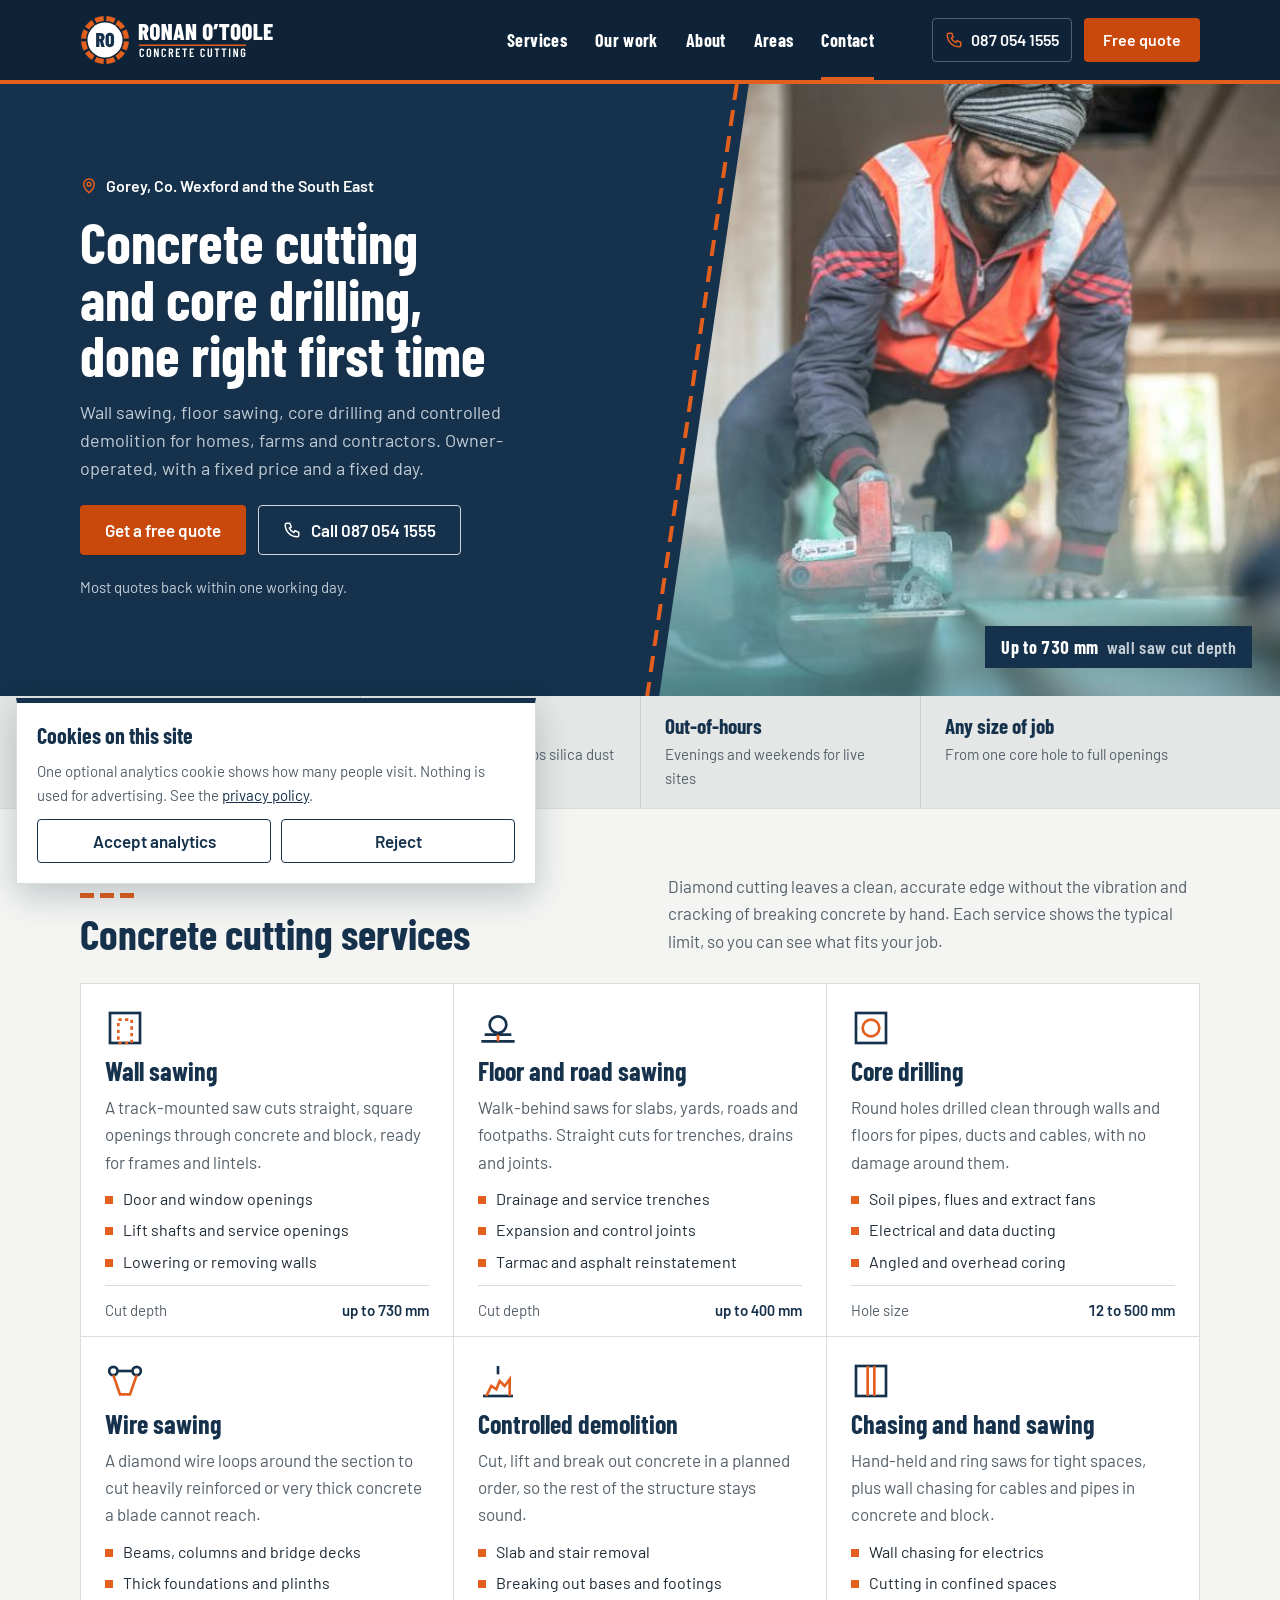
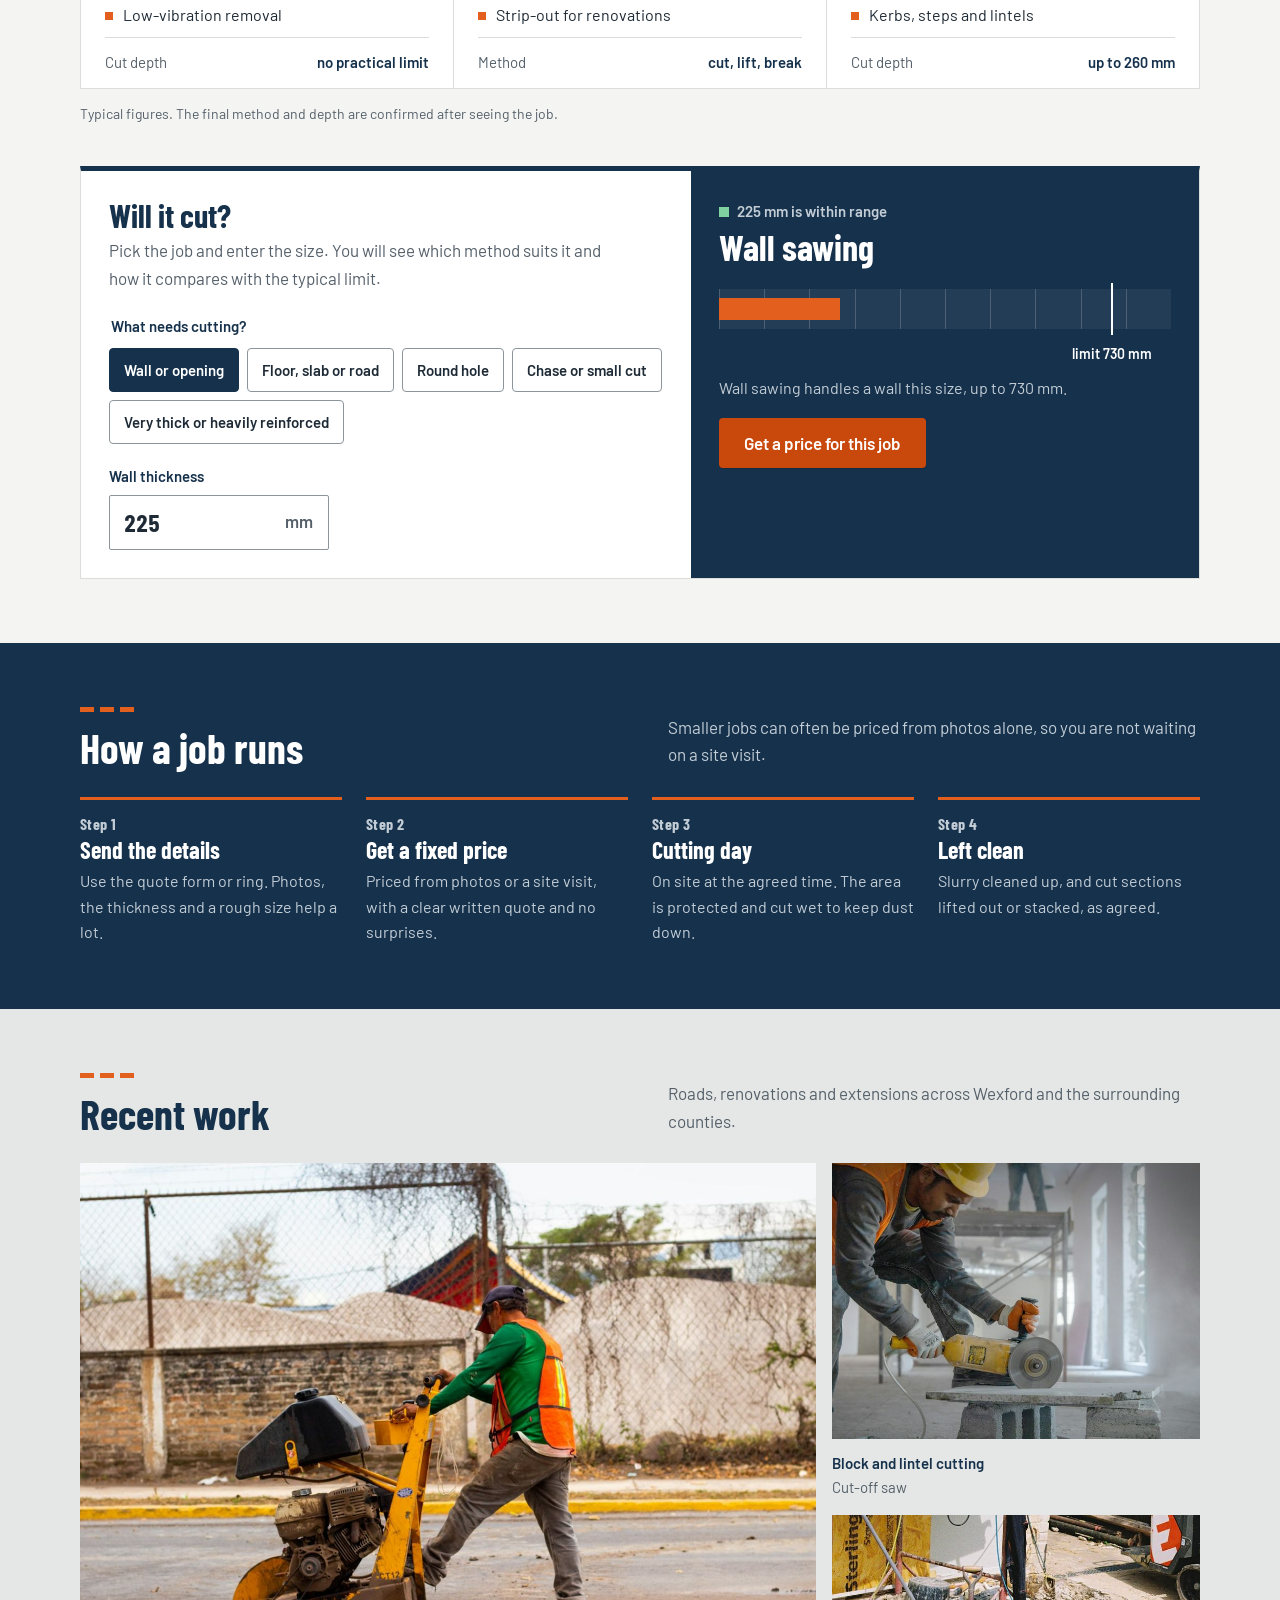
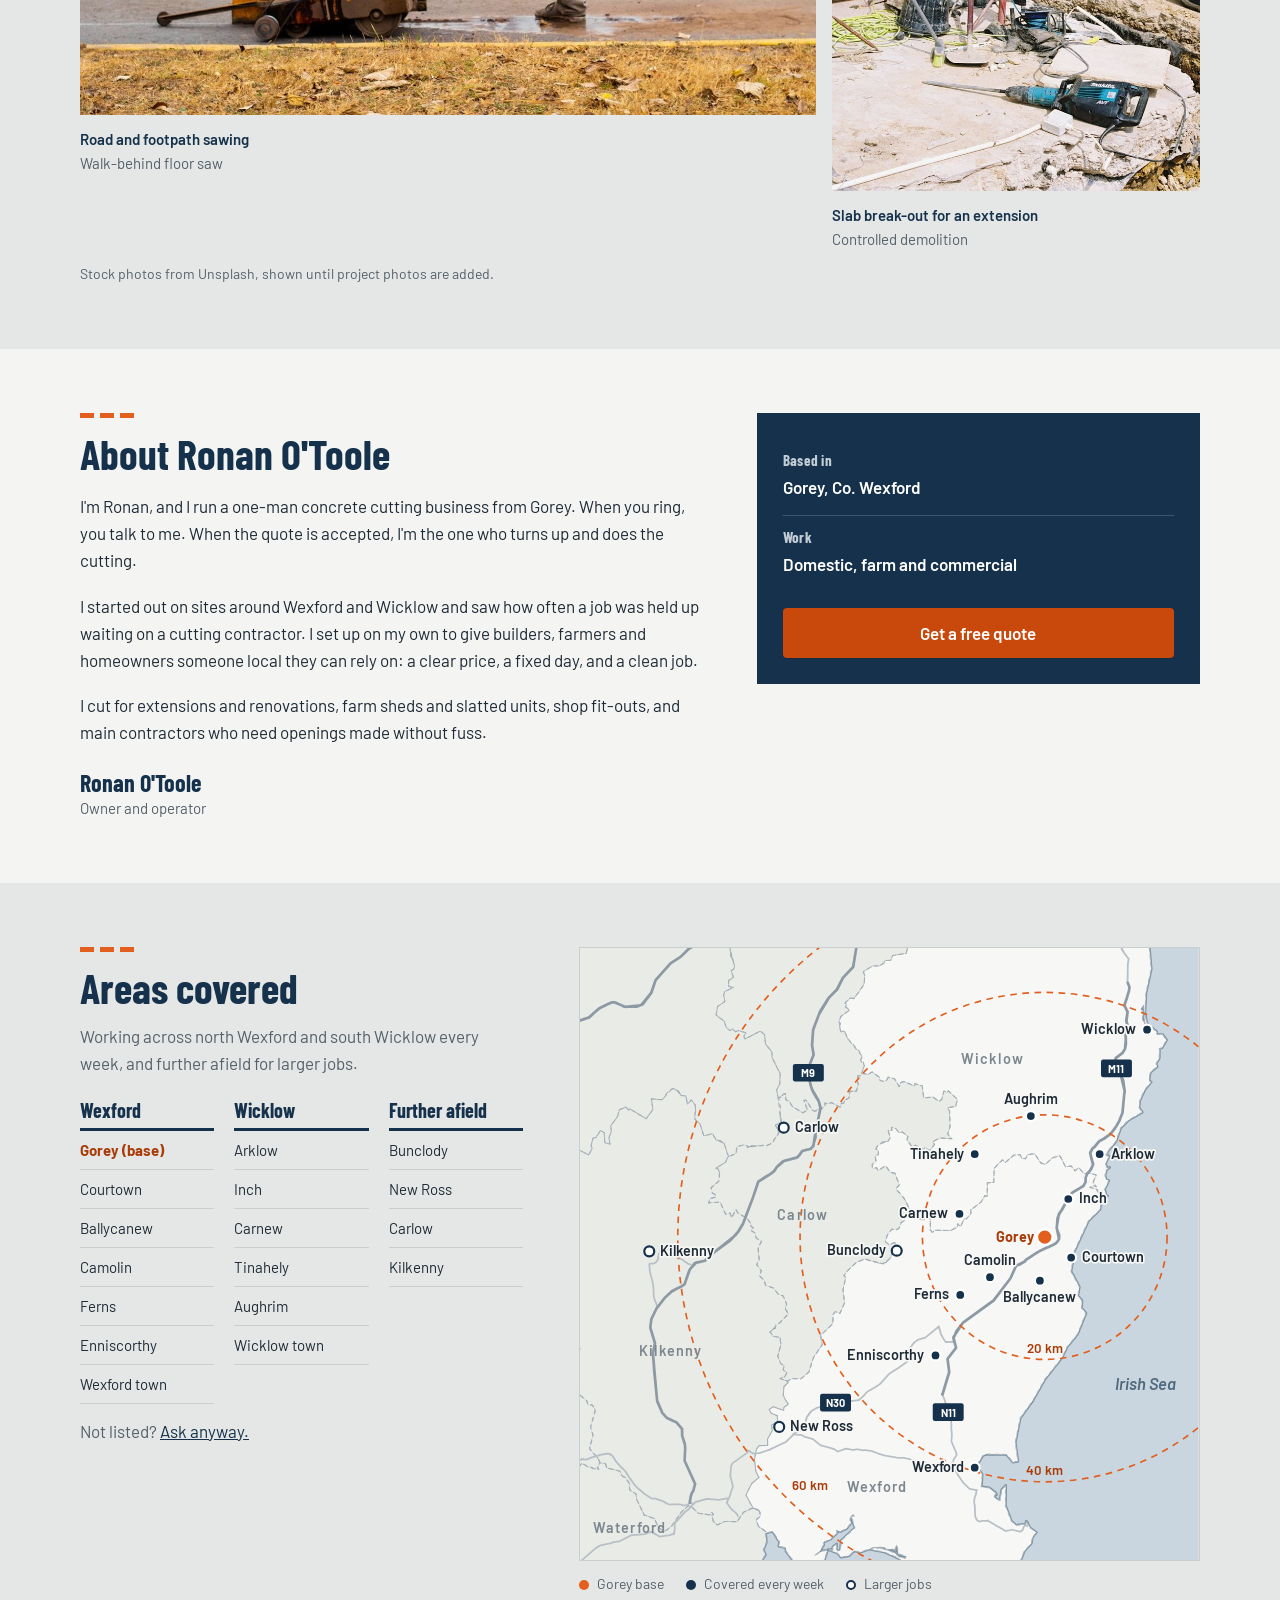
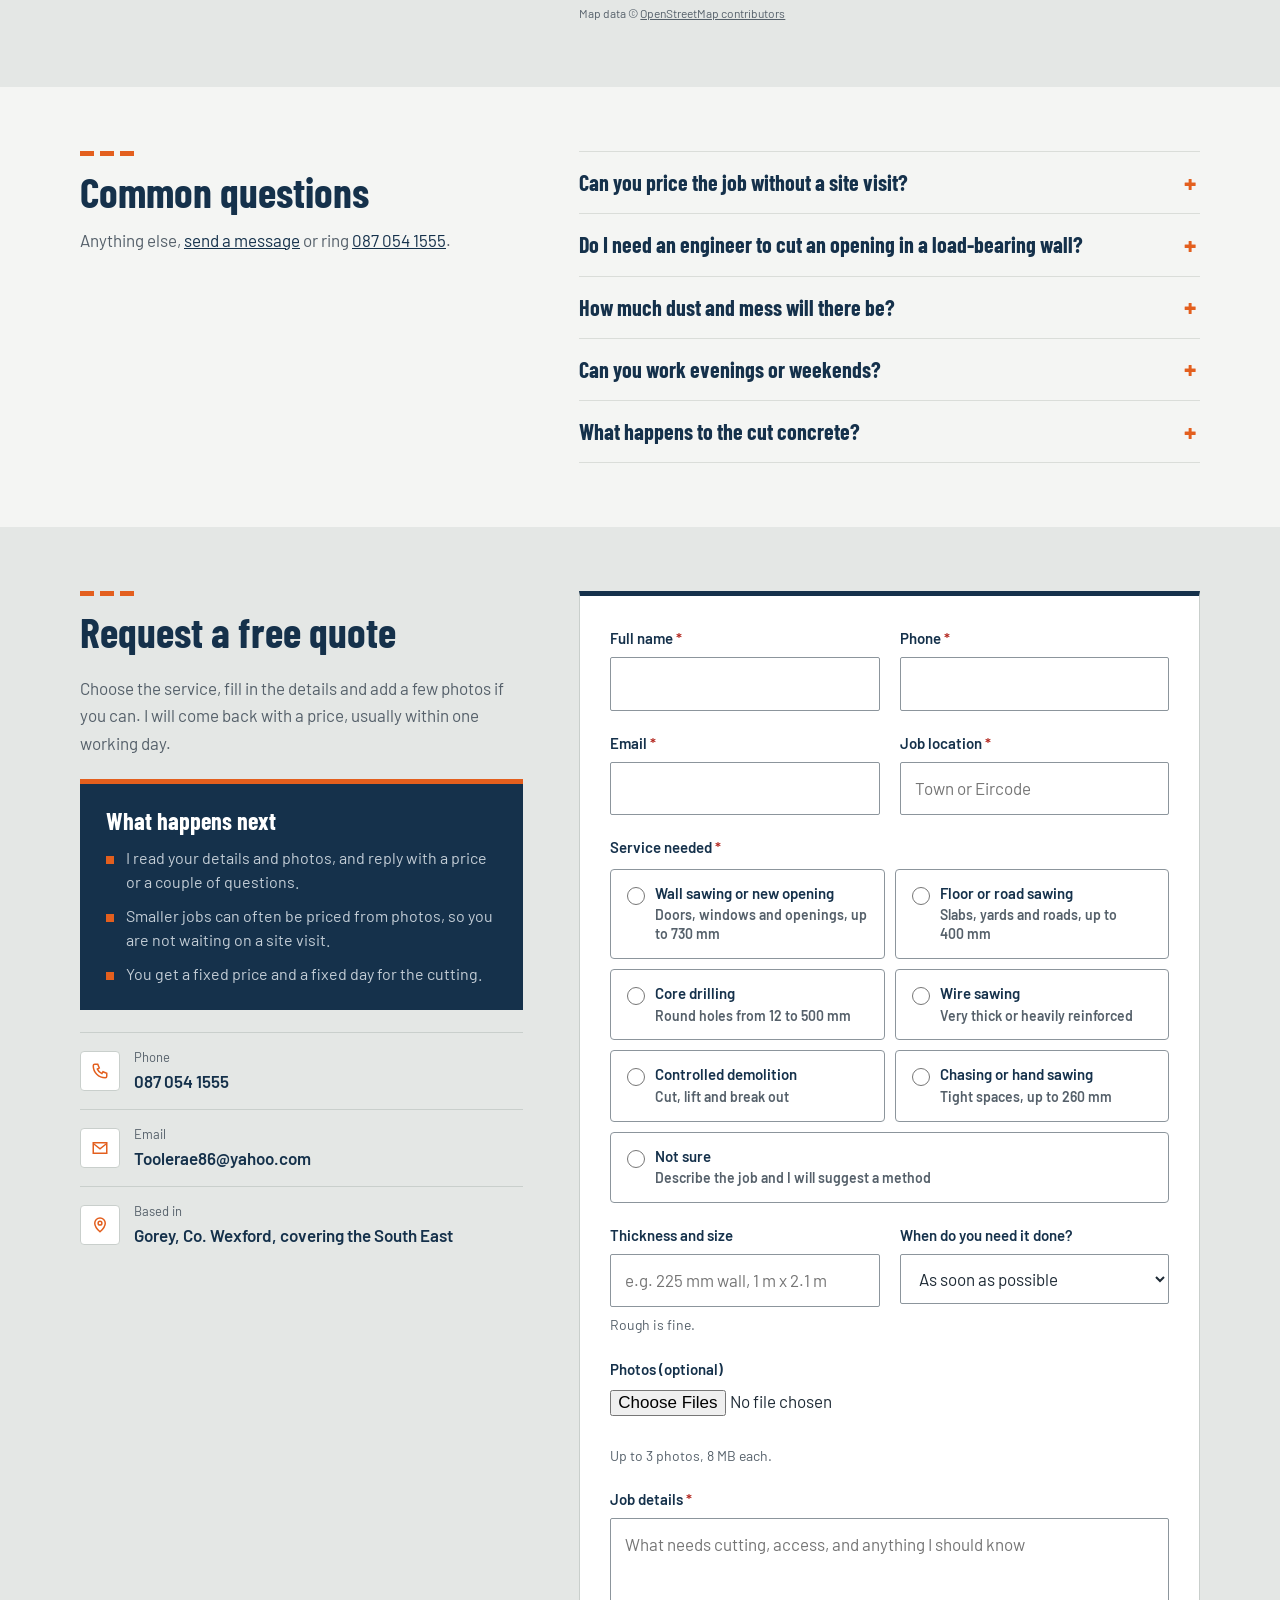
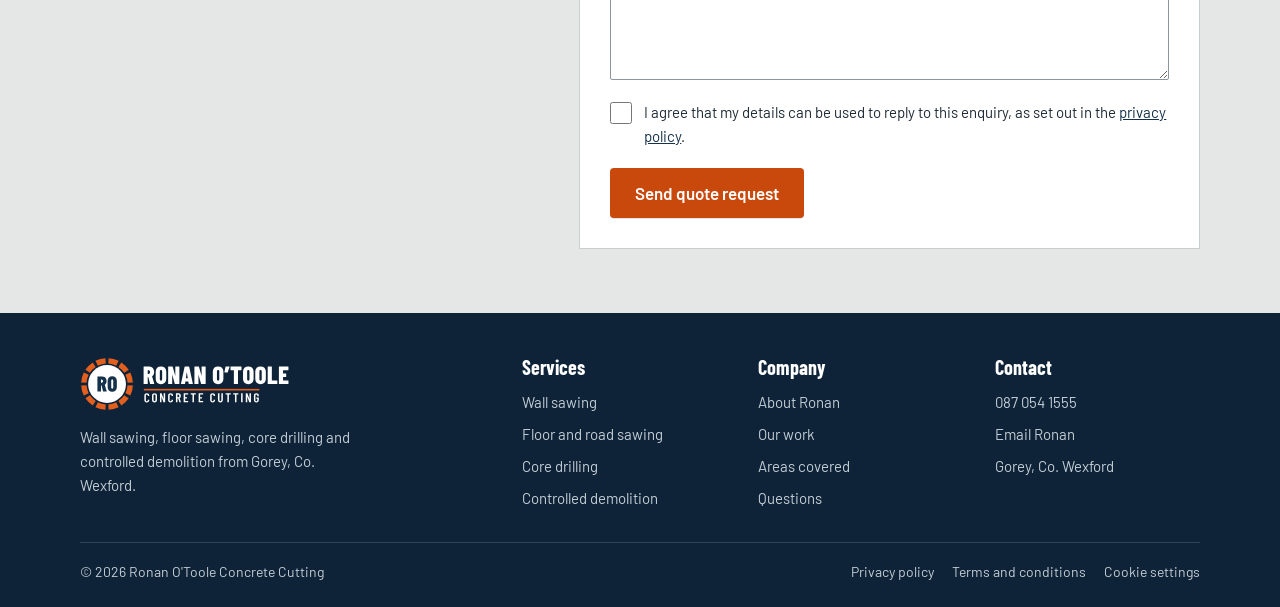
==== index.html @ 6d4aa0f2 "Add Ronan's real phone number and email Replaces the placeholder contact details across the home pag" ====
<!doctype html>
<html lang="en-IE">
<head>
<meta charset="utf-8">
<meta name="viewport" content="width=device-width, initial-scale=1, viewport-fit=cover">
<title>Concrete Cutting &amp; Core Drilling in Gorey, Co. Wexford | Ronan O'Toole</title>
<meta name="description" content="Concrete cutting in Gorey, Co. Wexford. Wall sawing, floor and road sawing, core drilling, wire sawing and controlled demolition for homes, farms and contractors across the South East. Free quotes.">
<link rel="canonical" href="https://otoolecutting.ie/">
<meta name="theme-color" content="#15314B">
<meta property="og:type" content="website">
<meta property="og:locale" content="en_IE">
<meta property="og:site_name" content="Ronan O'Toole Concrete Cutting">
<meta property="og:title" content="Ronan O'Toole Concrete Cutting, Gorey, Co. Wexford">
<meta property="og:description" content="Wall sawing, floor sawing and core drilling across Wexford, Wicklow and the South East. Request a free quote.">
<meta property="og:url" content="https://otoolecutting.ie/">
<meta property="og:image" content="https://otoolecutting.ie/assets/og-image.jpg">
<meta property="og:image:width" content="1200">
<meta property="og:image:height" content="630">
<meta property="og:image:alt" content="Ronan O'Toole Concrete Cutting logo beside a floor saw cutting a road">
<meta name="twitter:card" content="summary_large_image">
<link rel="icon" href="assets/favicon.svg" type="image/svg+xml">
<link rel="icon" href="assets/favicon-32.png" sizes="32x32" type="image/png">
<link rel="apple-touch-icon" href="assets/apple-touch-icon.png">
<link rel="manifest" href="site.webmanifest">
<link rel="preconnect" href="https://fonts.googleapis.com">
<link rel="preconnect" href="https://fonts.gstatic.com" crossorigin>
<link rel="stylesheet" href="https://fonts.googleapis.com/css2?family=Barlow+Condensed:wght@600;700&family=Barlow:wght@400;500;600&display=swap">
<link rel="preload" as="image" href="img/slabcut.jpg" imagesrcset="img/slabcut-sm.jpg 720w, img/slabcut.jpg 1400w" imagesizes="(max-width: 960px) 100vw, 640px">
<link rel="stylesheet" href="assets/home.css?v=5339f31f">
<script type="application/ld+json">
{
  "@context": "https://schema.org",
  "@type": "HomeAndConstructionBusiness",
  "name": "Ronan O'Toole Concrete Cutting",
  "url": "https://otoolecutting.ie/",
  "logo": "https://otoolecutting.ie/assets/logo.svg",
  "image": "https://otoolecutting.ie/assets/og-image.jpg",
  "telephone": "+353870541555",
  "email": "Toolerae86@yahoo.com",
  "address": { "@type": "PostalAddress", "addressLocality": "Gorey", "addressRegion": "Co. Wexford", "addressCountry": "IE" },
  "areaServed": ["County Wexford", "County Wicklow", "County Carlow", "County Kilkenny"],
  "founder": { "@type": "Person", "name": "Ronan O'Toole" },
  "makesOffer": [
    { "@type": "Offer", "itemOffered": { "@type": "Service", "name": "Wall sawing" } },
    { "@type": "Offer", "itemOffered": { "@type": "Service", "name": "Floor and road sawing" } },
    { "@type": "Offer", "itemOffered": { "@type": "Service", "name": "Core drilling" } },
    { "@type": "Offer", "itemOffered": { "@type": "Service", "name": "Wire sawing" } },
    { "@type": "Offer", "itemOffered": { "@type": "Service", "name": "Controlled demolition" } },
    { "@type": "Offer", "itemOffered": { "@type": "Service", "name": "Wall chasing and hand sawing" } }
  ]
}
</script>
</head>
<body>
<a class="skip" href="#main">Skip to content</a>


<header style="position: sticky; top: 0; z-index: 20; background: #FFFFFF; border-bottom: 4px solid #15314B">
  <div class="wrap" style="display: flex; align-items: stretch; gap: 24px; height: 80px">
    <a href="#top" aria-label="Ronan O'Toole Concrete Cutting, back to top" style="display: flex; align-items: center; flex: none">
      <img class="brand-img" src="assets/logo-reverse.svg" width="328" height="100" alt="Ronan O'Toole Concrete Cutting" style="height: 50px; width: auto">
    </a>
    <nav class="nav-links" aria-label="Main" style="display: flex; align-items: stretch; margin-left: auto">
      <a class="nav-link" href="#services">Services</a>
      <a class="nav-link" href="#work">Our work</a>
      <a class="nav-link" href="#about">About</a>
      <a class="nav-link" href="#areas">Areas</a>
      <a class="nav-link" href="#quote">Contact</a>
    </nav>
    <div class="header-actions" style="display: flex; align-items: center; gap: 12px; margin-left: 20px">
      <a href="tel:+353870541555" aria-label="Call 087 054 1555" style="display: flex; align-items: center; gap: 8px; min-height: 46px; min-width: 46px; justify-content: center; color: #15314B; text-decoration: none; font: 700 19px/1 'Barlow Condensed', sans-serif; border: 1px solid #DADDD9; padding: 0 12px">
        <svg aria-hidden="true" width="18" height="18" viewBox="0 0 24 24" fill="none" stroke="#E35F1E" stroke-width="2"><path d="M5 3h4l2 5-2.5 1.5a11 11 0 0 0 6 6L16 13l5 2v4a2 2 0 0 1-2 2A16 16 0 0 1 3 5a2 2 0 0 1 2-2z"></path></svg>
        <span class="nav-phone-text">087 054 1555</span>
      </a>
      <a class="btn btn-primary top-cta" href="#quote" style="min-height: 46px; padding: 0 18px; font-size: 18px">Free quote</a>
      <button class="menu-btn" id="menu-toggle" type="button" aria-expanded="false" aria-controls="site-nav" style="flex-direction: column; align-items: center; justify-content: center; gap: 2px; width: 54px; height: 46px; background: #15314B; color: #FFFFFF; border: 0; border-radius: 2px; cursor: pointer; font: 700 13px/1 'Barlow Condensed', sans-serif">
          <svg class="i-open" aria-hidden="true" width="20" height="20" viewBox="0 0 24 24" fill="none" stroke="#FFFFFF" stroke-width="2"><path d="M3 6h18M3 12h18M3 18h18"></path></svg>
          <svg class="i-close" aria-hidden="true" width="20" height="20" viewBox="0 0 24 24" fill="none" stroke="#FFFFFF" stroke-width="2"><path d="M5 5l14 14M19 5 5 19"></path></svg>
          <span>Menu</span>
        </button>
    </div>
  </div>
  <div class="mobile-panel" id="site-nav" data-open="false" style="position: absolute; left: 0; right: 0; top: 100%; background: #FFFFFF; border-bottom: 1px solid #DADDD9; box-shadow: 0 16px 28px rgba(14,35,55,.18); padding: 4px 20px 22px">
      <nav aria-label="Mobile" style="display: flex; flex-direction: column">
        <a href="#services" style="padding: 16px 0; border-bottom: 1px solid #DADDD9; color: #15314B; text-decoration: none; font: 700 22px/1 'Barlow Condensed', sans-serif">Services</a>
        <a href="#work" style="padding: 16px 0; border-bottom: 1px solid #DADDD9; color: #15314B; text-decoration: none; font: 700 22px/1 'Barlow Condensed', sans-serif">Our work</a>
        <a href="#about" style="padding: 16px 0; border-bottom: 1px solid #DADDD9; color: #15314B; text-decoration: none; font: 700 22px/1 'Barlow Condensed', sans-serif">About</a>
        <a href="#areas" style="padding: 16px 0; border-bottom: 1px solid #DADDD9; color: #15314B; text-decoration: none; font: 700 22px/1 'Barlow Condensed', sans-serif">Areas</a>
        <a href="#quote" style="padding: 16px 0; border-bottom: 1px solid #DADDD9; color: #15314B; text-decoration: none; font: 700 22px/1 'Barlow Condensed', sans-serif">Contact</a>
      </nav>
      <div style="display: grid; gap: 10px; padding-top: 18px">
        <a class="btn btn-primary" href="#quote">Get a free quote</a>
        <a class="btn btn-line" href="tel:+353870541555"><svg aria-hidden="true" width="18" height="18" viewBox="0 0 24 24" fill="none" stroke="currentColor" stroke-width="2"><path d="M5 3h4l2 5-2.5 1.5a11 11 0 0 0 6 6L16 13l5 2v4a2 2 0 0 1-2 2A16 16 0 0 1 3 5a2 2 0 0 1 2-2z"></path></svg>Call 087 054 1555</a>
      </div>
    </div>
  
</header>

<main id="main">

<section class="on-navy" id="top" aria-labelledby="hero-h" style="background: #F1F2F0; border-bottom: 1px solid #DADDD9">
  <div class="wrap hero-pad">
    <div class="hero-grid">
      <div class="hero-copy" style="display: flex; flex-direction: column; gap: 16px; align-items: flex-start">
        <p style="margin: 0; display: inline-flex; align-items: center; gap: 8px; font-weight: 600; color: #55606A; font-size: 16px">
          <svg aria-hidden="true" width="18" height="18" viewBox="0 0 24 24" fill="none" stroke="#E35F1E" stroke-width="2"><path d="M12 21s-7-6.2-7-11.5A7 7 0 0 1 19 9.5C19 14.8 12 21 12 21z"></path><circle cx="12" cy="9.5" r="2.5"></circle></svg>
          Gorey, Co. Wexford and the South East
        </p>
        <h1 id="hero-h" class="h-disp hero-h1">Concrete cutting and core drilling, done right first time</h1>
        <p class="hero-lead">Wall sawing, floor sawing, core drilling and controlled demolition for homes, farms and contractors. Owner-operated, with a fixed price and a fixed day.</p>
        <div class="hero-actions" style="display: flex; flex-wrap: wrap; gap: 12px; margin-top: 6px">
          <a class="btn btn-primary" href="#quote">Get a free quote</a>
          <a class="btn btn-line" href="tel:+353870541555"><svg aria-hidden="true" width="18" height="18" viewBox="0 0 24 24" fill="none" stroke="currentColor" stroke-width="2"><path d="M5 3h4l2 5-2.5 1.5a11 11 0 0 0 6 6L16 13l5 2v4a2 2 0 0 1-2 2A16 16 0 0 1 3 5a2 2 0 0 1 2-2z"></path></svg>Call 087 054 1555</a>
        </div>
        <p style="margin: 4px 0 0; font-size: 15px; color: #55606A">Most quotes back within one working day.</p>
      </div>
      <figure class="hero-photo">
        <div class="hero-img"><img src="img/slabcut.jpg" srcset="img/slabcut-sm.jpg 720w, img/slabcut.jpg 1400w" sizes="(max-width: 960px) 100vw, 640px" width="1400" height="1050" fetchpriority="high" alt="Operator cutting a concrete floor slab indoors with a hand-held saw"></div>
        <figcaption class="dim"><span class="dim-line" aria-hidden="true"></span><span class="dim-text"><b>Up to 730 mm</b>wall saw cut depth</span></figcaption>
      </figure>
    </div>
  </div>
</section>

<section class="tone2" aria-label="Why choose Ronan" style="border-bottom: 1px solid #DADDD9">
  <div class="wrap">
    <div class="facts-grid" style="display: grid; grid-template-columns: repeat(4, minmax(0, 1fr))">
      <div style="padding: 18px 24px 18px 0; display: flex; flex-direction: column; gap: 4px">
        <b style="font: 700 21px/1.15 'Barlow Condensed', sans-serif; color: #15314B">Owner-operated</b>
        <span style="font-size: 15px; color: #55606A">You deal with Ronan from quote to finish</span>
      </div>
      <div style="padding: 18px 24px; border-left: 1px solid #DADDD9; display: flex; flex-direction: column; gap: 4px">
        <b style="font: 700 21px/1.15 'Barlow Condensed', sans-serif; color: #15314B">Wet cutting</b>
        <span style="font-size: 15px; color: #55606A">Water suppression keeps silica dust down</span>
      </div>
      <div style="padding: 18px 24px; border-left: 1px solid #DADDD9; display: flex; flex-direction: column; gap: 4px">
        <b style="font: 700 21px/1.15 'Barlow Condensed', sans-serif; color: #15314B">Out-of-hours</b>
        <span style="font-size: 15px; color: #55606A">Evenings and weekends for live sites</span>
      </div>
      <div style="padding: 18px 0 18px 24px; border-left: 1px solid #DADDD9; display: flex; flex-direction: column; gap: 4px">
        <b style="font: 700 21px/1.15 'Barlow Condensed', sans-serif; color: #15314B">Any size of job</b>
        <span style="font-size: 15px; color: #55606A">From one core hole to full openings</span>
      </div>
    </div>
  </div>
</section>

<section id="services" class="tone1 sec" aria-labelledby="services-h" style="padding: 64px 0">
  <div class="wrap">
    <div class="head-row" style="display: grid; grid-template-columns: minmax(0, 1fr) minmax(0, 1fr); gap: 56px; align-items: end; margin-bottom: 28px">
      <div><span class="eyebrow-rule"></span><h2 id="services-h" class="h-disp h2" style="font-size: 42px">Concrete cutting services</h2></div>
      <p style="margin: 0; color: #55606A; max-width: 54ch">Diamond cutting leaves a clean, accurate edge without the vibration and cracking of breaking concrete by hand. Each service shows the typical limit, so you can see what fits your job.</p>
    </div>
    <div class="svc-grid" style="display: grid; grid-template-columns: repeat(3, minmax(0, 1fr)); border-top: 1px solid #DADDD9; border-left: 1px solid #DADDD9">
      <article class="svc" id="wall-sawing">
        <svg aria-hidden="true" width="40" height="40" viewBox="0 0 24 24" fill="none" stroke="#15314B" stroke-width="1.6"><rect x="3" y="3" width="18" height="18"></rect><rect x="8" y="7" width="8" height="14" stroke="#E35F1E" stroke-dasharray="2 2"></rect></svg>
        <h3 class="h-disp" style="font-size: 26px; font-weight: 700">Wall sawing</h3>
        <p style="margin: 0; color: #55606A">A track-mounted saw cuts straight, square openings through concrete and block, ready for frames and lintels.</p>
        <ul class="tick"><li>Door and window openings</li><li>Lift shafts and service openings</li><li>Lowering or removing walls</li></ul>
        <div class="svc-spec"><span style="color: #55606A">Cut depth</span><b>up to 730 mm</b></div>
      </article>
      <article class="svc" id="floor-sawing">
        <svg aria-hidden="true" width="40" height="40" viewBox="0 0 24 24" fill="none" stroke="#15314B" stroke-width="1.6"><path d="M2 20h20M4 16h16"></path><path d="M12 16v4" stroke="#E35F1E"></path><circle cx="12" cy="10" r="5"></circle></svg>
        <h3 class="h-disp" style="font-size: 26px; font-weight: 700">Floor and road sawing</h3>
        <p style="margin: 0; color: #55606A">Walk-behind saws for slabs, yards, roads and footpaths. Straight cuts for trenches, drains and joints.</p>
        <ul class="tick"><li>Drainage and service trenches</li><li>Expansion and control joints</li><li>Tarmac and asphalt reinstatement</li></ul>
        <div class="svc-spec"><span style="color: #55606A">Cut depth</span><b>up to 400 mm</b></div>
      </article>
      <article class="svc" id="core-drilling">
        <svg aria-hidden="true" width="40" height="40" viewBox="0 0 24 24" fill="none" stroke="#15314B" stroke-width="1.6"><rect x="3" y="3" width="18" height="18"></rect><circle cx="12" cy="12" r="5" stroke="#E35F1E"></circle></svg>
        <h3 class="h-disp" style="font-size: 26px; font-weight: 700">Core drilling</h3>
        <p style="margin: 0; color: #55606A">Round holes drilled clean through walls and floors for pipes, ducts and cables, with no damage around them.</p>
        <ul class="tick"><li>Soil pipes, flues and extract fans</li><li>Electrical and data ducting</li><li>Angled and overhead coring</li></ul>
        <div class="svc-spec"><span style="color: #55606A">Hole size</span><b>12 to 500 mm</b></div>
      </article>
      <article class="svc" id="wire-sawing">
        <svg aria-hidden="true" width="40" height="40" viewBox="0 0 24 24" fill="none" stroke="#15314B" stroke-width="1.6"><circle cx="5" cy="6" r="2.5"></circle><circle cx="19" cy="6" r="2.5"></circle><path d="M5 8.5 9 20h6l4-11.5" stroke="#E35F1E"></path><path d="M7.5 6h9"></path></svg>
        <h3 class="h-disp" style="font-size: 26px; font-weight: 700">Wire sawing</h3>
        <p style="margin: 0; color: #55606A">A diamond wire loops around the section to cut heavily reinforced or very thick concrete a blade cannot reach.</p>
        <ul class="tick"><li>Beams, columns and bridge decks</li><li>Thick foundations and plinths</li><li>Low-vibration removal</li></ul>
        <div class="svc-spec"><span style="color: #55606A">Cut depth</span><b>no practical limit</b></div>
      </article>
      <article class="svc" id="demolition">
        <svg aria-hidden="true" width="40" height="40" viewBox="0 0 24 24" fill="none" stroke="#15314B" stroke-width="1.6"><path d="M3 21h18"></path><path d="M5 21l3-6 3 2 2-5 3 3 3-4v10" stroke="#E35F1E"></path><path d="M12 3v5"></path></svg>
        <h3 class="h-disp" style="font-size: 26px; font-weight: 700">Controlled demolition</h3>
        <p style="margin: 0; color: #55606A">Cut, lift and break out concrete in a planned order, so the rest of the structure stays sound.</p>
        <ul class="tick"><li>Slab and stair removal</li><li>Breaking out bases and footings</li><li>Strip-out for renovations</li></ul>
        <div class="svc-spec"><span style="color: #55606A">Method</span><b>cut, lift, break</b></div>
      </article>
      <article class="svc" id="chasing">
        <svg aria-hidden="true" width="40" height="40" viewBox="0 0 24 24" fill="none" stroke="#15314B" stroke-width="1.6"><rect x="3" y="3" width="18" height="18"></rect><path d="M10 3v18M14 3v18" stroke="#E35F1E"></path></svg>
        <h3 class="h-disp" style="font-size: 26px; font-weight: 700">Chasing and hand sawing</h3>
        <p style="margin: 0; color: #55606A">Hand-held and ring saws for tight spaces, plus wall chasing for cables and pipes in concrete and block.</p>
        <ul class="tick"><li>Wall chasing for electrics</li><li>Cutting in confined spaces</li><li>Kerbs, steps and lintels</li></ul>
        <div class="svc-spec"><span style="color: #55606A">Cut depth</span><b>up to 260 mm</b></div>
      </article>
    </div>
    <p style="margin: 14px 0 0; font-size: 14px; color: #55606A">Typical figures. The final method and depth are confirmed after seeing the job.</p>

    <div class="checker" id="checker" hidden>
      <div class="checker-intro">
        <h3 class="h-disp">Will it cut?</h3>
        <p>Pick the job and enter the size. You will see which method suits it and how it compares with the typical limit.</p>
      </div>
      <div class="checker-inputs">
        <fieldset>
          <legend class="legend">What needs cutting?</legend>
          <div class="checker-chips">
            <label class="chip"><input type="radio" name="cut-job" value="wall" checked><span>Wall or opening</span></label>
            <label class="chip"><input type="radio" name="cut-job" value="floor"><span>Floor, slab or road</span></label>
            <label class="chip"><input type="radio" name="cut-job" value="core"><span>Round hole</span></label>
            <label class="chip"><input type="radio" name="cut-job" value="chase"><span>Chase or small cut</span></label>
            <label class="chip"><input type="radio" name="cut-job" value="wire"><span>Very thick or heavily reinforced</span></label>
          </div>
        </fieldset>
        <div class="field checker-size">
          <label for="cut-size" id="cut-size-label">Wall thickness</label>
          <div class="unit-input"><input class="input" id="cut-size" type="number" inputmode="numeric" min="1" max="9999" step="1" value="225"><span aria-hidden="true">mm</span></div>
        </div>
      </div>
      <div class="checker-result" id="cut-result">
        <p class="cr-method" id="cut-method" aria-live="polite"></p>
        <div class="gauge" aria-hidden="true">
          <div class="g-track"><div class="g-fill" id="g-fill"></div><div class="g-cap" id="g-cap"><span id="g-cap-label"></span></div></div>
        </div>
        <p class="cr-note" id="cut-note" aria-live="polite"></p>
        <a class="btn btn-primary" href="#quote" id="cut-quote">Get a price for this job</a>
      </div>
    </div>
  </div>
</section>

<section id="process" class="on-navy sec" aria-labelledby="process-h" style="padding: 64px 0">
  <div class="wrap">
    <div class="head-row" style="display: grid; grid-template-columns: minmax(0, 1fr) minmax(0, 1fr); gap: 56px; align-items: end; margin-bottom: 28px">
      <div><span class="eyebrow-rule"></span><h2 id="process-h" class="h-disp h2" style="font-size: 42px">How a job runs</h2></div>
      <p style="margin: 0; color: #55606A; max-width: 54ch">Smaller jobs can often be priced from photos alone, so you are not waiting on a site visit.</p>
    </div>
    <ol class="steps-grid" style="list-style: none; margin: 0; padding: 0; display: grid; grid-template-columns: repeat(4, minmax(0, 1fr)); gap: 24px">
      <li style="border-top: 3px solid #15314B; padding-top: 16px; display: grid; gap: 6px; align-content: start">
        <span style="font: 700 16px/1 'Barlow Condensed', sans-serif; letter-spacing: .02em; color: #A93B08">Step 1</span>
        <h3 class="h-disp" style="font-size: 24px">Send the details</h3>
        <p style="margin: 0; color: #55606A; font-size: 16px">Use the quote form or ring. Photos, the thickness and a rough size help a lot.</p>
      </li>
      <li style="border-top: 3px solid #15314B; padding-top: 16px; display: grid; gap: 6px; align-content: start">
        <span style="font: 700 16px/1 'Barlow Condensed', sans-serif; letter-spacing: .02em; color: #A93B08">Step 2</span>
        <h3 class="h-disp" style="font-size: 24px">Get a fixed price</h3>
        <p style="margin: 0; color: #55606A; font-size: 16px">Priced from photos or a site visit, with a clear written quote and no surprises.</p>
      </li>
      <li style="border-top: 3px solid #15314B; padding-top: 16px; display: grid; gap: 6px; align-content: start">
        <span style="font: 700 16px/1 'Barlow Condensed', sans-serif; letter-spacing: .02em; color: #A93B08">Step 3</span>
        <h3 class="h-disp" style="font-size: 24px">Cutting day</h3>
        <p style="margin: 0; color: #55606A; font-size: 16px">On site at the agreed time. The area is protected and cut wet to keep dust down.</p>
      </li>
      <li style="border-top: 3px solid #15314B; padding-top: 16px; display: grid; gap: 6px; align-content: start">
        <span style="font: 700 16px/1 'Barlow Condensed', sans-serif; letter-spacing: .02em; color: #A93B08">Step 4</span>
        <h3 class="h-disp" style="font-size: 24px">Left clean</h3>
        <p style="margin: 0; color: #55606A; font-size: 16px">Slurry cleaned up, and cut sections lifted out or stacked, as agreed.</p>
      </li>
    </ol>
  </div>
</section>

<section id="work" class="tone2 sec" aria-labelledby="work-h" style="padding: 64px 0; background: #F1F2F0">
  <div class="wrap">
    <div class="head-row" style="display: grid; grid-template-columns: minmax(0, 1fr) minmax(0, 1fr); gap: 56px; align-items: end; margin-bottom: 28px">
      <div><span class="eyebrow-rule"></span><h2 id="work-h" class="h-disp h2" style="font-size: 42px">Recent work</h2></div>
      <p style="margin: 0; color: #55606A; max-width: 54ch">Roads, renovations and extensions across Wexford and the surrounding counties.</p>
    </div>
    <div class="work-grid" style="display: grid; grid-template-columns: minmax(0, 2fr) minmax(0, 1fr); grid-template-rows: auto auto; gap: 16px">
      <figure class="big" style="margin: 0; grid-row: span 2; display: grid; gap: 12px; align-content: start">
        <div class="photo" style="aspect-ratio: 4 / 3"><button class="zoom" type="button" data-full="img/roadsaw.jpg" aria-label="Enlarge photo: Road and footpath sawing"><img src="img/roadsaw.jpg" srcset="img/roadsaw-sm.jpg 720w, img/roadsaw.jpg 1400w" sizes="(max-width: 960px) 100vw, 740px" loading="lazy" width="1400" height="1050" alt="Operator cutting a road surface with a walk-behind floor saw"></button></div>
        <figcaption style="font-size: 15px; color: #55606A"><b style="display: block; color: #15314B; font-weight: 600">Road and footpath sawing</b>Walk-behind floor saw</figcaption>
      </figure>
      <figure style="margin: 0; display: grid; gap: 12px; align-content: start">
        <div class="photo" style="aspect-ratio: 4 / 3"><button class="zoom" type="button" data-full="img/cutoffsaw.jpg" aria-label="Enlarge photo: Block and lintel cutting"><img src="img/cutoffsaw-sm.jpg" loading="lazy" width="720" height="540" alt="Cut-off saw cutting through a concrete block"></button></div>
        <figcaption style="font-size: 15px; color: #55606A"><b style="display: block; color: #15314B; font-weight: 600">Block and lintel cutting</b>Cut-off saw</figcaption>
      </figure>
      <figure style="margin: 0; display: grid; gap: 12px; align-content: start">
        <div class="photo" style="aspect-ratio: 4 / 3"><button class="zoom" type="button" data-full="img/breakout.jpg" aria-label="Enlarge photo: Slab break-out for an extension"><img src="img/breakout-sm.jpg" loading="lazy" width="720" height="540" alt="Breaker and broken-out concrete slab beside a new foundation trench"></button></div>
        <figcaption style="font-size: 15px; color: #55606A"><b style="display: block; color: #15314B; font-weight: 600">Slab break-out for an extension</b>Controlled demolition</figcaption>
      </figure>
    </div>
    <p style="margin: 12px 0 0; font-size: 14px; color: #55606A">Stock photos from Unsplash, shown until project photos are added.</p>
  </div>
</section>

<section id="about" class="tone1 sec" aria-labelledby="about-h" style="padding: 64px 0">
  <div class="wrap split" style="display: grid; grid-template-columns: minmax(0, 7fr) minmax(0, 5fr); gap: 56px; align-items: start">
    <div style="display: grid; gap: 18px; max-width: 62ch">
      <div><span class="eyebrow-rule"></span><h2 id="about-h" class="h-disp h2" style="font-size: 42px">About Ronan O'Toole</h2></div>
      <p style="margin: 0">I'm Ronan, and I run a one-man concrete cutting business from Gorey. When you ring, you talk to me. When the quote is accepted, I'm the one who turns up and does the cutting.</p>
      <p style="margin: 0">I started out on sites around Wexford and Wicklow and saw how often a job was held up waiting on a cutting contractor. I set up on my own to give builders, farmers and homeowners someone local they can rely on: a clear price, a fixed day, and a clean job.</p>
      <p style="margin: 0">I cut for extensions and renovations, farm sheds and slatted units, shop fit-outs, and main contractors who need openings made without fuss.</p>
      <p style="margin: 6px 0 0; font: 700 24px/1.1 'Barlow Condensed', sans-serif; color: #15314B">Ronan O'Toole<span style="display: block; font: 400 15px/1.5 Barlow, sans-serif; color: #55606A">Owner and operator</span></p>
    </div>
    <aside aria-label="At a glance" style="background: #15314B; color: #FFFFFF; padding: 26px; display: grid; gap: 16px">
      <dl style="margin: 0; display: grid">
        <div style="padding: 14px 0; border-bottom: 1px solid rgba(255,255,255,.18)"><dt style="font: 700 15px/1 'Barlow Condensed', sans-serif; letter-spacing: .02em; color: #C3CDD6; margin-bottom: 6px">Based in</dt><dd style="margin: 0; font-weight: 600">Gorey, Co. Wexford</dd></div>
        <div style="padding: 14px 0"><dt style="font: 700 15px/1 'Barlow Condensed', sans-serif; letter-spacing: .02em; color: #C3CDD6; margin-bottom: 6px">Work</dt><dd style="margin: 0; font-weight: 600">Domestic, farm and commercial</dd></div>
      </dl>
      <a class="btn btn-primary" href="#quote" style="width: 100%">Get a free quote</a>
    </aside>
  </div>
</section>

<section id="areas" class="tone2 sec" aria-labelledby="areas-h" style="padding: 64px 0">
  <div class="wrap split areas-grid" style="display: grid; grid-template-columns: minmax(0, 5fr) minmax(0, 7fr); gap: 56px; align-items: start">
    <div style="display: grid; gap: 14px">
      <div><span class="eyebrow-rule"></span><h2 id="areas-h" class="h-disp h2" style="font-size: 42px">Areas covered</h2></div>
      <p style="margin: 0; color: #55606A">Working across north Wexford and south Wicklow every week, and further afield for larger jobs.</p>
      <div class="towns">
        <div><h3 class="h-disp">Wexford</h3><ul><li data-town="gorey" class="base">Gorey (base)</li><li data-town="courtown">Courtown</li><li data-town="ballycanew">Ballycanew</li><li data-town="camolin">Camolin</li><li data-town="ferns">Ferns</li><li data-town="enniscorthy">Enniscorthy</li><li data-town="wexford">Wexford town</li></ul></div>
        <div><h3 class="h-disp">Wicklow</h3><ul><li data-town="arklow">Arklow</li><li data-town="inch">Inch</li><li data-town="carnew">Carnew</li><li data-town="tinahely">Tinahely</li><li data-town="aughrim">Aughrim</li><li data-town="wicklow">Wicklow town</li></ul></div>
        <div><h3 class="h-disp">Further afield</h3><ul><li data-town="bunclody">Bunclody</li><li data-town="newross">New Ross</li><li data-town="carlow">Carlow</li><li data-town="kilkenny">Kilkenny</li></ul></div>
      </div>
      <p style="margin: 0; color: #55606A">Not listed? <a href="#quote">Ask anyway.</a></p>
    </div>
    <figure class="map-wrap">
      <svg class="map" viewBox="0 0 560 554" role="img" aria-labelledby="map-t"><title id="map-t">Map of Wexford, Wicklow and neighbouring counties, with rings at 20, 40 and 60 km from Gorey</title><defs><clipPath id="map-clip"><rect width="560" height="554"/></clipPath></defs><g clip-path="url(#map-clip)"><rect class="map-sea" width="560" height="554"/><defs><path id="c-wicklow" d="M509.2,65.2 L509.7,57.1 L507.6,55.0 L510.2,51.9 L511.2,67.5 L514.9,73.1 L517.2,73.0 L513.0,68.1 L511.4,58.4 L512.3,40.7 L517.1,18.9 L514.2,-12.8 L507.9,-29.3 L503.7,-33.7 L501.7,-39.0 L503.3,-46.5 L501.8,-54.1 L495.6,-59.9 L493.3,-67.3 L492.6,-66.3 L491.7,-67.1 L493.1,-67.4 L489.6,-68.4 L487.5,-66.5 L485.7,-68.0 L485.6,-66.5 L483.0,-66.2 L483.4,-64.1 L481.1,-60.8 L479.4,-61.0 L475.2,-63.6 L469.6,-63.3 L465.4,-67.3 L462.1,-74.4 L457.3,-71.7 L452.8,-71.5 L451.5,-68.0 L446.9,-68.6 L445.3,-64.8 L440.7,-62.9 L433.4,-64.6 L427.2,-68.3 L421.1,-75.7 L416.4,-76.6 L414.1,-75.3 L415.3,-69.9 L413.6,-58.2 L406.2,-48.2 L400.5,-49.8 L390.3,-56.9 L392.6,-70.1 L389.8,-71.4 L383.5,-69.9 L379.8,-66.6 L379.8,-70.0 L378.7,-72.1 L376.1,-72.4 L373.4,-80.8 L360.4,-80.8 L358.0,-77.1 L352.7,-82.8 L346.2,-74.7 L344.6,-75.4 L340.2,-70.4 L339.7,-67.8 L343.6,-64.7 L343.4,-63.1 L336.1,-53.2 L329.1,-55.8 L322.6,-52.7 L320.4,-49.3 L322.7,-45.3 L328.5,-41.4 L323.7,-36.8 L325.0,-33.0 L320.0,-34.6 L314.1,-28.4 L315.0,-21.7 L319.0,-19.8 L315.4,-17.2 L316.6,-14.2 L313.7,-14.9 L311.5,-11.6 L309.6,-12.1 L308.0,-10.5 L308.9,-8.2 L306.4,-7.7 L307.9,-4.9 L302.0,-3.1 L302.0,-1.2 L297.1,-2.8 L295.2,4.9 L282.9,6.8 L281.3,11.1 L275.9,11.4 L275.0,13.8 L270.8,16.2 L264.6,16.3 L256.4,21.5 L257.8,25.0 L257.1,32.8 L248.0,45.8 L244.7,45.3 L240.5,48.8 L239.8,50.1 L241.5,50.7 L240.3,53.2 L244.1,56.2 L236.3,61.8 L234.4,66.4 L236.2,75.8 L239.3,75.0 L242.5,82.3 L255.1,97.7 L253.8,101.5 L257.4,106.5 L254.9,113.4 L260.9,114.4 L264.4,112.1 L271.6,117.5 L271.4,119.8 L274.3,120.7 L277.4,119.9 L279.1,116.9 L284.7,118.4 L289.0,125.5 L290.1,122.0 L293.2,120.9 L302.4,124.8 L303.3,122.8 L309.8,124.9 L311.1,135.7 L319.3,134.9 L325.1,138.7 L327.4,137.1 L329.4,129.5 L332.7,130.6 L333.4,129.3 L341.6,136.9 L340.2,143.3 L332.6,144.7 L334.6,147.8 L335.0,161.7 L332.8,168.4 L336.6,172.7 L325.4,172.0 L319.2,175.5 L320.9,177.7 L316.6,183.4 L312.1,180.6 L310.9,182.6 L303.7,178.6 L300.5,180.0 L295.9,173.5 L296.9,170.8 L292.0,166.6 L288.9,167.3 L285.9,163.5 L282.0,162.4 L282.3,165.2 L278.9,165.3 L280.8,171.5 L279.1,174.7 L270.6,177.6 L267.9,181.4 L269.9,182.9 L270.2,187.0 L267.0,188.2 L268.0,192.5 L264.5,196.0 L264.7,199.3 L268.5,198.9 L269.8,201.5 L276.5,197.1 L280.9,202.9 L285.1,204.0 L289.1,214.5 L285.9,217.9 L294.6,228.4 L299.0,237.7 L298.5,240.7 L300.6,237.7 L306.5,239.9 L307.1,245.2 L309.7,245.9 L315.7,243.3 L317.2,245.7 L317.0,255.2 L319.0,257.4 L321.6,255.5 L335.5,255.8 L341.4,252.7 L342.0,249.7 L344.4,252.2 L347.7,245.3 L349.9,245.1 L354.0,240.2 L353.5,237.2 L362.9,230.2 L366.5,224.2 L368.6,224.7 L368.7,212.6 L374.5,212.2 L374.9,199.4 L382.4,191.7 L385.2,194.1 L392.5,187.6 L398.4,187.1 L399.8,190.4 L403.3,190.7 L405.3,186.9 L411.6,186.3 L417.0,194.5 L421.2,195.9 L427.7,189.9 L434.7,188.1 L439.5,198.1 L444.5,197.3 L448.1,201.7 L451.4,198.8 L456.3,204.4 L461.4,203.7 L467.4,205.5 L464.5,212.1 L467.3,216.1 L464.1,215.1 L461.6,216.7 L468.5,218.5 L469.1,221.3 L471.9,222.9 L476.1,223.1 L474.9,218.5 L478.7,210.6 L476.2,209.5 L475.2,205.7 L476.4,201.2 L479.4,198.6 L477.2,199.2 L475.6,195.0 L479.1,188.7 L468.5,184.0 L473.8,184.8 L478.6,188.6 L477.1,188.2 L477.3,184.4 L485.2,175.0 L489.4,162.9 L496.1,156.1 L508.9,148.7 L506.0,144.3 L506.9,137.5 L511.2,128.4 L517.0,121.3 L515.0,119.8 L516.3,112.4 L522.4,107.5 L521.5,104.6 L524.3,99.9 L524.5,91.1 L526.8,90.3 L531.0,83.4 L527.4,78.4 L522.3,78.3 L522.0,75.9 L517.3,71.8 L517.7,73.5 L514.8,73.4 L511.9,69.1 L510.7,69.5 L511.5,68.6 L509.2,65.2 Z"/><path id="c-carlow" d="M179.4,164.9 L179.7,168.3 L172.0,177.7 L151.5,180.5 L152.4,179.6 L148.6,178.2 L142.0,179.7 L141.2,186.0 L133.9,189.0 L131.7,193.9 L122.9,199.4 L124.8,199.8 L126.4,203.2 L125.7,211.0 L118.6,217.4 L119.9,222.1 L122.5,223.1 L123.2,225.4 L117.7,226.9 L116.5,230.7 L126.9,230.0 L131.2,239.8 L132.2,241.2 L135.8,239.9 L137.2,244.4 L141.2,236.8 L143.1,240.0 L150.9,244.4 L155.3,250.4 L154.4,251.7 L156.8,253.3 L154.7,255.6 L158.4,258.0 L159.4,262.5 L164.3,265.4 L161.2,271.7 L162.2,281.9 L160.0,286.7 L164.2,292.2 L162.4,296.6 L166.8,300.8 L168.1,305.5 L175.1,307.7 L179.4,313.4 L184.0,315.1 L187.0,322.3 L185.9,326.9 L188.7,330.8 L180.9,339.4 L177.3,340.8 L176.9,344.2 L171.9,347.5 L175.1,351.4 L181.1,352.5 L181.8,359.0 L179.0,369.5 L181.7,376.2 L184.8,378.2 L183.9,381.8 L187.2,384.5 L185.4,388.0 L181.2,389.7 L187.7,391.9 L192.6,389.7 L199.9,390.1 L207.1,383.9 L211.4,370.7 L219.2,359.1 L217.8,350.6 L228.9,340.0 L229.1,331.6 L231.1,329.1 L235.2,330.9 L239.5,321.2 L238.0,309.7 L240.6,297.9 L238.8,296.7 L242.2,292.1 L249.7,284.9 L257.6,281.5 L274.7,286.0 L281.1,280.3 L282.4,274.9 L287.3,273.2 L285.0,266.6 L279.8,268.6 L276.4,265.8 L278.0,260.4 L282.2,254.5 L285.9,255.2 L288.8,253.6 L290.9,248.3 L293.7,247.0 L293.6,243.7 L298.7,241.0 L299.1,238.2 L293.3,226.3 L285.9,217.9 L289.1,214.5 L285.1,204.0 L280.9,202.9 L276.5,197.1 L269.8,201.5 L268.5,198.9 L264.7,199.3 L264.5,196.0 L268.0,192.5 L267.0,188.2 L270.2,187.0 L269.9,182.9 L267.9,182.4 L268.7,179.9 L274.2,175.4 L279.1,174.7 L280.8,171.5 L278.9,165.3 L282.3,165.2 L282.0,162.4 L285.9,163.5 L288.9,167.3 L292.0,166.6 L296.9,170.8 L295.9,173.5 L300.5,180.0 L303.7,178.6 L310.9,182.6 L312.1,180.6 L316.6,183.4 L320.9,177.7 L319.2,175.5 L325.4,172.0 L336.6,172.7 L332.8,168.4 L335.0,161.7 L334.6,147.8 L332.6,144.7 L340.2,143.3 L341.6,137.0 L333.4,129.3 L332.7,130.6 L329.4,129.5 L327.4,137.1 L325.1,138.7 L319.3,134.9 L311.1,135.7 L309.8,124.9 L303.3,122.8 L302.4,124.8 L293.2,120.9 L290.1,122.0 L289.0,125.5 L284.7,118.4 L279.1,116.9 L277.4,119.9 L274.3,120.7 L271.4,119.8 L271.6,117.5 L264.4,112.1 L260.9,114.4 L254.9,113.4 L254.1,115.7 L251.7,115.4 L250.6,118.6 L251.9,123.8 L249.9,130.0 L244.4,129.6 L243.5,135.8 L239.7,137.7 L238.6,140.5 L236.5,140.5 L235.8,144.1 L227.3,139.9 L224.6,141.3 L221.7,140.3 L222.0,142.2 L218.8,145.7 L214.2,146.1 L213.5,147.7 L210.4,147.0 L204.9,137.9 L202.7,137.8 L205.9,146.7 L201.7,149.2 L192.2,143.5 L189.4,138.7 L186.4,137.4 L186.0,131.8 L182.7,132.5 L181.6,135.4 L179.3,136.2 L182.2,156.0 L181.9,157.9 L176.9,160.3 L179.4,164.9 Z"/><path id="c-kilkenny" d="M126.3,203.1 L124.8,199.8 L122.9,199.4 L131.7,193.9 L134.4,188.6 L130.5,176.9 L123.2,173.7 L119.9,168.1 L112.1,170.0 L108.7,159.4 L103.9,154.9 L104.5,142.1 L100.6,137.4 L97.2,141.1 L95.9,134.1 L91.4,133.4 L86.1,126.9 L80.5,128.8 L74.4,137.4 L64.5,136.5 L66.0,146.1 L59.9,154.6 L45.2,145.6 L44.1,146.7 L41.7,144.0 L35.7,146.4 L33.8,152.9 L27.9,160.8 L28.2,166.4 L26.2,171.8 L27.1,177.5 L22.4,176.2 L22.0,167.3 L18.5,165.2 L14.5,171.5 L11.7,172.3 L10.0,179.3 L11.0,181.5 L7.8,187.3 L-2.2,182.2 L-6.9,186.8 L-9.9,187.6 L-10.8,192.6 L-20.9,193.6 L-28.0,184.0 L-36.2,184.3 L-35.9,180.6 L-40.8,177.7 L-42.9,178.4 L-42.9,182.8 L-47.5,179.6 L-49.0,180.8 L-52.0,179.4 L-51.0,175.8 L-59.2,167.0 L-61.3,171.3 L-67.2,175.2 L-70.5,180.3 L-72.0,178.3 L-73.4,178.9 L-71.7,190.9 L-80.5,192.3 L-86.9,191.3 L-94.8,196.2 L-92.3,208.8 L-93.3,212.1 L-87.5,217.4 L-85.0,226.5 L-76.9,225.6 L-70.5,233.3 L-65.1,233.8 L-62.4,238.2 L-58.5,238.6 L-52.7,242.7 L-52.4,244.6 L-47.7,246.0 L-47.4,249.5 L-43.3,253.0 L-42.4,256.6 L-44.3,258.4 L-40.1,263.1 L-37.2,270.0 L-37.8,274.1 L-33.9,281.7 L-20.5,298.0 L-22.8,306.1 L-20.8,313.6 L-11.7,319.0 L-14.4,323.8 L-13.1,323.9 L-13.1,326.1 L-14.6,333.8 L-12.4,333.8 L-11.8,336.0 L-14.4,347.4 L-14.4,356.3 L-11.9,357.7 L-12.4,362.8 L-11.2,363.7 L-8.7,363.0 L-4.7,358.2 L-0.0,362.8 L-3.6,367.5 L-4.5,372.4 L-14.8,380.3 L-15.0,384.2 L-17.9,386.5 L-15.3,390.5 L-7.8,390.5 L-7.9,394.4 L-1.1,399.0 L0.5,405.2 L6.1,409.8 L7.4,413.8 L10.8,413.4 L13.8,417.7 L9.5,433.9 L11.8,440.9 L8.6,453.2 L16.4,461.7 L17.9,466.1 L23.0,466.6 L24.9,470.8 L36.2,473.6 L37.6,477.1 L44.1,483.1 L45.1,490.7 L50.7,494.3 L51.2,498.9 L58.1,513.3 L67.4,516.4 L70.7,524.1 L75.0,527.6 L77.7,527.5 L82.8,523.4 L92.3,509.9 L97.8,505.2 L100.2,505.2 L107.2,511.7 L117.4,513.1 L119.4,510.8 L120.8,513.0 L119.3,513.5 L120.6,518.7 L124.1,522.4 L131.0,519.1 L142.3,519.3 L148.2,510.5 L156.6,506.9 L150.2,495.1 L155.5,484.7 L161.9,479.4 L159.2,473.7 L157.9,462.8 L159.7,453.7 L162.1,450.5 L169.9,450.3 L169.7,444.6 L174.0,437.0 L173.4,431.7 L178.9,429.2 L178.5,423.3 L173.1,421.1 L171.2,417.7 L175.0,415.2 L184.1,418.6 L184.7,415.6 L188.5,413.1 L183.9,404.8 L184.7,396.6 L188.7,392.9 L181.2,389.7 L185.4,388.0 L187.2,384.5 L183.9,381.8 L184.8,378.2 L181.7,376.2 L179.0,369.5 L181.8,359.0 L181.1,352.5 L175.1,351.4 L171.9,347.5 L188.6,331.5 L185.7,326.4 L187.0,322.2 L184.0,315.1 L179.4,313.4 L175.1,307.7 L168.1,305.5 L166.8,300.8 L162.4,296.6 L164.2,292.2 L160.0,286.7 L162.2,281.9 L161.2,271.7 L164.3,265.4 L159.4,262.5 L158.4,258.0 L154.7,255.6 L156.8,253.3 L154.4,251.7 L155.3,250.4 L151.2,244.9 L143.1,240.0 L141.0,236.8 L137.2,244.4 L135.8,239.9 L132.2,241.2 L131.2,239.8 L126.9,230.0 L116.5,230.7 L117.7,226.9 L123.2,225.4 L122.5,223.1 L119.9,222.1 L118.7,216.7 L125.7,211.1 L126.3,203.1 Z"/><path id="c-wexford" d="M370.3,488.7 L363.3,487.8 L364.1,476.5 L359.6,470.1 L360.9,465.5 L364.6,459.6 L367.5,458.1 L386.2,458.5 L391.9,465.5 L396.4,464.7 L394.0,447.5 L398.5,425.4 L409.9,409.7 L420.7,390.5 L436.3,370.9 L440.7,361.4 L450.4,349.5 L458.0,330.4 L454.1,326.2 L454.3,318.9 L450.7,314.9 L452.0,306.7 L444.4,292.6 L446.6,281.5 L445.7,278.3 L460.3,246.9 L470.7,236.8 L471.4,231.1 L477.6,224.4 L469.4,221.5 L466.4,217.3 L461.6,216.7 L464.1,215.1 L467.3,216.1 L464.5,212.1 L467.4,205.5 L461.4,203.7 L456.3,204.4 L451.4,198.8 L448.1,201.7 L444.5,197.3 L439.5,198.1 L434.3,188.1 L427.7,189.9 L421.2,195.9 L417.0,194.5 L411.6,186.3 L405.3,186.9 L403.3,190.7 L399.8,190.4 L398.4,187.1 L392.5,187.6 L385.2,194.1 L382.4,191.7 L374.9,199.4 L374.5,212.2 L368.7,212.6 L368.6,224.7 L366.5,224.2 L362.9,230.2 L353.5,237.2 L354.0,240.2 L349.9,245.1 L347.7,245.3 L344.4,252.2 L342.0,249.7 L341.4,252.7 L335.5,255.8 L321.6,255.5 L319.0,257.4 L317.0,255.2 L317.2,245.7 L315.7,243.3 L311.0,245.8 L307.1,245.2 L306.5,239.9 L300.6,237.7 L298.7,241.0 L293.6,243.7 L293.7,247.0 L290.9,248.3 L288.8,253.6 L285.9,255.2 L282.3,254.5 L278.1,259.9 L276.4,265.8 L279.8,268.6 L285.0,266.6 L287.3,273.2 L282.4,274.9 L281.8,279.1 L277.7,284.6 L272.0,285.8 L257.6,281.5 L249.7,284.9 L242.2,292.1 L238.8,296.7 L240.6,297.9 L238.0,309.7 L239.5,321.2 L235.2,330.9 L231.1,329.1 L229.1,331.6 L228.9,340.0 L217.8,350.6 L219.2,359.1 L211.4,370.7 L207.1,383.9 L199.9,390.1 L192.6,389.7 L187.7,391.9 L188.5,393.8 L184.6,396.9 L183.9,405.5 L188.5,413.1 L184.7,415.6 L184.4,418.5 L175.0,415.2 L171.2,417.7 L173.1,421.1 L178.5,423.3 L178.9,429.2 L173.4,431.7 L174.0,437.0 L169.7,444.6 L169.9,450.3 L162.1,450.5 L159.7,453.7 L157.9,462.8 L159.2,473.7 L161.9,479.4 L155.5,484.7 L150.2,495.1 L156.6,506.9 L160.5,507.7 L163.0,510.7 L163.2,514.4 L159.5,517.7 L161.6,523.5 L169.7,529.1 L174.6,528.2 L180.5,537.6 L180.0,541.6 L186.4,542.9 L186.4,545.8 L192.5,554.1 L193.0,556.8 L189.2,559.4 L194.7,570.0 L194.3,579.9 L189.3,584.2 L189.1,587.1 L181.0,596.9 L182.9,597.3 L182.9,601.7 L191.1,596.8 L190.1,594.5 L193.6,589.0 L193.1,587.0 L198.3,584.2 L200.8,577.9 L211.6,574.0 L215.4,569.6 L218.6,569.6 L219.8,571.3 L222.4,569.3 L220.4,569.1 L219.5,565.4 L224.1,559.2 L222.1,558.8 L215.4,562.4 L219.6,558.6 L220.8,559.7 L220.3,556.3 L223.9,545.7 L220.4,545.4 L212.0,550.0 L216.8,546.6 L220.6,540.2 L220.2,538.0 L226.9,535.1 L232.8,529.3 L232.1,527.2 L235.8,528.2 L241.6,525.3 L245.5,520.2 L244.3,517.8 L245.3,513.9 L247.1,513.0 L248.3,514.2 L245.5,514.3 L248.8,524.9 L236.5,536.3 L235.7,545.1 L233.2,545.6 L232.0,544.1 L232.4,539.3 L228.7,542.4 L229.0,544.6 L224.7,544.5 L232.7,547.6 L236.5,551.5 L243.8,550.0 L248.2,545.7 L253.7,547.0 L266.6,542.4 L275.7,542.5 L277.3,544.5 L282.5,544.0 L286.9,545.7 L285.0,544.6 L286.9,540.0 L288.2,548.6 L295.2,550.5 L294.6,552.4 L288.9,551.2 L284.8,547.5 L274.1,543.7 L266.4,542.9 L263.1,544.5 L275.4,546.8 L287.3,551.9 L304.1,564.3 L307.9,569.0 L307.5,572.8 L311.2,572.4 L310.3,571.1 L311.0,572.0 L314.7,568.8 L316.0,568.9 L315.4,571.5 L316.1,568.9 L328.4,563.3 L352.2,559.6 L373.4,561.8 L394.6,570.9 L396.6,564.3 L401.7,560.4 L399.1,553.8 L402.2,545.8 L408.6,538.9 L409.5,533.3 L413.1,529.1 L407.4,524.9 L404.0,518.9 L405.2,520.4 L403.6,520.1 L403.6,521.7 L394.5,522.5 L390.4,518.6 L385.1,504.7 L385.4,486.5 L381.7,490.6 L380.2,500.0 L376.8,498.9 L375.0,496.6 L376.0,494.3 L377.0,495.0 L376.1,493.0 L370.3,488.7 Z M301.2,606.1 L304.3,604.9 L304.6,601.6 L297.1,604.7 L297.7,610.3 L301.2,606.1 Z M310.9,596.1 L313.2,589.7 L309.5,593.6 L310.9,596.1 Z"/><path id="c-waterford" d="M162.2,509.3 L163.4,514.1 L159.7,517.0 L160.1,520.5 L162.2,524.3 L169.7,529.1 L168.0,530.0 L168.7,538.0 L165.9,544.7 L167.8,549.2 L164.4,554.6 L163.3,562.5 L166.9,563.6 L168.3,567.9 L174.1,566.4 L175.5,567.5 L167.4,571.5 L165.5,577.9 L161.5,582.0 L158.9,581.9 L160.8,587.3 L158.1,590.1 L151.5,592.4 L150.9,591.1 L149.3,594.6 L144.0,595.7 L141.4,593.0 L135.8,591.4 L135.2,593.2 L126.0,594.4 L120.5,599.0 L116.3,598.8 L116.5,594.7 L127.9,579.7 L133.3,578.6 L127.8,578.5 L130.5,571.8 L125.6,577.8 L122.5,573.5 L110.9,572.9 L111.9,577.7 L110.8,573.1 L108.1,573.0 L105.9,570.4 L107.9,573.2 L106.9,576.7 L109.2,577.6 L108.0,579.8 L113.4,581.5 L112.3,578.4 L114.2,582.1 L118.5,581.2 L123.3,583.0 L123.6,584.7 L120.4,588.0 L109.6,581.8 L100.0,580.0 L93.1,593.2 L91.4,592.2 L87.9,595.8 L85.7,593.9 L82.0,594.9 L79.8,593.7 L76.0,595.4 L76.2,596.8 L71.2,596.7 L70.0,594.8 L65.6,595.8 L64.3,594.0 L47.8,590.3 L43.8,591.7 L42.0,595.7 L41.4,593.6 L37.0,591.5 L36.3,593.9 L18.8,592.2 L17.2,595.1 L9.9,598.6 L6.5,596.2 L0.7,597.8 L-2.0,597.0 L-8.4,598.9 L-14.3,603.6 L-15.8,602.3 L-18.1,607.4 L-22.2,608.3 L-27.6,613.8 L-36.9,612.0 L-44.6,616.5 L-49.7,629.5 L-56.0,626.6 L-57.6,620.3 L-62.5,616.8 L-61.2,616.5 L-61.9,612.8 L-60.5,611.4 L-63.0,613.8 L-65.6,610.9 L-64.5,613.8 L-61.7,615.2 L-65.0,617.5 L-62.7,616.9 L-66.0,620.8 L-75.0,624.3 L-74.9,627.9 L-79.3,625.3 L-80.4,628.1 L-78.3,629.8 L-79.9,630.1 L-79.9,633.7 L-77.6,636.5 L-80.5,636.4 L-81.7,638.3 L-85.6,637.5 L-82.3,640.5 L-79.0,640.2 L-79.5,638.0 L-76.1,639.2 L-75.2,637.5 L-74.2,638.8 L-69.2,638.3 L-71.3,624.8 L-68.5,639.2 L-62.9,645.7 L-54.6,646.2 L-46.6,643.2 L-43.8,643.8 L-44.4,647.7 L-54.6,652.1 L-58.0,656.2 L-57.8,661.0 L-61.5,665.8 L-58.7,671.7 L-61.7,682.5 L-68.8,685.0 L-72.9,689.3 L-79.3,688.8 L-81.5,691.6 L-85.4,690.5 L-90.8,692.7 L-101.6,692.5 L-105.2,694.2 L-108.5,697.6 L-108.6,701.6 L-111.8,702.8 L-113.0,706.8 L-107.1,709.5 L-107.5,713.1 L-109.8,712.5 L-112.3,714.7 L-118.4,715.5 L-125.1,713.8 L-126.4,710.9 L-128.8,710.8 L-128.5,708.7 L-132.1,706.6 L-139.0,708.3 L-139.8,713.2 L-148.8,715.1 L-154.3,712.2 L-153.8,706.1 L-157.6,705.5 L-158.6,697.7 L-161.8,690.5 L-170.3,694.4 L-173.3,691.3 L-183.0,693.2 L-186.6,691.9 L-190.5,677.1 L-189.6,672.4 L-193.3,668.8 L-201.0,665.4 L-200.7,663.4 L-202.0,663.0 L-200.6,655.0 L-206.6,657.3 L-209.4,655.3 L-211.6,656.0 L-217.3,647.3 L-224.9,642.9 L-223.2,639.3 L-224.6,636.4 L-221.7,631.6 L-222.7,626.7 L-225.0,625.3 L-227.0,613.7 L-230.6,613.6 L-233.7,606.5 L-242.9,605.2 L-243.2,600.1 L-246.2,600.1 L-247.4,598.1 L-247.2,593.1 L-245.8,592.9 L-243.1,599.9 L-239.8,599.6 L-239.2,595.6 L-239.8,593.0 L-241.8,592.4 L-241.2,590.9 L-243.9,588.6 L-248.2,591.8 L-251.9,591.9 L-252.8,589.3 L-257.5,590.5 L-257.9,588.0 L-277.3,590.5 L-273.5,585.6 L-275.3,581.9 L-274.2,575.9 L-267.8,576.3 L-264.5,569.8 L-261.3,557.1 L-263.3,553.4 L-257.9,549.7 L-246.4,550.6 L-245.3,549.2 L-239.0,548.7 L-224.4,549.0 L-217.6,552.9 L-212.7,547.9 L-215.4,538.7 L-213.1,533.7 L-213.2,527.6 L-209.1,530.9 L-206.7,530.7 L-206.2,528.0 L-198.5,528.1 L-195.1,525.6 L-185.1,537.0 L-176.2,538.8 L-170.0,535.8 L-168.9,538.4 L-163.2,539.4 L-160.8,537.2 L-149.5,541.0 L-146.1,547.6 L-140.1,541.0 L-129.9,542.6 L-126.6,544.8 L-121.7,544.1 L-124.2,533.2 L-121.9,527.5 L-122.4,522.6 L-128.0,510.4 L-132.6,510.6 L-133.6,508.4 L-135.2,508.7 L-135.6,504.3 L-140.6,493.5 L-138.2,480.6 L-139.3,475.1 L-136.8,472.1 L-138.0,467.2 L-134.3,466.1 L-123.6,467.3 L-118.8,465.4 L-118.5,463.4 L-113.0,461.9 L-110.8,461.9 L-110.5,464.6 L-108.1,463.7 L-107.8,465.0 L-105.2,462.8 L-94.7,460.0 L-94.6,457.9 L-90.2,456.1 L-78.8,456.7 L-75.2,454.2 L-66.0,453.2 L-56.3,456.7 L-50.9,454.6 L-38.3,455.8 L-23.3,461.0 L-6.4,463.1 L-6.4,468.2 L-4.3,469.1 L-0.0,468.7 L1.5,466.7 L14.2,471.7 L17.2,471.9 L15.4,470.2 L17.9,466.1 L22.6,466.4 L24.2,470.5 L36.2,473.6 L38.4,478.0 L41.2,479.4 L45.1,485.7 L45.1,490.7 L50.7,494.3 L51.2,498.9 L58.1,513.3 L67.4,516.4 L70.7,524.1 L75.0,527.6 L77.7,527.5 L82.8,523.4 L92.3,509.9 L97.8,505.2 L100.2,505.2 L107.2,511.7 L117.4,513.1 L119.4,510.8 L120.8,513.0 L119.3,513.5 L120.6,518.7 L124.1,522.4 L131.0,519.1 L142.3,519.3 L147.8,510.9 L155.4,507.1 L162.2,509.3 Z"/><path id="c-kildare" d="M146.6,-68.9 L151.4,-70.0 L152.3,-72.7 L148.3,-76.5 L143.1,-79.4 L141.6,-76.9 L138.4,-76.5 L135.1,-79.3 L129.9,-80.2 L129.9,-83.0 L137.2,-83.5 L138.3,-84.7 L136.4,-87.9 L149.7,-94.3 L144.0,-109.8 L155.4,-111.8 L160.1,-114.7 L154.1,-117.6 L151.9,-120.9 L165.1,-127.9 L164.5,-131.3 L160.4,-136.4 L147.7,-142.1 L147.9,-149.8 L141.1,-158.1 L133.6,-156.6 L123.5,-166.1 L127.5,-174.3 L128.6,-181.9 L139.9,-189.7 L144.3,-190.7 L147.5,-197.4 L151.6,-200.1 L153.5,-206.9 L161.8,-211.0 L165.3,-214.7 L170.6,-216.3 L175.6,-210.2 L187.7,-215.1 L188.6,-207.5 L193.0,-202.6 L197.5,-200.7 L200.3,-194.0 L207.6,-192.5 L211.4,-188.4 L219.3,-185.1 L224.0,-185.5 L227.1,-183.8 L233.2,-193.0 L233.1,-195.8 L242.9,-202.4 L249.1,-202.7 L261.5,-197.3 L265.3,-197.3 L276.7,-190.1 L280.2,-189.5 L282.2,-183.9 L285.8,-181.7 L302.7,-183.8 L318.2,-177.2 L317.7,-180.3 L325.5,-187.9 L331.2,-181.3 L334.9,-181.0 L337.0,-177.8 L338.0,-179.1 L345.4,-175.0 L349.1,-177.1 L349.0,-178.7 L354.1,-177.1 L358.3,-177.8 L354.7,-172.0 L352.8,-161.9 L347.9,-162.1 L347.0,-160.7 L343.9,-151.6 L347.5,-146.2 L343.1,-136.1 L341.4,-138.3 L336.0,-138.4 L331.9,-133.9 L333.0,-131.5 L327.6,-127.4 L333.6,-123.1 L332.0,-115.2 L327.1,-112.1 L326.2,-107.9 L328.8,-108.1 L336.7,-101.2 L341.0,-101.4 L339.5,-99.0 L336.9,-99.7 L334.3,-96.6 L333.4,-98.3 L330.1,-94.8 L331.2,-91.3 L337.2,-91.6 L353.9,-84.8 L346.2,-74.7 L344.6,-75.4 L340.2,-70.4 L339.7,-67.8 L343.6,-64.7 L343.4,-63.1 L336.1,-53.2 L329.1,-55.8 L322.6,-52.7 L320.4,-49.3 L322.7,-45.3 L328.5,-41.4 L323.7,-36.8 L325.0,-33.0 L320.0,-34.6 L314.1,-28.4 L315.0,-21.7 L319.0,-19.8 L315.4,-17.2 L316.6,-14.2 L313.7,-14.9 L311.5,-11.6 L309.6,-12.1 L308.0,-10.5 L308.9,-8.2 L306.4,-7.7 L307.9,-4.9 L302.0,-3.1 L302.0,-1.2 L297.1,-2.8 L295.2,4.9 L282.9,6.8 L281.3,11.1 L275.9,11.4 L275.0,13.8 L270.8,16.2 L264.6,16.3 L256.4,21.5 L257.8,25.0 L257.2,32.1 L254.9,36.7 L248.0,45.8 L244.7,45.3 L239.9,49.8 L241.5,50.7 L240.3,53.2 L244.1,56.2 L236.3,61.8 L234.4,66.4 L235.8,68.4 L234.9,71.9 L236.2,75.8 L239.3,75.0 L242.5,82.3 L252.9,93.4 L255.3,99.3 L253.8,101.5 L256.3,103.0 L257.4,106.8 L254.1,115.7 L251.7,115.4 L250.6,118.6 L251.9,123.6 L250.2,129.5 L244.4,129.6 L243.5,135.8 L239.7,137.7 L238.6,140.5 L236.5,140.5 L235.8,144.1 L227.3,139.9 L224.6,141.3 L221.7,140.3 L222.0,142.2 L218.8,145.7 L214.2,146.1 L213.5,147.7 L210.4,147.0 L204.9,137.9 L202.7,137.8 L205.9,146.7 L201.7,149.2 L192.2,143.5 L189.4,138.7 L186.4,137.4 L186.0,131.8 L179.4,135.5 L177.9,128.6 L180.8,123.2 L181.2,113.8 L173.9,99.3 L173.7,94.1 L167.9,86.8 L167.1,78.6 L163.2,75.2 L149.3,82.4 L148.3,79.7 L150.2,76.8 L143.7,74.7 L140.7,75.8 L138.3,73.4 L135.8,74.8 L132.4,71.9 L130.4,66.1 L123.2,60.9 L124.5,52.9 L131.2,48.5 L130.0,42.4 L131.1,39.3 L138.8,35.8 L134.5,34.8 L134.5,29.4 L138.9,26.7 L136.8,20.4 L139.1,19.3 L140.0,16.2 L134.6,-3.4 L131.7,-5.1 L129.2,-4.4 L125.5,-17.3 L118.3,-22.1 L120.8,-25.0 L121.9,-30.6 L119.3,-35.8 L125.0,-35.5 L129.3,-30.1 L133.1,-38.2 L132.9,-40.9 L132.0,-42.8 L125.4,-45.0 L119.7,-44.6 L117.2,-41.9 L110.2,-49.6 L97.9,-50.0 L93.8,-52.3 L98.1,-56.2 L102.0,-56.5 L119.7,-53.6 L130.2,-56.1 L143.3,-55.4 L143.7,-64.3 L141.5,-66.6 L146.6,-68.9 Z"/><path id="c-laois" d="M180.9,149.3 L181.9,157.9 L176.9,160.3 L180.1,167.2 L174.5,175.8 L169.7,178.9 L155.3,179.0 L151.5,180.5 L152.4,179.6 L148.6,178.2 L142.3,179.6 L141.2,186.0 L134.2,188.9 L130.5,176.9 L128.2,174.8 L123.2,173.7 L119.9,168.1 L112.1,170.0 L108.7,159.4 L103.9,154.9 L105.0,143.6 L101.3,137.8 L97.2,141.1 L95.9,134.1 L91.4,133.4 L89.7,129.6 L83.5,126.9 L74.4,137.4 L64.5,136.5 L66.0,146.1 L59.9,154.6 L45.2,145.6 L44.1,146.7 L41.7,144.0 L35.7,146.4 L33.8,152.9 L27.9,160.8 L28.2,166.4 L26.2,171.8 L27.1,177.5 L22.4,176.2 L22.0,167.3 L18.5,165.2 L14.5,171.5 L11.7,172.3 L10.0,179.3 L11.0,181.5 L7.8,187.3 L-2.2,182.2 L-6.9,186.8 L-9.9,187.6 L-10.8,192.6 L-20.9,193.6 L-28.0,184.0 L-36.1,184.3 L-35.9,180.6 L-40.8,177.7 L-42.9,178.4 L-42.9,182.8 L-47.5,179.6 L-49.0,180.8 L-52.0,179.4 L-51.0,175.8 L-59.2,167.0 L-61.3,171.3 L-67.2,175.2 L-70.5,180.3 L-72.0,178.3 L-73.4,178.9 L-71.7,190.9 L-80.5,192.3 L-86.9,191.3 L-94.8,196.2 L-97.1,181.3 L-100.6,179.7 L-102.4,166.6 L-110.7,161.7 L-117.4,148.7 L-111.0,144.6 L-114.0,130.5 L-107.8,128.4 L-106.7,121.8 L-101.6,116.1 L-91.8,110.1 L-89.7,102.3 L-105.4,102.2 L-108.8,97.1 L-114.0,95.4 L-116.0,84.6 L-111.0,80.8 L-105.7,70.1 L-109.0,68.6 L-107.1,65.6 L-107.9,55.9 L-103.2,44.9 L-87.5,36.6 L-88.9,30.3 L-71.4,16.5 L-67.3,10.0 L-68.6,8.3 L-62.5,-0.1 L-63.9,-3.8 L-72.2,-7.0 L-71.2,-11.5 L-76.6,-18.5 L-79.2,-19.1 L-84.0,-26.5 L-84.5,-31.8 L-78.2,-38.1 L-79.4,-41.9 L-69.8,-44.8 L-64.8,-44.2 L-59.2,-46.7 L-56.1,-45.8 L-47.6,-47.2 L-42.0,-52.0 L-27.6,-55.5 L-25.1,-59.6 L-12.3,-53.2 L-4.6,-53.5 L-2.6,-57.3 L-3.5,-65.7 L-0.0,-67.9 L1.7,-66.5 L4.7,-69.4 L10.7,-66.2 L14.9,-71.2 L16.8,-67.9 L22.2,-66.7 L25.0,-59.7 L32.3,-53.5 L38.3,-43.0 L32.5,-42.7 L36.5,-29.8 L44.5,-21.2 L50.1,-23.1 L54.7,-22.1 L56.0,-24.9 L58.8,-23.1 L59.9,-26.6 L64.2,-26.8 L65.6,-24.1 L68.1,-24.1 L72.4,-30.8 L75.8,-30.4 L82.7,-34.4 L84.9,-41.6 L89.5,-46.0 L91.4,-40.9 L90.7,-37.9 L92.7,-35.4 L100.1,-34.8 L113.7,-36.0 L119.7,-44.6 L125.4,-45.0 L132.0,-42.8 L133.1,-38.2 L129.3,-30.1 L125.0,-35.5 L119.3,-35.8 L121.9,-30.6 L120.8,-25.0 L118.3,-22.1 L125.5,-17.3 L129.2,-4.4 L131.7,-5.1 L135.7,-1.4 L136.2,6.4 L140.0,16.2 L139.1,19.3 L136.8,20.4 L138.9,26.7 L134.6,29.1 L134.4,34.5 L138.8,35.8 L131.1,39.3 L130.0,42.4 L131.2,48.5 L124.5,52.9 L123.2,60.7 L130.4,66.1 L132.4,71.9 L135.8,74.8 L138.3,73.4 L140.7,75.8 L143.7,74.7 L150.2,76.8 L148.3,79.7 L149.3,82.4 L163.2,75.2 L167.1,78.6 L167.9,86.8 L173.7,94.1 L173.9,99.3 L181.2,113.8 L180.8,123.2 L177.9,128.6 L181.4,143.8 L180.9,149.3 Z"/><path id="c-tipperary" d="M-260.3,-37.4 L-265.3,-35.0 L-271.8,-27.8 L-271.6,-25.7 L-276.7,-21.5 L-280.9,-12.9 L-279.6,-8.7 L-290.3,6.5 L-291.1,10.1 L-296.3,13.3 L-298.3,19.9 L-309.7,22.8 L-316.5,27.1 L-316.9,38.9 L-320.5,50.1 L-329.1,56.9 L-334.8,70.7 L-332.2,75.8 L-322.0,79.8 L-324.8,85.6 L-331.6,93.0 L-333.5,101.4 L-342.9,113.8 L-353.6,113.0 L-368.7,115.4 L-372.9,138.2 L-375.0,142.9 L-386.5,155.8 L-384.1,177.2 L-379.7,180.6 L-379.7,185.9 L-381.9,193.0 L-386.4,196.4 L-386.4,198.2 L-389.0,198.8 L-395.8,211.0 L-391.9,222.3 L-393.1,223.1 L-392.1,235.1 L-390.8,235.4 L-391.7,240.4 L-390.2,244.0 L-389.0,243.2 L-390.6,247.8 L-390.1,249.3 L-387.3,247.1 L-384.9,255.7 L-381.0,254.9 L-376.2,259.9 L-371.7,253.8 L-366.8,250.8 L-360.9,254.5 L-360.2,257.7 L-354.6,256.3 L-350.7,259.0 L-343.3,254.9 L-342.8,252.9 L-336.7,252.9 L-327.2,248.6 L-311.0,257.1 L-311.5,264.6 L-305.0,265.4 L-301.9,269.6 L-300.2,265.7 L-297.2,264.3 L-290.9,265.2 L-287.7,263.9 L-286.7,265.7 L-290.3,273.8 L-289.3,280.4 L-296.8,287.7 L-295.4,294.7 L-298.1,296.3 L-298.5,301.5 L-295.0,303.3 L-294.6,306.6 L-296.5,310.9 L-305.2,319.1 L-300.3,325.1 L-301.2,328.5 L-304.5,331.2 L-300.9,335.4 L-303.2,345.3 L-300.9,353.4 L-303.0,360.1 L-304.7,359.5 L-305.1,361.3 L-311.5,363.3 L-313.1,357.2 L-317.0,356.8 L-318.0,358.9 L-323.2,356.2 L-326.4,362.2 L-330.0,364.1 L-332.7,362.9 L-335.1,365.7 L-338.4,366.1 L-333.6,374.8 L-335.7,376.0 L-337.5,381.0 L-339.8,381.5 L-343.5,376.9 L-340.0,371.8 L-343.1,369.1 L-341.8,361.5 L-351.0,362.8 L-350.9,366.1 L-354.0,367.4 L-353.3,370.7 L-362.6,375.2 L-364.3,379.7 L-361.9,386.4 L-368.2,390.0 L-360.7,410.8 L-357.7,405.3 L-353.6,403.0 L-347.4,410.3 L-339.8,406.1 L-338.6,409.2 L-336.1,406.6 L-333.5,409.2 L-334.7,411.1 L-332.1,418.7 L-327.4,418.0 L-322.5,422.2 L-322.0,430.3 L-317.3,429.5 L-313.5,426.0 L-302.7,424.6 L-301.0,428.3 L-302.9,429.1 L-301.4,430.4 L-301.7,439.8 L-297.9,444.3 L-296.8,452.9 L-292.5,449.7 L-288.6,453.3 L-279.3,450.8 L-277.9,455.2 L-278.7,464.7 L-284.9,474.0 L-282.5,479.3 L-278.1,481.1 L-278.1,489.4 L-274.9,492.2 L-279.6,497.7 L-285.0,500.2 L-282.5,506.9 L-278.2,506.3 L-279.8,513.2 L-277.3,513.7 L-278.3,517.3 L-276.6,528.3 L-267.2,532.6 L-254.7,535.0 L-256.5,544.5 L-255.6,550.2 L-225.1,548.9 L-217.7,552.9 L-212.7,547.9 L-215.4,538.7 L-213.1,533.7 L-213.2,527.6 L-209.1,530.9 L-206.7,530.7 L-206.2,528.0 L-198.5,528.1 L-195.1,525.6 L-185.1,537.0 L-176.2,538.8 L-170.0,535.8 L-168.9,538.4 L-163.2,539.4 L-160.8,537.2 L-149.5,541.0 L-146.1,547.6 L-140.1,541.0 L-122.9,544.5 L-121.7,544.1 L-124.2,533.2 L-121.9,527.5 L-122.4,522.6 L-128.0,510.4 L-132.6,510.6 L-133.6,508.4 L-135.2,508.7 L-135.6,504.3 L-140.6,493.5 L-138.2,480.6 L-139.3,475.1 L-136.8,472.1 L-137.8,467.0 L-123.6,467.3 L-118.8,465.4 L-118.5,463.4 L-113.0,461.9 L-110.8,461.9 L-110.5,464.6 L-108.1,463.7 L-107.8,465.0 L-105.2,462.8 L-94.7,460.0 L-94.6,457.9 L-90.7,456.2 L-78.8,456.7 L-75.2,454.2 L-66.0,453.2 L-56.3,456.7 L-50.9,454.6 L-41.7,455.3 L-23.3,461.0 L-9.9,462.0 L-6.4,463.1 L-6.4,468.2 L-4.3,469.1 L-0.0,468.7 L1.5,466.7 L9.8,471.1 L17.2,471.9 L15.4,470.2 L16.9,469.6 L17.8,464.4 L8.6,453.1 L11.8,440.9 L9.5,433.9 L14.0,418.6 L10.9,413.5 L7.4,413.8 L6.1,409.8 L0.5,405.2 L-1.1,399.0 L-7.9,394.4 L-7.8,390.5 L-15.3,390.5 L-17.9,386.5 L-15.0,384.2 L-14.8,380.3 L-4.5,372.4 L-3.6,367.5 L-0.0,362.8 L-4.7,358.2 L-8.7,363.0 L-12.4,362.8 L-11.3,359.3 L-12.7,356.3 L-14.4,356.3 L-14.4,347.4 L-11.8,336.0 L-12.2,334.0 L-14.7,333.2 L-13.2,330.3 L-13.1,323.9 L-14.4,323.8 L-11.7,319.0 L-19.6,314.6 L-22.5,310.1 L-20.8,297.4 L-33.9,281.7 L-37.8,274.1 L-37.2,270.0 L-40.1,263.1 L-44.3,258.4 L-42.4,256.6 L-43.3,253.0 L-47.4,249.5 L-47.7,246.0 L-52.4,244.6 L-52.7,242.7 L-58.5,238.6 L-62.4,238.2 L-65.1,233.8 L-70.5,233.3 L-76.9,225.6 L-85.0,226.5 L-87.5,217.4 L-93.3,212.1 L-92.3,208.8 L-97.1,181.3 L-100.6,179.7 L-102.4,166.6 L-110.7,161.7 L-116.5,152.7 L-117.4,148.7 L-111.0,144.6 L-114.0,130.5 L-107.8,128.4 L-106.7,121.8 L-101.6,116.1 L-91.8,110.1 L-90.0,101.4 L-105.4,102.2 L-108.8,97.1 L-114.0,95.4 L-115.9,87.7 L-122.2,84.6 L-126.7,85.7 L-126.8,82.3 L-130.8,79.6 L-138.5,79.9 L-139.3,75.0 L-142.7,72.8 L-147.5,77.0 L-151.3,77.2 L-150.9,81.1 L-152.2,82.8 L-156.9,83.3 L-155.9,84.4 L-158.7,89.0 L-166.0,88.4 L-167.0,95.0 L-160.5,98.6 L-158.1,102.3 L-168.5,108.6 L-164.5,113.2 L-176.3,118.9 L-173.3,123.1 L-176.9,125.1 L-177.1,127.2 L-182.4,127.0 L-185.7,125.0 L-184.5,134.2 L-191.3,137.8 L-193.8,130.3 L-200.2,126.7 L-202.0,127.4 L-196.0,135.5 L-196.0,143.9 L-203.0,149.0 L-201.7,151.6 L-203.7,154.4 L-208.6,154.3 L-215.9,144.4 L-214.4,144.7 L-214.2,139.5 L-211.8,136.0 L-225.6,131.1 L-226.1,129.0 L-231.3,129.8 L-232.1,124.5 L-234.3,123.1 L-230.7,115.9 L-237.1,105.9 L-233.8,98.6 L-221.4,105.6 L-213.9,104.0 L-210.6,99.4 L-211.1,94.7 L-207.3,93.3 L-212.1,82.7 L-211.8,78.5 L-219.5,70.8 L-218.2,66.3 L-213.9,62.3 L-203.8,64.1 L-201.4,66.2 L-197.8,64.4 L-202.6,54.6 L-202.4,42.4 L-199.9,41.4 L-202.9,35.9 L-199.5,32.9 L-192.8,34.0 L-193.8,29.6 L-189.3,21.2 L-189.8,13.3 L-186.9,9.2 L-189.7,1.8 L-186.9,-2.6 L-192.8,-6.1 L-194.3,-10.9 L-199.8,-15.6 L-206.9,-17.9 L-208.1,-21.0 L-213.6,-24.0 L-217.8,-23.8 L-224.0,-29.6 L-237.1,-33.2 L-245.5,-41.6 L-248.2,-38.7 L-260.3,-37.4 Z"/></defs><g class="map-coast"><use href="#c-wicklow"/><use href="#c-carlow"/><use href="#c-kilkenny"/><use href="#c-wexford"/><use href="#c-waterford"/><use href="#c-kildare"/><use href="#c-laois"/><use href="#c-tipperary"/></g><use class="map-land map-core" href="#c-wicklow"/><use class="map-land" href="#c-carlow"/><use class="map-land" href="#c-kilkenny"/><use class="map-land map-core" href="#c-wexford"/><use class="map-land" href="#c-waterford"/><use class="map-land" href="#c-kildare"/><use class="map-land" href="#c-laois"/><use class="map-land" href="#c-tipperary"/><use class="map-border" href="#c-wicklow"/><use class="map-border" href="#c-carlow"/><use class="map-border" href="#c-kilkenny"/><use class="map-border" href="#c-wexford"/><use class="map-border" href="#c-waterford"/><use class="map-border" href="#c-kildare"/><use class="map-border" href="#c-laois"/><use class="map-border" href="#c-tipperary"/><path class="map-road" d="M337.9,469.3 L337.9,469.6 M337.9,469.6 L337.7,469.3 M337.7,469.0 L337.7,468.6 M337.7,468.6 L337.9,469.0 M339.2,461.4 L339.2,461.4 M339.8,460.8 L339.2,461.4 M338.0,470.0 L339.0,471.8 M405.2,523.1 L404.9,523.1 M400.4,527.2 L398.4,528.3 M337.3,469.2 L337.6,469.1 M282.6,460.7 L275.2,459.2 M249.7,453.9 L248.9,454.0 M228.0,452.9 L225.8,452.3 M69.7,323.9 L69.5,323.1 M50.3,531.2 L58.8,530.6 L63.8,528.5 M229.3,412.2 L252.1,409.2 M287.2,380.8 L297.0,373.9 M-34.0,571.2 L-33.9,571.1 M63.1,285.6 L63.2,285.7 M478.8,-56.7 L478.8,-56.5 M478.7,-56.6 L478.8,-56.7 M70.7,281.3 L70.5,282.0 M71.5,277.1 L71.6,277.2 M134.5,498.0 L134.7,498.0 M133.1,502.2 L133.2,502.4 M70.6,281.3 L70.7,280.5 M70.7,280.2 L71.2,278.0 M62.9,288.8 L63.0,289.0 M63.2,285.7 L63.3,285.8 M63.0,289.1 L62.9,289.0 M70.4,281.9 L70.5,282.0 M70.3,282.4 L70.4,282.1 M68.3,284.8 L68.3,284.7 M72.6,271.9 L72.7,272.0 M359.2,490.9 L359.0,490.9 M359.0,490.8 L358.6,490.7 M133.0,501.8 L134.2,498.4 M133.0,501.8 L133.1,501.9 M342.8,478.2 L342.8,478.2 M343.2,478.7 L342.9,478.4 M65.0,299.3 L63.8,295.2 M99.2,502.3 L99.3,502.0 M99.6,502.1 L99.8,502.3 M324.8,342.6 L324.7,342.7 M133.3,502.9 L137.3,508.2 M134.5,498.0 L134.6,498.2 M133.2,502.4 L133.0,502.3 M67.3,530.1 L65.3,529.0 M64.1,528.6 L63.9,528.6 M63.9,528.6 L64.1,528.5 M64.1,528.5 L64.5,528.5 M78.3,532.0 L80.8,531.6 M125.9,499.6 L115.0,498.7 L104.6,501.7 M85.5,522.6 L85.6,521.9 M99.5,506.9 L99.4,507.0 M99.5,506.9 L101.2,504.8 M78.4,532.0 L72.2,532.9 L68.3,530.6 M64.5,528.5 L64.7,528.7 M67.4,530.0 L68.3,530.6 M68.3,530.6 L67.3,530.1 M85.7,521.8 L85.7,521.9 M85.7,521.9 L85.6,522.6 M85.6,521.9 L85.6,521.8 M79.3,531.9 L78.4,532.0 M102.0,504.0 L101.9,504.1 M101.9,504.1 L101.3,504.9 M101.9,504.1 L102.0,503.9 M43.1,477.0 L43.2,477.1 M45.3,480.1 L48.1,484.3 M43.1,477.0 L43.1,477.0 M50.8,487.5 L50.1,486.9 M101.3,504.9 L99.9,506.4 M1.4,554.4 L1.7,554.2 M1.7,554.2 L2.1,554.0 M-20.7,459.4 L-20.7,459.5 M-20.5,459.7 L-18.6,460.3 M6.7,463.0 L6.8,462.9 M6.8,462.9 L9.3,461.6 M40.8,473.4 L38.2,471.0 M14.4,460.1 L14.6,460.0 M33.3,465.7 L32.8,465.2 M32.8,465.2 L30.2,461.0 M32.9,465.1 L33.3,465.7 M37.0,469.7 L40.9,473.5 M99.3,502.4 L99.1,502.6 M99.1,502.6 L99.2,502.3 M103.6,502.3 L103.8,502.1 M103.6,502.4 L103.5,502.5 M103.5,502.5 L103.0,502.9 M103.9,502.2 L103.6,502.4 M102.9,502.9 L103.5,502.4 M102.5,503.5 L102.3,503.3 M102.3,503.3 L102.3,503.2 M102.7,502.9 L103.0,503.1 M103.0,503.1 L103.0,503.4 M102.3,503.1 L99.8,502.3 M50.8,487.5 L52.3,489.0 M285.2,382.0 L287.2,380.8 M285.2,382.0 L285.2,382.0 M272.7,393.5 L279.6,385.7 L285.2,382.0 M272.6,393.6 L272.6,393.5 M85.8,525.6 L84.9,530.6 L79.3,531.9 M85.8,525.7 L85.5,522.6 M134.4,498.4 L133.1,501.9 M135.2,497.5 L137.4,490.2 M134.7,498.0 L134.6,498.2 M495.9,14.2 L495.9,14.1 M496.0,14.2 L496.0,14.3 M99.4,507.0 L99.1,507.3 M99.3,507.0 L99.5,506.9 M397.5,528.3 L396.4,527.8 M80.8,531.6 L85.2,530.1 L85.8,525.7 M99.8,502.3 L102.3,502.9 M99.8,502.3 L99.5,502.3 M94.4,283.6 L97.9,285.9 M72.6,271.9 L73.4,271.6 M73.6,271.5 L73.8,271.4 M73.6,271.6 L73.4,271.6 M140.6,510.9 L141.7,512.2 M137.3,508.2 L137.4,508.3 M-10.6,559.1 L-10.5,559.0 M-10.8,559.2 L-10.6,559.1 M69.7,324.1 L69.9,324.2 M70.0,324.3 L69.9,324.4 M70.3,324.8 L70.4,324.9 M70.0,324.4 L69.9,324.4 M70.0,324.4 L70.0,324.5 M70.2,324.7 L70.3,324.8 M69.8,324.3 L69.7,324.1 M70.0,324.3 L70.0,324.4 M70.2,324.8 L70.2,324.7 M93.5,282.7 L90.7,281.1 M93.6,282.9 L93.5,282.7 M479.2,-49.2 L479.0,-48.6 M479.2,-43.1 L479.9,-41.3 M478.3,-45.8 L479.2,-43.1 M478.3,-45.1 L478.2,-46.1 M5.5,462.9 L6.5,463.0 M1.9,462.2 L2.4,462.5 M13.3,460.4 L14.4,460.1 M58.2,494.1 L64.5,498.1 M66.0,498.4 L66.4,498.5 M-36.6,573.2 L-36.0,572.7 M63.8,528.5 L63.9,528.6 M-33.9,571.1 L-31.7,569.4 M69.5,323.1 L68.5,320.6 M63.3,285.8 L65.5,285.8 M63.3,285.8 L63.2,285.8 M63.0,286.0 L63.0,285.8 M63.1,285.8 L63.0,286.0 M70.2,324.7 L70.2,324.7 M70.0,324.5 L70.2,324.7 M-16.1,460.8 L-6.7,461.8 M-31.4,454.2 L-25.0,456.8 M-18.6,460.3 L-16.1,460.8 M73.8,271.4 L74.1,271.5 M74.1,271.5 L73.8,271.5 M94.4,283.6 L93.6,282.9 M97.9,285.9 L100.0,286.5 M71.8,276.3 L71.6,276.9 M71.9,276.2 L71.8,276.3 M337.7,469.3 L337.3,469.2 M337.3,469.2 L332.2,468.4 M343.0,478.3 L343.2,478.7 M342.7,477.9 L342.9,478.1 M342.8,478.2 L342.7,477.9 M341.3,475.4 L341.3,475.5 M341.3,475.5 L342.7,477.9 M-5.8,461.9 L-4.4,462.2 M-2.1,462.6 L0.4,463.3 M-22.1,458.1 L-20.7,459.4 M332.9,418.9 L336.0,428.9 M332.1,416.4 L332.5,417.5 M338.0,463.7 L337.7,468.6 M341.0,458.6 L339.8,460.8 M64.9,528.8 L64.4,528.7 M25.0,457.7 L18.8,458.8 M72.5,274.2 L72.4,274.4 M72.4,274.4 L71.9,276.2 M480.3,-59.4 L478.8,-56.7 M478.8,-56.5 L479.7,-50.5 M478.8,-56.7 L479.4,-57.7 M490.6,1.5 L490.1,-0.2 M496.6,10.0 L492.3,4.0 M484.2,-24.7 L485.5,-23.6 M495.8,19.0 L495.7,29.7 M495.7,26.1 L495.9,14.2 M103.5,502.4 L103.6,502.3 M105.1,501.3 L114.6,498.7 L125.9,499.5 M103.0,502.9 L102.0,504.0 M102.0,503.9 L102.9,502.9 M85.6,522.6 L85.8,525.6 M68.3,530.6 L72.2,532.8 L78.3,532.0 M85.6,521.8 L86.7,519.2 M479.6,-41.8 L479.2,-43.0 M253.5,454.2 L252.0,453.9 M253.7,454.3 L253.5,454.2 M358.5,516.4 L358.5,516.4 M358.5,516.4 L357.7,514.0 M369.2,518.2 L369.3,518.2 M369.0,518.3 L364.0,518.5 M14.6,460.0 L14.7,460.0 M14.7,460.0 L14.6,460.1 M14.6,460.1 L14.4,460.1 M16.1,459.5 L17.5,459.1 M69.8,283.1 L69.2,283.9 M70.5,282.1 L70.3,282.4 M68.4,284.6 L68.6,284.5 M68.6,284.5 L68.5,284.7 M68.3,284.8 L68.1,284.8 M68.1,284.8 L68.3,284.7 M-20.7,459.5 L-20.5,459.7 M71.5,277.3 L71.4,277.5 M71.4,277.5 L71.4,277.2 M71.6,276.9 L71.6,277.0 M71.5,277.1 L71.6,276.9 M134.1,498.1 L134.5,498.0 M337.9,469.0 L337.9,469.2 M337.9,469.3 L337.7,469.3 M132.8,502.1 L133.0,501.8 M134.4,498.4 L134.2,498.4 M134.1,498.3 L134.1,498.1 M132.9,502.3 L132.8,502.1 M133.1,501.9 L132.9,502.3 M337.7,469.3 L337.6,469.1 M134.2,498.4 L134.1,498.3 M134.6,498.2 L134.4,498.4 M337.7,469.0 L337.9,469.0 M101.2,504.8 L101.9,504.1 M103.0,503.4 L102.9,503.6 M64.3,528.8 L64.1,528.6 M64.5,528.5 L64.4,528.7 M102.9,503.6 L102.7,503.6 M102.3,502.9 L102.7,502.9 M64.1,528.6 L64.1,528.5 M102.7,503.6 L102.5,503.5 M65.5,285.8 L65.7,285.8 M65.7,285.8 L67.6,285.2 M97.9,285.9 L94.4,283.6 M38.2,471.0 L33.3,465.7 M29.3,459.6 L25.7,457.7 M45.2,480.1 L43.1,477.0 M49.5,486.1 L48.1,484.3 M478.6,-54.0 L478.4,-54.5 M479.7,-50.5 L479.2,-49.2 M479.5,-50.0 L478.6,-54.0 M480.7,-39.6 L483.5,-32.7 L483.8,-26.3 M483.8,-26.1 L484.0,-25.1 M485.6,-23.5 L490.4,-18.3 M252.4,409.2 L256.4,405.7 M258.4,403.4 L258.8,402.8 M256.4,405.7 L258.1,403.8 M209.2,419.4 L214.2,416.3 M72.7,272.0 L72.6,272.4 M72.6,272.4 L72.5,272.1 M72.6,272.4 L72.5,274.2 M357.7,514.0 L357.4,505.3 M336.1,435.3 L336.4,437.6 M336.4,437.6 L336.4,437.9 M336.6,441.0 L336.2,446.5 L339.5,454.6 M336.2,432.5 L336.1,433.1 M339.9,455.0 L341.0,458.6 M339.6,454.8 L339.9,455.0 M46.7,531.5 L46.9,531.5 M46.9,531.5 L50.3,531.2 M491.3,-10.5 L491.3,-10.2 M491.3,-10.2 L491.3,-10.5 M491.3,-10.2 L490.1,-2.5 M491.3,-10.5 L490.8,-14.8 M490.9,-17.5 L490.7,-17.7 M490.8,-17.7 L490.9,-17.5 M490.9,-17.5 L490.9,-14.5 M490.7,-17.7 L490.2,-18.4 M490.1,-0.3 L490.2,-0.2 M490.1,-0.2 L490.0,-0.3 M490.0,-0.3 L490.0,-2.2 M492.4,4.0 L496.7,10.0 M275.2,459.2 L275.0,459.1 M286.3,461.3 L286.1,461.2 M274.8,459.1 L271.3,458.1 M286.1,461.2 L282.6,460.7 M271.1,458.0 L264.8,455.6 M271.3,458.1 L271.1,458.0 M264.8,455.6 L264.6,455.5 M263.0,455.1 L257.9,454.6 M384.4,527.3 L384.1,527.1 M383.4,526.7 L379.5,524.4 M396.4,527.8 L391.1,526.6 M251.8,453.8 L249.7,453.9 M246.9,454.2 L240.7,453.2 L233.5,455.8 M230.3,453.8 L229.9,453.6 M229.9,453.6 L228.0,452.9 M225.8,452.3 L225.6,452.3 M225.6,452.3 L218.9,450.5 M232.3,455.2 L230.3,453.8 M232.6,455.4 L232.3,455.2 M2.1,554.0 L2.1,553.9 M-10.4,559.0 L1.4,554.4 M2.1,553.9 L12.1,545.1 M-10.5,559.0 L-10.4,559.0 M195.5,440.5 L194.4,440.4 M203.9,442.8 L201.2,441.1 M204.7,442.8 L203.9,442.8 M358.8,492.1 L359.0,491.5 M359.0,491.5 L359.0,491.2 M358.6,493.1 L358.8,492.1 M358.3,495.0 L358.6,493.1 M357.3,497.3 L357.4,497.1 M357.8,496.1 L358.3,495.0 M357.0,499.0 L357.0,498.9 M357.0,498.9 L357.3,497.3 M356.8,501.2 L357.0,499.0 M356.9,502.6 L356.8,501.2 M15.5,459.8 L14.7,460.0 M3.8,463.1 L5.5,462.9 M264.9,398.9 L265.6,398.4 M262.4,400.4 L264.0,399.4 M266.1,398.2 L270.6,395.3 M490.9,-14.5 L491.3,-10.5 M490.8,-6.4 L491.3,-10.2 M483.8,-26.3 L483.8,-26.3 M490.4,-18.3 L490.8,-17.7 M483.8,-27.1 L483.5,-32.5 M490.1,-2.4 L490.1,-0.3 M490.0,-2.5 L490.5,-5.8 M490.8,-14.8 L490.9,-17.5 M94.9,510.4 L95.7,509.8 M99.9,506.4 L99.5,506.9 M95.6,510.0 L86.3,520.1 M95.7,509.8 L97.0,508.9 M98.6,507.7 L99.3,507.0 M99.1,507.3 L98.2,508.3 M96.9,509.2 L95.6,510.0 M62.9,288.8 L62.6,287.6 M63.1,289.1 L63.0,289.3 M63.0,289.3 L63.0,289.1 M62.9,289.0 L62.9,288.8 M76.4,271.6 L74.1,271.5 M79.4,272.4 L76.4,271.6 M80.5,272.8 L79.4,272.4 M90.7,281.1 L87.2,279.8 L80.5,272.8 M86.3,520.1 L85.7,521.8 M86.7,519.2 L94.9,510.4 M65.1,299.8 L65.0,299.3 M62.9,286.5 L63.0,286.0 M63.1,291.5 L63.0,289.3 M370.2,519.0 L369.4,518.5 M378.0,523.6 L370.2,519.0 M379.5,524.4 L379.4,524.3 M62.6,287.6 L62.9,286.5 M73.4,271.6 L73.6,271.5 M73.4,271.6 L73.4,271.6 M73.4,271.7 L72.7,272.0 M73.4,271.6 L73.4,271.7 M98.2,508.1 L98.6,507.7 M98.2,508.3 L96.9,509.2 M97.0,508.9 L98.2,508.1 M479.0,-48.6 L478.3,-45.8 M379.4,524.3 L378.0,523.6 M357.4,504.9 L356.9,502.6 M357.4,505.3 L357.4,504.9 M364.0,518.5 L364.0,518.6 M361.5,519.1 L359.8,518.4 M362.4,519.0 L362.0,519.1 M364.0,518.6 L362.4,519.0 M66.3,306.4 L65.6,301.7 M66.4,307.3 L66.3,306.4 M65.6,301.7 L65.2,300.3 M65.2,300.3 L65.1,299.8 M67.4,317.6 L67.0,316.1 M66.6,308.9 L66.4,307.3 M66.6,312.7 L66.6,308.9 M94.4,504.7 L97.6,503.8 M89.4,503.5 L94.4,504.7 M67.9,498.4 L68.1,498.4 M76.5,501.6 L79.5,503.3 M73.8,500.3 L74.7,500.7 M67.3,498.5 L67.9,498.4 M74.7,500.7 L76.4,501.5 M81.6,503.8 L82.0,503.7 M82.0,503.7 L89.4,503.5 M79.5,503.3 L81.6,503.8 M76.4,501.5 L76.5,501.6 M52.6,489.3 L55.9,492.0 M55.9,492.0 L58.2,494.1 M68.1,498.4 L73.8,500.3 M52.5,489.2 L52.6,489.3 M138.2,466.3 L151.5,456.8 M136.5,479.7 L136.4,479.4 M216.0,448.7 L210.9,444.6 M218.1,450.3 L216.3,448.9 M319.3,468.0 L299.2,463.0 M329.3,468.7 L327.5,468.9 M138.0,489.0 L138.4,487.2 M137.6,489.7 L138.0,489.0 M138.3,486.9 L136.5,479.7 M137.4,490.2 L137.6,489.7 M1.2,463.3 L1.4,463.1 M9.3,461.6 L11.7,460.9 M6.6,463.0 L6.7,463.0 M-4.4,462.2 L-3.1,462.4 M-37.7,452.5 L-31.4,454.2 M479.1,-43.1 L478.6,-44.3 M478.5,-44.5 L478.3,-45.1 M478.2,-46.1 L479.5,-50.0 M70.7,280.5 L70.7,280.2 M70.7,280.2 L70.8,280.5 M70.8,280.5 L70.8,280.8 M302.4,357.2 L305.6,354.8 L312.5,352.7 L324.1,343.3 M324.9,342.7 L327.0,350.3 L330.5,356.1 M337.9,469.0 L337.9,469.0 M337.7,469.3 L337.7,469.3 M337.6,469.1 L337.7,469.0 M337.9,469.2 L337.9,469.3 M483.5,-32.5 L483.4,-32.7 M483.1,-33.7 L480.0,-41.0 M483.4,-32.7 L483.3,-33.1 M483.8,-26.3 L483.8,-26.1 M485.5,-23.6 L485.6,-23.5 M359.2,490.9 L359.0,491.2 M352.2,489.2 L348.9,486.0 M358.6,490.7 L359.0,490.7 M359.0,491.2 L359.0,490.9 M258.1,403.8 L258.4,403.4 M208.9,419.9 L205.3,424.8 L202.6,435.2 L193.5,439.9 M151.7,455.1 L151.6,454.7 M208.7,419.7 L208.7,419.7 M193.4,440.1 L186.8,446.9 L172.5,453.8 M490.0,-2.2 L490.0,-2.5 M490.1,-2.5 L490.1,-2.4 M-6.7,461.8 L-5.8,461.9 M70.4,281.9 L70.6,281.3 M201.2,441.1 L199.6,440.7 M157.4,457.8 L162.3,457.2 M162.3,457.2 L171.9,454.0 M162.3,457.2 L157.4,457.8 M193.4,440.1 L193.2,440.1 M171.4,454.2 L162.3,457.2 M172.5,453.8 L172.0,454.0 M172.6,453.6 L186.6,446.9 L192.7,441.1 M194.2,440.3 L193.7,440.1 M193.4,439.7 L202.5,435.1 L205.3,424.5 L208.7,419.8 M199.6,440.7 L198.2,440.7 M331.2,356.6 L338.2,356.3 M330.5,356.1 L331.2,356.6 M65.3,529.0 L64.9,528.8 M64.7,528.7 L67.4,530.0 M257.3,454.6 L256.9,454.7 M257.4,454.6 L257.3,454.6 M257.9,454.6 L257.4,454.6 M256.9,454.7 L253.7,454.3 M492.3,4.0 L492.3,4.0 M492.4,3.9 L492.4,4.0 M490.2,-0.2 L492.4,3.9 M492.3,4.0 L490.6,1.5 M495.6,29.9 L495.6,29.7 M495.8,31.5 L495.6,29.9 M495.7,29.7 L495.7,29.9 M495.7,29.9 L496.0,31.8 M496.6,10.1 L496.6,10.0 M495.9,14.1 L496.6,10.1 M496.7,10.0 L496.7,10.0 M496.7,10.0 L496.0,14.2 M193.7,440.1 L193.5,440.1 M193.6,440.0 L193.7,440.1 M64.8,498.2 L65.8,498.4 M52.3,489.0 L52.5,489.2 M484.1,-24.7 L483.9,-25.0 M484.0,-25.1 L484.2,-24.7 M483.9,-25.0 L483.8,-27.1 M297.3,364.0 L297.3,364.0 M297.3,365.2 L297.3,364.8 M297.7,369.7 L297.3,365.2 M338.7,355.9 L338.9,356.3 M338.9,356.3 L338.7,356.4 M338.5,356.0 L338.7,355.9 M338.7,356.4 L338.5,356.0 M324.1,343.1 L324.3,342.9 M346.8,483.9 L343.2,478.7 M352.8,489.5 L352.2,489.2 M358.6,490.7 L352.8,489.5 M297.3,364.0 L302.1,357.6 M297.3,364.8 L297.3,364.0 M324.7,342.7 L324.4,343.0 M324.3,342.9 L324.5,342.7 M339.0,471.9 L339.9,473.3 M339.0,471.8 L339.0,471.9 M340.0,473.4 L341.3,475.4 M339.9,473.3 L340.0,473.4 M157.4,457.8 L154.6,456.4 M152.0,454.8 L152.4,455.0 M302.2,357.6 L302.1,357.5 M328.0,404.3 L327.8,404.1 M328.1,404.4 L328.7,405.8 M328.7,405.8 L329.8,408.4 M329.8,408.4 L331.0,412.3 M489.0,-19.6 L484.1,-24.7 M-24.8,564.1 L-10.8,559.2 M14.6,543.0 L18.6,540.7 L28.1,538.8 M19.1,458.6 L24.9,457.6 M17.4,459.2 L15.5,459.8 M48.1,484.3 L50.1,486.8 M48.1,484.3 L46.3,481.6 M100.1,286.5 L97.9,285.9 M331.2,356.7 L330.5,356.1 M338.3,356.5 L331.2,356.7 M330.5,356.1 L327.0,350.3 L324.7,342.7 M297.4,373.7 L297.4,373.7 M324.1,343.3 L324.1,343.1 M324.2,343.3 L324.1,343.3 M302.2,357.3 L302.4,357.2 M302.4,357.2 L302.4,357.3 M302.1,357.6 L302.1,357.5 M302.2,357.6 L302.1,357.6 M297.0,373.9 L297.1,373.8 M297.2,373.9 L297.0,373.9 M297.2,373.7 L297.3,373.5 M297.3,373.5 L297.3,373.7 M208.9,419.4 L209.2,419.4 M209.2,419.4 L209.1,419.6 M297.3,373.5 L297.7,369.7 M11.8,460.8 L13.3,460.4 M11.7,460.9 L11.8,460.8 M67.1,498.5 L67.3,498.5 M193.6,440.0 L193.5,440.1 M193.2,439.8 L193.6,440.0 M193.2,440.0 L193.2,439.8 M151.8,454.7 L151.9,455.0 M359.0,490.6 L359.2,490.7 M359.0,490.7 L359.0,490.6 M359.2,490.7 L359.2,490.9 M359.0,490.9 L359.0,490.8 M359.0,490.8 L359.0,490.7 M369.2,518.4 L369.1,518.4 M369.3,518.2 L369.3,518.3 M405.4,523.0 L405.2,523.1 M68.4,284.6 L68.5,284.7 M68.3,284.7 L68.4,284.6 M68.4,284.7 L68.4,284.8 M198.2,440.7 L195.5,440.5 M68.4,284.6 L68.4,284.6 M68.5,284.7 L68.4,284.7 M68.3,284.7 L68.3,284.7 M68.4,284.8 L68.3,284.8 M214.2,416.3 L229.3,412.2 M154.6,456.4 L153.3,455.4 M154.6,456.4 L157.4,457.8 M153.3,455.3 L154.6,456.4 M152.3,455.1 L151.9,455.0 M151.9,455.1 L151.8,455.4 M136.0,478.4 L136.8,468.6 M151.7,456.2 L151.7,455.8 M151.8,455.4 L151.7,455.1 M2.4,462.5 L3.3,463.0 M496.0,14.3 L495.8,19.0 M478.4,-55.6 L478.7,-56.6 M478.4,-54.5 L478.4,-55.6 M480.0,-41.0 L479.6,-41.8 M483.3,-33.1 L483.1,-33.7 M490.2,-18.4 L489.0,-19.6 M495.6,29.7 L495.7,26.1 M71.2,278.0 L71.4,277.5 M70.3,282.4 L69.8,283.1 M69.2,283.9 L68.6,284.5 M67.6,285.2 L68.1,284.8 M104.6,501.7 L103.9,502.2 M103.8,502.1 L105.1,501.3 M43.2,477.1 L44.5,479.0 M33.3,465.7 L36.5,469.3 M36.8,469.6 L37.0,469.7 M36.5,469.3 L36.8,469.6 M29.3,459.6 L32.9,465.1 M17.5,459.1 L19.1,458.6 M18.4,458.9 L17.4,459.2 M18.8,458.8 L18.4,458.9 M44.5,479.0 L45.0,479.7 M45.0,479.7 L45.3,480.1 M43.1,477.0 L41.1,473.7 M41.1,473.7 L40.8,473.4 M14.7,460.0 L15.1,459.9 M15.1,459.9 L15.5,459.7 M71.4,277.2 L71.5,277.1 M71.4,277.2 L71.4,277.2 M71.5,277.3 L71.4,277.2 M71.6,277.3 L71.5,277.3 M71.6,277.2 L71.6,277.2 M71.6,277.2 L71.6,277.3 M71.5,277.1 L71.5,277.1 M72.5,272.1 L72.5,272.0 M69.8,324.3 L69.9,324.2 M69.8,324.4 L69.8,324.3 M70.4,282.0 L70.4,281.9 M102.3,503.2 L102.3,503.1 M70.5,282.1 L70.4,282.1 M70.6,282.0 L70.5,282.1 M70.4,282.1 L70.4,282.0 M70.5,282.1 L70.5,282.1 M72.7,272.0 L72.5,272.1 M72.5,271.9 L72.6,271.9 M72.5,272.0 L72.5,271.9 M70.4,282.1 L70.4,282.1 M136.4,479.4 L136.1,478.5 M136.1,478.5 L136.0,478.4 M0.4,463.3 L1.2,463.3 M478.6,-44.3 L478.5,-44.5 M339.2,461.4 L339.2,461.4 M339.2,461.4 L338.4,462.6 M151.6,454.7 L151.8,454.7 M151.9,455.1 L151.7,455.1 M259.1,402.5 L261.0,401.1 M265.6,398.4 L266.1,398.2 M332.5,417.5 L332.8,418.6 M331.5,414.3 L331.7,415.7 M402.9,522.6 L401.7,523.9 M398.1,528.3 L397.5,528.3 M70.5,282.0 L70.6,282.0 M63.1,285.8 L63.0,285.8 M63.2,285.7 L63.2,285.8 M63.0,285.8 L63.0,285.7 M72.7,272.0 L72.7,272.0 M72.6,271.9 L72.6,271.9 M63.0,285.8 L63.0,285.8 M63.2,285.8 L63.1,285.8 M64.4,528.7 L64.4,528.7 M72.5,271.9 L72.5,271.9 M133.2,502.4 L133.3,502.9 M137.4,508.3 L138.8,509.4 M141.7,512.2 L142.7,513.4 M139.5,510.0 L140.6,510.9 M138.8,509.4 L139.5,510.0 M142.7,513.4 L142.9,514.4 M24.9,457.6 L27.5,458.1 M70.2,324.9 L70.2,324.8 M69.9,324.2 L70.0,324.3 M69.9,324.2 L69.9,324.2 M63.1,289.0 L63.1,289.1 M102.3,503.1 L102.3,502.9 M99.5,502.0 L99.6,502.1 M73.8,271.5 L73.6,271.6 M73.8,271.4 L73.8,271.5 M73.6,271.6 L73.6,271.5 M62.9,289.0 L63.0,289.0 M63.1,289.1 L63.0,289.1 M99.3,502.0 L99.5,502.0 M99.6,502.1 L99.5,502.3 M71.6,277.0 L71.6,277.2 M63.0,285.7 L63.1,285.6 M479.9,-41.3 L480.7,-39.6 M30.6,537.8 L35.4,537.2 L46.7,531.5 M28.6,538.6 L29.2,538.3 M64.4,528.7 L64.3,528.8 M30.2,461.0 L29.7,460.2 M27.5,458.1 L29.3,459.5 M151.5,456.8 L151.7,456.2 M151.9,455.0 L151.9,455.1 M337.9,469.6 L338.0,470.0 M383.7,526.9 L383.4,526.7 M384.1,527.1 L383.7,526.9 M385.2,527.6 L384.8,527.5 M385.7,527.7 L385.2,527.6 M386.0,527.7 L385.7,527.7 M70.2,324.8 L70.3,324.8 M252.2,409.2 L252.4,409.2 M252.1,409.2 L252.2,409.2 M261.9,400.5 L262.1,400.4 M261.7,400.6 L261.9,400.5 M261.0,401.1 L261.7,400.6 M15.5,459.7 L16.1,459.5 M15.5,459.7 L15.5,459.7 M262.1,400.4 L262.4,400.4 M270.6,395.3 L271.1,395.1 M271.1,395.1 L272.6,393.6 M272.6,393.5 L272.7,393.5 M29.2,538.3 L29.7,538.0 M3.4,463.0 L3.8,463.1 M3.3,463.0 L3.4,463.0 M14.1,543.4 L14.6,543.0 M12.1,545.1 L14.1,543.4 M1.4,463.1 L1.9,462.2 M46.3,481.6 L45.2,480.1 M404.9,523.1 L405.2,523.0 M404.7,523.1 L404.9,523.1 M50.1,486.8 L50.8,487.5 M50.1,486.8 L50.1,486.8 M50.1,486.8 L49.5,486.1 M50.1,486.9 L50.1,486.8 M328.1,404.4 L328.0,404.3 M328.1,404.2 L328.1,404.4 M-3.1,462.4 L-2.1,462.6 M369.4,518.5 L369.2,518.4 M369.3,518.4 L369.4,518.5 M369.0,518.3 L369.2,518.2 M369.1,518.4 L369.0,518.3 M369.3,518.3 L369.3,518.4 M369.3,518.4 L369.2,518.4 M369.1,518.4 L369.2,518.2 M401.7,523.9 L401.2,525.5 M400.7,526.3 L400.7,526.1 M400.8,526.5 L400.7,526.3 M400.8,526.3 L400.8,526.5 M400.9,526.1 L400.9,526.2 M400.7,526.1 L400.9,526.1 M11.8,460.8 L11.7,460.9 M405.2,523.0 L405.3,522.8 M405.2,523.1 L405.2,523.0 M400.9,526.2 L400.8,526.3 M400.7,526.1 L400.9,526.2 M400.8,526.3 L400.7,526.3 M70.7,281.0 L70.7,281.3 M70.8,280.8 L70.7,281.0 M63.7,294.8 L63.1,291.8 M192.7,441.1 L193.2,440.1 M29.3,459.5 L29.3,459.6 M404.7,523.1 L402.9,522.6 M29.7,460.2 L29.3,459.6 M401.2,525.5 L400.9,526.1 M400.4,527.2 L400.8,526.5 M405.3,522.8 L405.4,522.9 M479.2,-43.0 L479.1,-43.1 M324.8,342.5 L324.8,342.6 M324.7,342.4 L324.8,342.5 M324.6,342.5 L324.7,342.4 M324.5,342.6 L324.6,342.5 M324.5,342.7 L324.5,342.6 M324.7,342.7 L324.5,342.7 M324.7,342.7 L324.7,342.7 M324.3,343.3 L324.2,343.3 M324.4,343.2 L324.3,343.3 M324.4,343.2 L324.4,343.2 M324.5,343.0 L324.4,343.2 M324.4,343.0 L324.5,343.0 M324.3,342.9 L324.4,343.0 M324.2,343.3 L324.1,343.1 M328.1,404.2 L328.0,404.3 M328.1,404.1 L328.1,404.2 M327.9,404.0 L328.1,404.1 M327.9,404.0 L327.9,404.0 M327.8,404.1 L327.9,404.0 M405.4,522.9 L405.4,523.0 M384.8,527.5 L384.4,527.3 M359.8,518.4 L358.5,516.4 M362.0,519.1 L361.5,519.1 M338.2,463.2 L338.0,463.7 M302.4,357.3 L302.4,357.4 M302.2,357.3 L302.4,357.3 M302.1,357.3 L302.2,357.3 M302.1,357.4 L302.1,357.3 M302.1,357.5 L302.1,357.4 M302.4,357.5 L302.2,357.6 M302.4,357.4 L302.4,357.5 M-31.0,568.8 L-30.9,568.8 M-30.2,568.3 L-24.8,564.1 M70.4,324.9 L70.3,325.0 M70.3,325.0 L70.2,324.9 M69.7,324.1 L69.7,323.9 M69.9,324.4 L69.8,324.4 M97.6,503.8 L99.1,502.6 M171.9,454.0 L172.6,453.6 M171.9,454.0 L171.9,454.0 M171.9,454.1 L171.4,454.2 M172.0,454.0 L171.9,454.1 M63.2,285.7 L63.2,285.7 M248.9,454.0 L247.4,454.2 M247.4,454.2 L246.9,454.2 M332.2,468.4 L330.9,468.5 M218.9,450.5 L218.1,450.3 M194.4,440.4 L194.2,440.3 M99.5,502.3 L99.3,502.4 M138.4,487.2 L138.3,486.9 M339.5,454.6 L339.6,454.8 M336.4,437.9 L336.7,440.9 M336.7,440.9 L336.6,441.0 M336.1,433.1 L336.1,435.3 M336.0,428.9 L336.2,432.5 M332.8,418.7 L332.9,418.9 M332.8,418.6 L332.8,418.7 M331.7,415.7 L332.1,416.4 M331.0,412.3 L331.3,413.4 M391.1,526.6 L386.0,527.7 M357.4,497.1 L357.8,496.1 M348.9,486.0 L346.8,483.9 M330.9,468.5 L329.3,468.7 M327.5,468.9 L319.3,468.0 M290.3,461.6 L286.3,461.3 M299.2,463.0 L293.0,461.6 M293.0,461.6 L290.3,461.6 M275.0,459.1 L274.8,459.1 M264.6,455.5 L263.0,455.1 M252.0,453.9 L251.8,453.8 M233.5,455.8 L232.6,455.4 M210.9,444.6 L204.7,442.8 M324.8,342.6 L324.9,342.7 M-25.0,456.8 L-22.1,458.1 M6.5,463.0 L6.6,463.0 M136.8,468.6 L137.3,467.7 M264.0,399.4 L264.9,398.9 M216.3,448.9 L216.0,448.7 M258.8,402.8 L259.1,402.5 M40.9,473.5 L43.1,477.0 M99.3,502.4 L99.2,502.3 M398.4,528.3 L398.1,528.3 M29.7,538.0 L30.6,537.8 M28.1,538.8 L28.6,538.6 M-30.9,568.8 L-30.2,568.3 M-31.7,569.4 L-31.0,568.8 M-36.0,572.7 L-34.0,571.2 M-37.4,573.8 L-36.9,573.4 M-36.9,573.4 L-36.6,573.2 M66.7,313.5 L66.6,312.7 M66.7,313.6 L66.7,313.5 M67.0,316.1 L66.7,313.6 M67.6,318.4 L67.4,317.6 M68.5,320.6 L67.6,318.4 M63.8,295.2 L63.7,294.8 M63.1,291.8 L63.1,291.5 M63.1,289.1 L63.1,289.1 M63.0,289.0 L63.1,289.0 M331.3,413.4 L331.5,414.3 M25.7,457.7 L25.0,457.7 M66.4,498.5 L67.1,498.5 M65.8,498.4 L66.0,498.4 M64.6,498.1 L64.8,498.2 M64.5,498.1 L64.6,498.1 M134.7,498.0 L135.2,497.5 M134.1,498.3 L133.2,498.2 M133.2,498.2 L134.1,498.1 M127.9,499.1 L133.2,498.2 M133.2,498.2 L128.0,499.2 M125.9,499.5 L127.9,499.1 M128.0,499.2 L125.9,499.6 M151.7,455.8 L151.8,455.4 M137.3,467.7 L138.2,466.3 M153.3,455.4 L152.3,455.1 M152.4,455.0 L153.3,455.3 M338.4,462.6 L338.2,463.2 M490.5,-5.8 L490.8,-6.4 M193.5,440.1 L193.4,440.1 M193.2,440.1 L193.2,440.0"/><path class="map-mway" d="M30.9,49.1 L41.2,53.3 L55.2,51.8 L64.4,40.7 L68.4,29.1 M480.5,-60.5 L483.2,-66.0 M240.4,-39.2 L238.6,-38.3 M202.4,-33.5 L208.4,-35.3 M258.2,-55.4 L262.4,-65.1 M480.5,-59.9 L480.3,-59.4 M479.4,-57.7 L480.5,-60.5 M200.4,-32.7 L189.9,-31.6 M151.7,-28.5 L155.0,-29.3 M128.5,-8.7 L134.8,-8.6 L139.4,-10.7 L141.8,-14.0 L144.8,-23.8 L151.7,-28.5 M151.8,-28.4 L144.8,-23.7 L141.8,-14.0 L139.4,-10.6 L134.8,-8.5 L128.5,-8.6 M257.6,-54.5 L252.0,-46.4 M241.3,-39.7 L240.4,-39.2 M240.3,-39.3 L241.3,-39.8 M30.4,49.2 L28.9,49.3 M30.8,49.2 L30.4,49.2 M248.6,-43.8 L250.1,-44.9 M248.2,-43.2 L248.6,-43.8 M247.7,-28.9 L249.6,-33.5 L247.4,-39.9 L248.2,-43.2 M247.2,-28.3 L247.7,-28.9 M252.0,-46.4 L250.9,-45.1 M68.5,29.1 L64.5,40.8 L56.9,50.9 L51.3,53.2 L39.8,53.1 M68.4,29.1 L81.9,13.9 L91.4,7.7 L99.5,-0.1 L111.4,-5.7 L124.8,-8.8 M238.6,-38.3 L240.3,-39.3 M238.6,-38.3 L237.8,-37.8 M237.8,-37.8 L233.8,-37.0 L227.4,-38.8 L219.9,-37.8 M237.7,-37.9 L238.6,-38.3 M161.1,-30.6 L155.0,-29.2 M161.2,-30.7 L166.7,-32.0 M166.7,-31.9 L161.1,-30.6 M190.0,-31.7 L202.4,-33.5 M128.1,-8.7 L128.5,-8.7 M128.1,-8.6 L125.5,-8.8 M128.5,-8.6 L128.1,-8.6 M125.5,-8.8 L124.8,-8.8 M125.5,-8.9 L128.1,-8.7 M124.8,-8.8 L125.5,-8.9 M28.9,49.3 L28.6,49.4 M28.6,49.4 L24.4,51.1 M28.5,49.3 L28.9,49.2 M28.9,49.2 L30.6,49.1 M201.2,183.7 L208.3,182.0 L210.7,179.9 L213.2,171.5 L213.2,165.7 M177.9,198.7 L175.9,201.8 M210.2,128.3 L216.1,138.5 L217.8,144.6 L213.4,165.2 M175.4,202.2 L177.9,198.6 M201.1,183.9 L197.0,189.4 L184.9,192.6 L178.1,198.4 M262.7,-65.4 L257.6,-54.5 M25.8,50.4 L28.5,49.3 M247.8,-28.7 L247.4,-28.3 M241.3,-39.8 L251.4,-45.9 M124.8,-8.8 L116.2,-7.2 L104.4,-2.7 L97.8,1.3 L90.7,8.3 M494.6,64.5 L495.6,57.8 M494.9,64.3 L494.6,66.3 M-27.6,173.1 L-28.1,179.0 L-32.2,183.7 M87.5,429.6 L87.0,429.3 M66.9,377.8 L65.9,367.4 L67.8,357.9 L63.7,344.0 M100.1,497.2 L100.0,497.9 M100.0,497.9 L99.8,499.2 M100.1,497.1 L101.2,493.3 M99.8,499.3 L99.8,499.2 M99.8,499.2 L99.8,499.3 M99.8,499.3 L99.8,499.4 M99.8,499.4 L99.8,499.5 M99.8,499.5 L99.7,500.0 M99.7,499.5 L99.8,499.4 M99.8,499.4 L99.8,499.3 M99.6,500.1 L99.7,500.0 M99.7,500.0 L99.7,500.1 M99.7,500.1 L99.5,502.0 M67.0,377.8 L67.0,378.4 M66.9,378.4 L66.9,377.8 M87.0,429.3 L78.8,425.5 M210.1,128.3 L209.9,127.8 M210.0,127.8 L210.2,128.3 M496.0,31.8 L497.3,35.2 M494.0,77.6 L494.1,82.3 M94.6,447.7 L92.5,441.6 L92.3,435.4 L87.5,429.6 M87.4,429.5 L92.4,435.3 L92.5,441.6 L95.0,449.7 M102.4,491.9 L102.1,492.2 M102.1,492.2 L101.2,493.4 M95.2,453.1 L94.7,464.1 L104.2,485.2 M104.2,485.2 L102.4,491.9 M95.1,450.6 L95.2,453.1 M95.0,449.7 L95.1,450.6 M95.2,453.1 L95.1,450.6 M95.1,450.6 L94.6,447.7 M104.2,485.1 L94.7,464.1 L95.2,453.1 M102.4,491.8 L104.2,485.1 M102.1,492.1 L102.4,491.8 M10.5,60.6 L11.3,59.9 M24.4,51.1 L17.2,54.8 L11.8,59.6 M-24.2,143.6 L-27.4,132.6 L-24.6,111.6 M-24.3,111.0 L-19.5,105.3 M-21.4,107.8 L-27.5,113.7 L-35.8,116.1 L-41.3,115.3 L-48.7,111.8 L-58.2,110.6 L-64.2,106.8 L-74.2,108.1 M-18.1,103.5 L-10.4,95.4 M-10.3,95.3 L-8.7,90.3 M8.1,63.0 L-2.5,66.5 L-4.6,70.0 L-4.7,75.0 M-24.6,111.6 L-24.3,111.0 M247.4,-28.3 L244.1,-21.9 L247.0,-15.4 M247.5,-14.2 L244.0,-21.4 L247.2,-28.3 M216.2,60.3 L211.1,73.7 L210.1,87.9 M78.7,425.4 L86.9,429.2 M78.6,425.4 L74.6,421.0 L69.9,410.4 L67.0,381.5 M78.6,425.3 L78.7,425.4 M78.8,425.5 L78.6,425.4 M88.6,307.9 L83.0,310.9 L76.8,316.7 M63.8,344.0 L67.9,357.7 L66.0,367.0 L66.8,375.8 M63.7,344.0 L63.6,343.3 M118.2,278.3 L118.7,277.6 M105.2,284.7 L99.4,291.0 L94.7,304.3 M67.0,378.4 L69.8,409.7 L74.5,420.8 L78.6,425.3 M63.7,343.2 L63.8,344.0 M210.1,88.4 L210.0,87.9 M210.0,87.9 L211.0,74.2 L214.6,64.6 M210.1,87.9 L210.1,88.4 M210.1,88.4 L211.5,96.6 L206.5,109.0 L208.4,122.6 M91.6,306.4 L94.6,304.4 M91.5,306.5 L89.4,307.5 M69.2,326.3 L76.4,317.0 M91.5,306.4 L91.6,306.4 M91.6,306.5 L91.5,306.5 M156.5,226.0 L147.6,249.6 L143.4,256.6 M8.2,62.8 L9.2,61.8 M11.9,59.3 L18.0,54.2 L25.8,50.4 M-10.4,95.4 L-10.3,95.3 M-10.2,95.3 L-10.3,95.5 M32.5,49.5 L30.8,49.2 M-10.3,95.5 L-18.0,103.6 M9.2,61.8 L9.8,61.2 M208.4,122.6 L208.5,122.8 M208.4,122.9 L208.4,122.7 M208.5,122.8 L209.1,125.2 M208.4,122.7 L206.4,109.6 L211.4,96.6 L210.1,88.4 M11.8,59.6 L10.5,60.9 M30.6,49.1 L30.9,49.1 M170.6,205.8 L170.1,206.0 M118.9,277.5 L118.7,277.6 M170.1,206.0 L161.5,211.5 L156.6,225.7 M118.7,277.6 L118.2,278.3 M118.7,277.6 L118.8,277.4 M89.4,307.5 L88.6,307.9 M156.6,225.7 L156.5,226.0 M118.8,277.4 L136.1,264.7 L142.8,257.3 L147.5,249.6 L156.5,226.0 M170.5,205.7 L172.3,204.7 M88.7,307.8 L89.4,307.4 M89.4,307.4 L91.5,306.4 M156.5,226.0 L156.6,225.7 M156.6,225.7 L161.4,211.4 L170.0,205.9 M170.0,205.9 L170.5,205.7 M-24.3,147.8 L-27.1,154.0 M68.8,327.2 L64.6,336.0 L63.7,343.2 M63.6,343.3 L64.6,335.8 L69.2,326.3 M-27.1,154.0 L-27.2,154.2 M-27.8,155.2 L-30.4,161.7 L-27.7,172.7 M-27.2,154.0 L-24.3,147.4 M-27.3,154.2 L-27.2,154.0 M-27.7,172.7 L-27.6,173.1 M-27.6,173.1 L-27.8,172.6 M-27.8,172.6 L-30.4,161.7 L-27.9,155.3 M-8.7,91.0 L-10.2,95.3 M-8.6,90.3 L-8.6,90.3 M-8.6,90.3 L-8.7,91.0 M-8.7,90.2 L-5.1,77.9 M-8.7,90.3 L-8.7,90.2 M-25.2,140.0 L-24.2,143.6 M178.1,198.3 L183.8,193.0 L196.0,189.8 L198.8,187.3 M178.1,198.4 L177.9,198.7 M177.9,198.6 L178.1,198.3 M-74.2,108.1 L-64.5,106.6 L-58.0,110.6 L-48.8,111.7 L-41.3,115.2 L-35.1,116.0 L-26.7,113.2 L-19.5,105.3 M495.6,57.8 L495.4,57.5 M495.7,57.7 L495.7,57.7 M495.5,57.4 L495.7,57.7 M433.5,263.8 L433.6,263.5 M464.9,180.6 L466.1,179.6 M416.2,274.3 L421.8,271.6 M421.8,271.6 L421.9,271.5 M461.9,201.1 L464.4,196.3 L463.0,190.9 M403.6,282.4 L413.3,275.9 M421.9,271.5 L424.8,270.3 M431.3,266.8 L433.5,263.8 M435.5,237.9 L438.7,232.4 M413.3,275.9 L414.1,275.5 M428.0,268.9 L431.1,267.0 M414.1,275.5 L416.0,274.4 M425.0,270.2 L426.1,269.7 M466.1,179.6 L470.0,174.8 L474.1,172.6 M424.8,270.3 L425.0,270.2 M431.5,253.0 L431.5,252.8 M431.1,267.0 L431.3,266.8 M431.5,252.8 L433.5,240.7 M416.0,274.4 L416.2,274.3 M433.5,263.8 L431.4,266.8 M466.2,179.7 L465.0,180.7 M426.6,269.6 L425.0,270.3 M465.0,180.7 L464.6,181.0 M413.3,276.1 L403.7,282.4 M425.0,270.3 L424.8,270.4 M431.4,266.8 L431.1,267.0 M414.1,275.6 L413.3,276.1 M433.6,263.6 L433.5,263.8 M424.8,270.4 L422.0,271.6 M434.6,239.3 L432.3,244.2 L431.6,252.8 M431.6,252.8 L431.6,253.0 M422.0,271.6 L421.8,271.6 M431.1,267.0 L429.9,267.9 M416.2,274.3 L416.1,274.4 M421.8,271.6 L416.2,274.3 M461.9,201.3 L459.8,203.7 M474.6,172.5 L469.9,175.0 L466.2,179.7 M416.1,274.4 L414.1,275.6 M481.8,166.5 L481.6,166.7 M481.6,166.7 L479.1,169.3 M481.5,166.7 L481.6,166.5 M481.6,166.5 L484.4,162.7 M479.3,169.0 L481.5,166.7 M99.3,502.0 L99.6,500.1 M99.8,499.2 L100.0,497.9 M99.7,500.0 L99.7,499.5 M100.0,497.9 L100.1,497.1 M175.9,201.8 L172.1,204.8 M247.6,-14.2 L248.4,-12.1 M214.6,64.6 L217.4,57.3 L225.0,45.2 L232.1,38.3 L237.9,27.0 L247.2,17.2 L250.6,-3.1 L248.5,-11.2 M86.9,429.2 L87.4,429.5 M209.9,127.8 L208.4,122.9 M431.9,254.9 L433.8,260.0 L433.6,263.6 M433.6,263.5 L431.8,254.9 M459.8,203.7 L459.7,203.8 M459.6,203.7 L459.8,203.6 M457.7,208.1 L457.7,211.9 L455.6,215.5 M459.8,203.6 L460.6,202.7 M464.6,181.0 L464.5,181.1 M464.5,180.9 L464.9,180.6 M464.0,181.5 L461.8,185.7 L463.0,190.7 M463.9,181.4 L464.1,181.3 M438.8,232.2 L441.0,227.0 M438.8,232.2 L438.8,232.4 M438.7,232.4 L438.8,232.2 M438.8,232.4 L435.9,237.6 M494.7,66.7 L496.5,72.0 L494.0,77.6 M494.6,66.8 L494.5,66.3 M494.6,66.3 L494.7,66.7 M494.5,66.3 L494.6,64.5 M-5.0,78.0 L-8.6,90.3 M-5.0,77.9 L-5.0,78.0 M-5.1,77.9 L-5.1,77.9 M-4.7,75.1 L-4.6,70.0 L-2.5,66.5 L8.2,62.8 M9.8,61.2 L10.5,60.6 M10.0,61.4 L9.4,62.0 M213.4,165.2 L213.3,165.7 M213.2,165.7 L213.3,165.3 M213.3,165.3 L217.7,145.3 L216.2,139.0 L211.7,131.6 M213.3,165.7 L211.2,179.4 L208.7,181.9 L205.0,182.6 M-38.2,191.1 L-33.8,185.8 M455.6,215.4 L457.6,212.0 L457.7,208.1 M441.3,226.7 L441.1,227.0 M441.0,227.0 L441.2,226.6 M441.1,227.0 L438.8,232.2 M-21.0,107.3 L-21.4,107.8 M-20.6,106.7 L-21.0,107.3 M-21.4,107.8 L-24.8,113.1 L-27.3,131.3 L-25.2,140.0 M250.9,-45.1 L247.7,-40.8 L249.7,-33.5 L247.8,-28.7 M250.1,-44.9 L251.4,-45.9 M486.6,159.3 L487.1,158.4 M494.1,82.5 L493.3,91.5 M493.8,78.9 L496.4,71.9 L494.6,66.8 M494.0,82.1 L493.8,78.9 M484.4,162.7 L485.2,161.7 M484.2,163.3 L481.8,166.5 M495.3,44.6 L492.8,51.9 L495.5,57.4 M497.3,35.5 L497.2,35.2 M497.2,35.2 L495.8,31.5 M497.3,35.2 L497.4,35.4 M495.4,57.5 L492.7,51.9 L495.1,44.7 M484.7,162.5 L484.2,163.3 M485.2,161.7 L486.6,159.3 M484.0,105.5 L484.9,99.6 L491.1,94.8 M492.5,133.8 L491.1,149.0 M485.6,109.0 L485.8,109.1 M488.2,111.8 L488.8,112.7 M488.7,112.7 L488.2,111.9 M485.7,109.2 L485.6,109.0 M484.9,107.9 L485.6,109.0 M484.6,107.4 L484.0,105.5 M488.8,112.7 L489.4,113.8 M484.1,105.5 L484.9,107.9 M489.3,113.9 L488.7,112.7 M485.6,109.0 L484.6,107.4 M488.2,111.9 L485.7,109.2 M485.8,109.1 L488.2,111.8 M491.0,149.3 L492.5,133.8 M488.3,156.4 L487.2,158.3 M487.8,157.2 L491.0,149.3 M491.1,149.0 L488.3,156.4 M493.3,91.4 L494.2,86.9 M491.2,94.9 L485.0,99.7 L484.1,105.5 M491.1,94.8 L493.3,91.4 M493.3,91.5 L491.2,94.9 M486.7,159.4 L484.7,162.5 M494.2,86.9 L494.1,83.8 M494.1,83.8 L494.1,83.5 M494.1,83.5 L494.0,82.1 M494.1,82.3 L494.1,82.5 M474.1,172.6 L479.3,169.0 M496.9,38.9 L497.3,35.5 M495.7,57.7 L494.9,64.3 M189.9,-31.6 L183.7,-32.7 M183.7,-32.7 L175.5,-33.6 L166.7,-31.9 M464.5,181.0 L464.5,180.9 M464.1,181.3 L464.5,181.0 M464.2,181.4 L464.0,181.5 M464.5,181.1 L464.2,181.4 M338.0,352.4 L346.7,339.1 L374.4,319.0 L389.7,298.9 L394.7,287.6 M10.5,60.9 L10.0,61.4 M9.4,62.0 L8.1,63.0 M480.8,-61.4 L480.8,-61.1 M480.6,-60.4 L480.5,-59.9 M483.8,-68.0 L480.8,-61.4 M480.8,-61.1 L480.6,-60.4 M94.6,304.4 L99.0,291.7 L103.7,285.4 M94.7,304.3 L91.6,306.5 M495.2,44.5 L496.9,38.9 M496.9,39.1 L496.1,41.3 M-18.0,103.6 L-18.2,103.8 M-18.2,103.7 L-18.1,103.5 M-19.5,105.3 L-18.7,104.4 M-18.7,104.4 L-20.6,106.7 M-18.6,104.2 L-18.2,103.7 M-18.6,104.3 L-18.7,104.4 M-18.2,103.8 L-18.6,104.3 M-18.7,104.4 L-18.6,104.2 M-4.7,75.0 L-4.7,75.3 M-4.7,75.4 L-4.7,75.1 M-4.9,76.7 L-4.7,75.4 M-4.7,75.3 L-4.8,76.8 M-4.9,76.9 L-4.9,76.7 M-4.8,76.8 L-4.8,76.9 M-5.1,77.9 L-4.9,76.9 M-4.8,76.9 L-5.0,77.9 M-24.2,143.6 L-24.1,143.8 M-24.2,143.8 L-24.2,143.6 M-24.3,147.4 L-24.2,143.8 M-24.1,143.8 L-24.3,147.8 M-27.8,155.1 L-27.3,154.2 M-27.9,155.3 L-27.8,155.1 M-27.7,155.0 L-27.8,155.2 M-27.2,154.2 L-27.7,155.0 M394.8,287.7 L389.7,299.0 L374.4,319.2 L346.8,339.1 L340.8,346.7 L338.0,353.6 M224.3,-38.6 L228.8,-38.8 L233.8,-37.1 L237.7,-37.9 M219.9,-37.8 L208.4,-35.2 M208.4,-35.3 L220.7,-38.1 M208.4,-35.2 L200.4,-32.7 M248.7,-11.0 L250.6,-3.1 L247.3,17.2 L238.0,27.0 L233.2,36.9 L225.3,45.0 L216.2,60.3 M-33.8,185.8 L-38.1,191.1 M-32.3,183.7 L-28.1,178.9 L-27.6,173.1 M211.7,131.6 L210.1,128.3 M209.1,125.2 L210.0,127.8 M172.3,204.7 L175.4,202.2 M67.0,381.5 L66.9,378.4 M66.8,375.8 L67.0,377.8 M101.2,493.4 L100.1,497.2 M101.2,493.3 L102.1,492.1 M397.9,286.6 L397.0,286.7 M328.7,402.5 L329.0,400.8 M252.0,-46.4 L241.3,-39.7 M251.4,-45.9 L258.2,-55.4 M463.1,190.8 L464.5,195.7 L462.9,199.9 M463.0,190.7 L463.1,190.8 M463.0,190.8 L461.8,185.2 L463.9,181.4 M463.0,190.9 L463.0,190.8 M76.4,317.0 L76.6,316.7 M76.6,316.7 L83.1,310.7 L88.7,307.8 M76.5,316.9 L69.0,326.7 M76.8,316.7 L76.5,316.9 M496.1,41.3 L495.3,44.6 M497.4,35.4 L496.9,39.1 M495.1,44.7 L495.2,44.5 M103.7,285.4 L113.1,283.1 L118.1,278.4 M118.2,278.4 L113.2,283.1 L105.2,284.7 M489.4,113.8 L491.8,120.4 L493.1,129.8 M479.1,169.3 L474.6,172.5 M90.7,8.3 L82.2,13.7 L69.1,28.3 M69.1,28.3 L68.5,29.1 M172.1,204.8 L170.6,205.8 M143.4,256.6 L140.7,260.0 M140.7,260.0 L118.9,277.5 M69.0,326.7 L68.8,327.2 M327.9,404.0 L328.7,402.5 M328.7,402.5 L328.1,404.1 M11.3,59.9 L11.9,59.3 M155.0,-29.3 L161.2,-30.7 M155.0,-29.2 L151.8,-28.4 M166.7,-32.0 L176.5,-33.8 L183.7,-32.8 M184.2,-32.7 L190.0,-31.7 M220.7,-38.1 L224.3,-38.6 M39.8,53.1 L32.5,49.5 M487.2,158.3 L487.8,157.2 M487.1,158.4 L487.2,158.3 M487.2,158.3 L487.2,158.4 M487.2,158.4 L486.7,159.4 M183.7,-32.8 L184.2,-32.7 M493.0,129.3 L489.3,113.9 M433.5,240.7 L434.5,239.2 M247.0,-15.4 L247.6,-14.2 M248.4,-12.1 L248.7,-11.0 M248.5,-11.2 L248.3,-12.2 M248.3,-12.2 L247.5,-14.2 M118.2,278.3 L118.2,278.4 M118.1,278.4 L118.2,278.3 M492.5,133.7 L493.0,129.3 M492.5,133.8 L492.5,133.7 M493.1,129.8 L492.5,133.7 M492.5,133.7 L492.5,133.8 M462.9,199.9 L462.0,201.2 M462.0,201.2 L461.9,201.3 M460.6,202.7 L461.8,201.2 M461.8,201.2 L461.9,201.1 M205.0,182.6 L201.3,183.8 M201.3,183.8 L201.1,183.9 M198.8,187.3 L201.1,183.8 M201.1,183.8 L201.2,183.7 M397.0,286.7 L394.8,287.7 M394.7,287.6 L396.5,286.8 M396.5,286.8 L402.4,283.8 M402.5,283.9 L397.9,286.6 M402.4,283.8 L403.6,282.4 M403.7,282.4 L402.5,283.9 M426.1,269.7 L428.0,268.9 M429.9,267.9 L428.1,268.9 M428.1,268.9 L426.6,269.6 M431.8,254.9 L431.5,253.0 M431.6,253.0 L431.9,254.9 M435.9,237.6 L434.6,239.3 M434.5,239.2 L435.5,237.9 M442.5,224.6 L441.3,226.7 M441.2,226.6 L442.5,224.5 M442.5,224.5 L445.8,221.3 M445.8,221.4 L442.5,224.6 M453.3,217.0 L445.8,221.4 M445.8,221.3 L453.2,217.0 M453.2,217.0 L455.6,215.4 M455.6,215.5 L453.3,217.0 M459.2,204.1 L457.7,208.1 M457.7,208.1 L459.1,204.2 M459.1,204.2 L459.6,203.7 M459.7,203.8 L459.2,204.1 M338.0,353.6 L340.5,361.9 L332.7,371.9 L334.2,384.1 L328.7,402.5 M329.0,400.8 L334.2,383.7 L332.7,371.8 L340.4,361.9 L338.0,352.4 M-33.8,185.7 L-32.3,183.7 M-33.8,185.8 L-33.8,185.7 M-33.7,185.7 L-33.8,185.8 M-32.2,183.7 L-33.7,185.7"/><circle class="map-ring" cx="420.7" cy="261.7" r="332.2"/><circle class="map-ring" cx="420.7" cy="261.7" r="221.5"/><circle class="map-ring" cx="420.7" cy="261.7" r="110.7"/><text class="map-km" x="420.7" y="366.4" text-anchor="middle">20 km</text><text class="map-km" x="420.7" y="477.2" text-anchor="middle">40 km</text><text class="map-km" x="191.9" y="490.6">60 km</text><text class="map-county" x="268.8" y="492.6" text-anchor="middle">Wexford</text><text class="map-county" x="373.3" y="104.7" text-anchor="middle">Wicklow</text><text class="map-county" x="201.6" y="246.3" text-anchor="middle">Carlow</text><text class="map-county" x="82.1" y="369.4" text-anchor="middle">Kilkenny</text><text class="map-county" x="44.8" y="529.5" text-anchor="middle">Waterford</text><text class="map-sea-label" x="511.5" y="400.2" text-anchor="middle">Irish Sea</text><g class="map-shield"><rect x="471.6" y="101.0" width="28" height="16" rx="2"/><text x="485.6" y="113.0" text-anchor="middle">M11</text></g><g class="map-shield"><rect x="319.3" y="412.1" width="28" height="16" rx="2"/><text x="333.3" y="424.1" text-anchor="middle">N11</text></g><g class="map-shield"><rect x="217.3" y="403.5" width="28" height="16" rx="2"/><text x="231.3" y="415.5" text-anchor="middle">N30</text></g><g class="map-shield"><rect x="192.7" y="104.9" width="28" height="16" rx="2"/><text x="206.7" y="116.9" text-anchor="middle">M9</text></g><g class="map-town map-base" id="town-gorey"><circle cx="420.7" cy="261.7" r="7"/><text x="410.7" y="265.7" text-anchor="end">Gorey</text><title>Gorey, about 0 km from Gorey</title></g><g class="map-town map-wx" id="town-courtown"><circle cx="444.6" cy="280.2" r="4.5"/><text x="454.6" y="284.2" text-anchor="start">Courtown</text><title>Courtown, about 5 km from Gorey</title></g><g class="map-town map-wx" id="town-ballycanew"><circle cx="416.3" cy="301.1" r="4.5"/><text x="416.3" y="320.1" text-anchor="middle">Ballycanew</text><title>Ballycanew, about 7 km from Gorey</title></g><g class="map-town map-wx" id="town-camolin"><circle cx="371.1" cy="298.0" r="4.5"/><text x="371.1" y="287.0" text-anchor="middle">Camolin</text><title>Camolin, about 11 km from Gorey</title></g><g class="map-town map-wx" id="town-ferns"><circle cx="344.2" cy="314.0" r="4.5"/><text x="334.2" y="318.0" text-anchor="end">Ferns</text><title>Ferns, about 17 km from Gorey</title></g><g class="map-town map-wx" id="town-enniscorthy"><circle cx="321.8" cy="368.8" r="4.5"/><text x="311.8" y="372.8" text-anchor="end">Enniscorthy</text><title>Enniscorthy, about 26 km from Gorey</title></g><g class="map-town map-wx" id="town-wexford"><circle cx="357.3" cy="470.4" r="4.5"/><text x="347.3" y="474.4" text-anchor="end">Wexford</text><title>Wexford, about 39 km from Gorey</title></g><g class="map-town map-wk" id="town-arklow"><circle cx="470.4" cy="186.6" r="4.5"/><text x="480.4" y="190.6" text-anchor="start">Arklow</text><title>Arklow, about 16 km from Gorey</title></g><g class="map-town map-wk" id="town-inch"><circle cx="442.0" cy="227.2" r="4.5"/><text x="452.0" y="231.2" text-anchor="start">Inch</text><title>Inch, about 7 km from Gorey</title></g><g class="map-town map-wk" id="town-carnew"><circle cx="343.5" cy="240.7" r="4.5"/><text x="333.5" y="244.7" text-anchor="end">Carnew</text><title>Carnew, about 14 km from Gorey</title></g><g class="map-town map-wk" id="town-tinahely"><circle cx="357.3" cy="186.6" r="4.5"/><text x="347.3" y="190.6" text-anchor="end">Tinahely</text><title>Tinahely, about 18 km from Gorey</title></g><g class="map-town map-wk" id="town-aughrim"><circle cx="408.1" cy="152.1" r="4.5"/><text x="408.1" y="141.1" text-anchor="middle">Aughrim</text><title>Aughrim, about 20 km from Gorey</title></g><g class="map-town map-wk" id="town-wicklow"><circle cx="513.3" cy="73.9" r="4.5"/><text x="503.3" y="77.9" text-anchor="end">Wicklow</text><title>Wicklow, about 38 km from Gorey</title></g><g class="map-town map-far" id="town-bunclody"><circle cx="286.7" cy="274.0" r="4.5"/><text x="276.7" y="278.0" text-anchor="end">Bunclody</text><title>Bunclody, about 24 km from Gorey</title></g><g class="map-town map-far" id="town-newross"><circle cx="180.3" cy="433.5" r="4.5"/><text x="190.3" y="437.5" text-anchor="start">New Ross</text><title>New Ross, about 53 km from Gorey</title></g><g class="map-town map-far" id="town-carlow"><circle cx="184.4" cy="162.6" r="4.5"/><text x="194.4" y="166.6" text-anchor="start">Carlow</text><title>Carlow, about 46 km from Gorey</title></g><g class="map-town map-far" id="town-kilkenny"><circle cx="62.7" cy="274.6" r="4.5"/><text x="72.7" y="278.6" text-anchor="start">Kilkenny</text><title>Kilkenny, about 65 km from Gorey</title></g></g></svg>
      <figcaption class="map-key"><span class="k-base">Gorey base</span><span class="k-week">Covered every week</span><span class="k-far">Larger jobs</span><small class="map-credit">Map data &copy; <a href="https://www.openstreetmap.org/copyright" rel="noopener">OpenStreetMap contributors</a></small></figcaption>
    </figure>
  </div>
</section>

<section id="faq" class="tone1 sec" aria-labelledby="faq-h" style="padding: 64px 0">
  <div class="wrap split" style="display: grid; grid-template-columns: minmax(0, 5fr) minmax(0, 7fr); gap: 56px; align-items: start">
    <div style="display: grid; gap: 14px">
      <div><span class="eyebrow-rule"></span><h2 id="faq-h" class="h-disp h2" style="font-size: 42px">Common questions</h2></div>
      <p style="margin: 0; color: #55606A">Anything else, <a href="#quote">send a message</a> or ring <a href="tel:+353870541555" style="white-space: nowrap">087 054 1555</a>.</p>
    </div>
    <div class="faq">
      <details>
        <summary>Can you price the job without a site visit?</summary>
        <p>Often, yes. For smaller jobs like core holes or a single opening, photos plus the thickness and rough size are usually enough for a fixed price. Larger or awkward jobs get a site visit first.</p>
      </details>
      <details>
        <summary>Do I need an engineer to cut an opening in a load-bearing wall?</summary>
        <p>Yes. Openings in load-bearing walls are cut to your engineer's design, with propping in place before cutting starts. If you do not have an engineer yet, ask and I can tell you what they will need to know.</p>
      </details>
      <details>
        <summary>How much dust and mess will there be?</summary>
        <p>Very little dust. Cutting is done wet, or with on-tool extraction, to keep silica dust down. The water leaves a slurry, which is cleaned up before I leave, and the area is protected first.</p>
      </details>
      <details>
        <summary>Can you work evenings or weekends?</summary>
        <p>Yes, by arrangement. Out-of-hours cutting suits shops, offices and live sites where noise needs to be kept away from working hours.</p>
      </details>
      <details>
        <summary>What happens to the cut concrete?</summary>
        <p>Cut sections can be lifted out and stacked on site, or broken out ready for removal. This is agreed in the quote, so you know what to expect on the day.</p>
      </details>
    </div>
  </div>
</section>

<section id="quote" class="tone2 sec" aria-labelledby="quote-h" style="padding: 64px 0">
  <div class="wrap">
    <div class="quote-grid">
      <div class="quote-info">
        <div><span class="eyebrow-rule"></span><h2 id="quote-h" class="h-disp h2" style="font-size: 42px">Request a free quote</h2></div>
        <p class="quote-intro">Choose the service, fill in the details and add a few photos if you can. I will come back with a price, usually within one working day.</p>
        <div class="next-box">
          <h3>What happens next</h3>
          <ul>
            <li>I read your details and photos, and reply with a price or a couple of questions.</li>
            <li>Smaller jobs can often be priced from photos, so you are not waiting on a site visit.</li>
            <li>You get a fixed price and a fixed day for the cutting.</li>
          </ul>
        </div>
        <ul class="contact-list">
          <li><svg aria-hidden="true" width="20" height="20" viewBox="0 0 24 24" fill="none" stroke="currentColor" stroke-width="2"><path d="M5 3h4l2 5-2.5 1.5a11 11 0 0 0 6 6L16 13l5 2v4a2 2 0 0 1-2 2A16 16 0 0 1 3 5a2 2 0 0 1 2-2z"></path></svg><div><span class="contact-label">Phone</span><a class="contact-value" href="tel:+353870541555">087 054 1555</a></div></li>
          <li><svg aria-hidden="true" width="20" height="20" viewBox="0 0 24 24" fill="none" stroke="currentColor" stroke-width="2"><rect x="3" y="5" width="18" height="14"></rect><path d="m3 6 9 7 9-7"></path></svg><div><span class="contact-label">Email</span><a class="contact-value" href="mailto:Toolerae86@yahoo.com">Toolerae86@yahoo.com</a></div></li>
          <li><svg aria-hidden="true" width="20" height="20" viewBox="0 0 24 24" fill="none" stroke="currentColor" stroke-width="2"><path d="M12 21s-7-6.2-7-11.5A7 7 0 0 1 19 9.5C19 14.8 12 21 12 21z"></path><circle cx="12" cy="9.5" r="2.5"></circle></svg><div><span class="contact-label">Based in</span><span class="contact-value">Gorey, Co. Wexford, covering the South East</span></div></li>
        </ul>
      </div>
      <div id="form-area">
        <form class="form-card" id="quote-form" name="quote" method="POST" action="/thank-you.html" data-netlify="true" netlify-honeypot="company_website" enctype="multipart/form-data" novalidate>
          <input type="hidden" name="form-name" value="quote">
          <input type="hidden" name="started_at" id="started_at" value="">
          <div class="hp" aria-hidden="true"><label for="company_website">Leave this field empty</label><input type="text" id="company_website" name="company_website" tabindex="-1" autocomplete="off"></div>
          <div class="form-row" style="display: grid; grid-template-columns: repeat(2, minmax(0, 1fr)); gap: 20px">
            <div class="field"><label for="f-name">Full name <span class="req" aria-hidden="true">*</span></label><input class="input" id="f-name" name="name" type="text" autocomplete="name" required maxlength="80"><p class="error" id="e-name"></p></div>
            <div class="field"><label for="f-phone">Phone <span class="req" aria-hidden="true">*</span></label><input class="input" id="f-phone" name="phone" type="tel" inputmode="tel" autocomplete="tel" required maxlength="20"><p class="error" id="e-phone"></p></div>
          </div>
          <div class="form-row" style="display: grid; grid-template-columns: repeat(2, minmax(0, 1fr)); gap: 20px">
            <div class="field"><label for="f-email">Email <span class="req" aria-hidden="true">*</span></label><input class="input" id="f-email" name="email" type="email" autocomplete="email" required maxlength="120"><p class="error" id="e-email"></p></div>
            <div class="field"><label for="f-location">Job location <span class="req" aria-hidden="true">*</span></label><input class="input" id="f-location" name="location" type="text" placeholder="Town or Eircode" required maxlength="80"><p class="error" id="e-location"></p></div>
          </div>
          <fieldset class="field sp-field" id="f-service">
            <legend class="legend">Service needed <span class="req" aria-hidden="true">*</span></legend>
            <div class="service-picker">
              <label class="sp-opt"><input type="radio" name="service" value="Wall sawing or new opening" required><span class="sp-name">Wall sawing or new opening</span><span class="sp-hint">Doors, windows and openings, up to 730&nbsp;mm</span></label>
              <label class="sp-opt"><input type="radio" name="service" value="Floor or road sawing"><span class="sp-name">Floor or road sawing</span><span class="sp-hint">Slabs, yards and roads, up to 400&nbsp;mm</span></label>
              <label class="sp-opt"><input type="radio" name="service" value="Core drilling"><span class="sp-name">Core drilling</span><span class="sp-hint">Round holes from 12 to 500&nbsp;mm</span></label>
              <label class="sp-opt"><input type="radio" name="service" value="Wire sawing"><span class="sp-name">Wire sawing</span><span class="sp-hint">Very thick or heavily reinforced</span></label>
              <label class="sp-opt"><input type="radio" name="service" value="Controlled demolition"><span class="sp-name">Controlled demolition</span><span class="sp-hint">Cut, lift and break out</span></label>
              <label class="sp-opt"><input type="radio" name="service" value="Chasing or hand sawing"><span class="sp-name">Chasing or hand sawing</span><span class="sp-hint">Tight spaces, up to 260&nbsp;mm</span></label>
              <label class="sp-opt sp-full"><input type="radio" name="service" value="Not sure, please advise"><span class="sp-name">Not sure</span><span class="sp-hint">Describe the job and I will suggest a method</span></label>
            </div>
            <p class="error" id="e-service"></p>
          </fieldset>
          <div class="form-row">
            <div class="field"><label for="f-size">Thickness and size</label><input class="input" id="f-size" name="size" type="text" placeholder="e.g. 225 mm wall, 1 m x 2.1 m" maxlength="120"><span class="hint">Rough is fine.</span></div>
            <div class="field"><label for="f-when">When do you need it done?</label><select class="input" id="f-when" name="timing"><option>As soon as possible</option><option>Within 2 weeks</option><option>Within a month</option><option>Just getting prices</option></select></div>
          </div>
          <div class="field"><label for="f-photos">Photos (optional)</label><input id="f-photos" name="photos" type="file" accept="image/*" multiple style="font: inherit; min-height: 50px"><span class="hint">Up to 3 photos, 8 MB each.</span><p class="error" id="e-photos"></p></div>
          <div class="field"><label for="f-details">Job details <span class="req" aria-hidden="true">*</span></label><textarea class="input" id="f-details" name="details" rows="5" required maxlength="2000" placeholder="What needs cutting, access, and anything I should know" style="resize: vertical"></textarea><p class="error" id="e-details"></p></div>
          <div class="field">
            <label style="display: flex; gap: 12px; align-items: flex-start; font-size: 15px; font-weight: 400; color: #1E2A35"><input type="checkbox" id="f-consent" name="consent" value="yes" required style="width: 22px; height: 22px; margin: 2px 0 0; accent-color: #15314B; flex: none"><span>I agree that my details can be used to reply to this enquiry, as set out in the <a href="privacy.html">privacy policy</a>.</span></label>
            <p class="error" id="e-consent"></p>
          </div>
          <div style="display: flex; flex-wrap: wrap; gap: 16px; align-items: center"><button class="btn btn-primary" type="submit" id="f-submit">Send quote request</button><p class="form-status" id="form-status" role="status" aria-live="polite"></p></div>
        </form>
      </div>
    </div>
  </div>
</section>
</main>

<footer style="background: #0E2337; color: #C3CDD6; font-size: 15px; padding: 44px 0 24px">
  <div class="wrap">
    <div class="foot-grid" style="display: grid; grid-template-columns: minmax(0, 2fr) repeat(3, minmax(0, 1fr)); gap: 32px">
      <div style="display: grid; gap: 14px; align-content: start">
        <img src="assets/logo-reverse.svg" loading="lazy" width="328" height="100" alt="Ronan O'Toole Concrete Cutting" style="height: 54px; width: auto; align-self: start; justify-self: start">
        <p style="margin: 0; max-width: 36ch">Wall sawing, floor sawing, core drilling and controlled demolition from Gorey, Co. Wexford.</p>
      </div>
      <div><h3 class="h-disp" style="font-size: 20px; color: #FFFFFF; margin-bottom: 12px">Services</h3><ul style="list-style: none; margin: 0; padding: 0; display: grid; gap: 8px"><li><a class="foot-link" href="#wall-sawing">Wall sawing</a></li><li><a class="foot-link" href="#floor-sawing">Floor and road sawing</a></li><li><a class="foot-link" href="#core-drilling">Core drilling</a></li><li><a class="foot-link" href="#demolition">Controlled demolition</a></li></ul></div>
      <div><h3 class="h-disp" style="font-size: 20px; color: #FFFFFF; margin-bottom: 12px">Company</h3><ul style="list-style: none; margin: 0; padding: 0; display: grid; gap: 8px"><li><a class="foot-link" href="#about">About Ronan</a></li><li><a class="foot-link" href="#work">Our work</a></li><li><a class="foot-link" href="#areas">Areas covered</a></li><li><a class="foot-link" href="#faq">Questions</a></li></ul></div>
      <div><h3 class="h-disp" style="font-size: 20px; color: #FFFFFF; margin-bottom: 12px">Contact</h3><ul style="list-style: none; margin: 0; padding: 0; display: grid; gap: 8px"><li><a class="foot-link" href="tel:+353870541555">087 054 1555</a></li><li><a class="foot-link" href="mailto:Toolerae86@yahoo.com">Email Ronan</a></li><li>Gorey, Co. Wexford</li></ul></div>
    </div>
    <div style="margin-top: 32px; padding-top: 18px; border-top: 1px solid rgba(255,255,255,.14); display: flex; flex-wrap: wrap; gap: 10px 24px; justify-content: space-between; font-size: 14px">
      <span>&#169; <span id="year">2026</span> Ronan O'Toole Concrete Cutting</span>
      <span style="display: flex; gap: 18px; flex-wrap: wrap"><a class="foot-link" href="privacy.html">Privacy policy</a><a class="foot-link" href="terms.html">Terms and conditions</a><button type="button" class="foot-link linklike" id="cookie-settings">Cookie settings</button></span>
    </div>
  </div>
</footer>


<dialog class="lightbox" id="lightbox" aria-labelledby="lb-cap">
  <form method="dialog"><button class="lb-close" type="submit" aria-label="Close photo"><svg aria-hidden="true" width="22" height="22" viewBox="0 0 24 24" fill="none" stroke="currentColor" stroke-width="2.2"><path d="M5 5l14 14M19 5 5 19"></path></svg></button></form>
  <img id="lb-img" src="" alt="">
  <p id="lb-cap"></p>
</dialog>
<div class="cookie" id="cookie" role="dialog" aria-labelledby="cookie-h" aria-describedby="cookie-p" hidden>
  <h2 id="cookie-h">Cookies on this site</h2>
  <p id="cookie-p">One optional analytics cookie shows how many people visit. Nothing is used for advertising. See the <a href="privacy.html#cookies">privacy policy</a>.</p>
  <div class="row">
    <button type="button" class="btn btn-line" id="cookie-accept">Accept analytics</button>
    <button type="button" class="btn btn-line" id="cookie-reject">Reject</button>
  </div>
</div>

<script src="assets/main.js?v=e0620c19" defer></script>
</body>
</html>
---- assets/home.css ----
:root{--navy:#15314B;--navy-deep:#0E2337;--orange:#C9480C;--orange-hover:#A93B08;--mark:#E35F1E;--ink:#15314B;--fg:#1E2A35;--muted:#55606A;--line:#DADDD9;--stone:#F1F2F0;--white:#FFFFFF;--soft:#C3CDD6;--display:"Barlow Condensed","Arial Narrow",sans-serif;--body:"Barlow","Segoe UI",system-ui,sans-serif;--ease:cubic-bezier(.2,.7,.2,1)}
body{margin:0;background:#FFFFFF;color:#1E2A35;font:400 17px/1.6 "Barlow","Segoe UI",system-ui,sans-serif;-webkit-font-smoothing:antialiased}
a{color:#15314B}a:hover{color:#C9480C}
*{box-sizing:border-box}
img{display:block;max-width:100%}
.wrap{max-width:1200px;margin:0 auto;padding:0 40px}
.h-disp{font-family:var(--display);font-weight:700;line-height:1.02;color:var(--ink);margin:0;text-wrap:balance}
.btn{display:inline-flex;align-items:center;justify-content:center;gap:10px;min-height:52px;padding:0 26px;border-radius:2px;border:2px solid transparent;font:700 19px/1 var(--display);letter-spacing:.02em;text-decoration:none;white-space:nowrap;cursor:pointer;transition:background-color .16s var(--ease),color .16s var(--ease),border-color .16s var(--ease)}
.btn-primary{background:var(--orange);color:#FFFFFF}
.btn-primary:hover{background:var(--orange-hover);color:#FFFFFF}
.btn-line{background:transparent;color:var(--ink);border-color:var(--ink)}
.btn-line:hover{background:var(--ink);color:#FFFFFF}
.nav-link{position:relative;display:flex;align-items:center;height:100%;padding:0 14px;color:var(--ink);text-decoration:none;font:700 18px/1 var(--display);letter-spacing:.02em}
.nav-link::after{content:"";position:absolute;left:14px;right:14px;bottom:0;height:3px;background:var(--mark);transform:scaleX(0);transform-origin:left;transition:transform .2s var(--ease)}
.nav-link:hover{color:var(--ink)}
.nav-link,.nav-phone-text{white-space:nowrap}
.nav-link:hover::after{transform:scaleX(1)}
.menu-btn{display:none}
.mobile-panel{display:none}
.eyebrow-rule{display:block;width:56px;height:5px;background:var(--mark);margin-bottom:14px}
.svc{padding:24px 24px 0;display:flex;flex-direction:column;gap:10px;border-right:1px solid var(--line);border-bottom:1px solid var(--line);background:#FFFFFF;min-width:0}
.svc-spec{margin-top:auto;display:flex;justify-content:space-between;gap:12px;padding:12px 0 14px;border-top:1px solid var(--line);font-size:15px}
.svc-spec b{font-variant-numeric:tabular-nums;color:var(--ink);font-weight:600}
.tick{list-style:none;margin:0;padding:0;display:grid;gap:6px;font-size:16px}
.tick li{position:relative;padding-left:18px}
.tick li::before{content:"";position:absolute;left:0;top:.62em;width:8px;height:8px;background:var(--mark)}
.photo{overflow:hidden;background:var(--line)}
.photo img{width:100%;height:100%;object-fit:cover;transition:transform .5s var(--ease)}
.photo:hover img{transform:scale(1.025)}
.field{display:grid;gap:7px;min-width:0}
.field label,.legend{font-weight:600;font-size:15px;color:var(--ink)}
.input{width:100%;min-height:50px;padding:12px 14px;font:inherit;color:var(--fg);background:#FFFFFF;border:1px solid #8C959C;border-radius:2px;transition:border-color .15s var(--ease)}
.input:focus{outline:3px solid #0B63CE;outline-offset:0;border-color:#0B63CE}
.chip{position:relative;display:inline-block}
.chip input{position:absolute;inset:0;opacity:0;margin:0;cursor:pointer}
.chip span{display:block;padding:11px 18px;border:1px solid #8C959C;border-radius:2px;font-weight:600;background:#FFFFFF;transition:background-color .15s var(--ease),color .15s var(--ease)}
.chip input:checked + span{background:var(--navy);border-color:var(--navy);color:#FFFFFF}
.chip input:focus-visible + span{outline:3px solid #0B63CE;outline-offset:2px}
:focus-visible{outline:3px solid #0B63CE;outline-offset:2px}
.foot-link{color:var(--soft);text-decoration:none}
.foot-link:hover{color:#FFFFFF;text-decoration:underline}
@media (max-width:1100px){.nav-phone-text{display:none}.nav-links .nav-link{padding:0 10px}}
@media (max-width:960px){
.wrap{padding:0 20px}
.nav-links{display:none!important}
.menu-btn{display:inline-flex}
.mobile-panel{display:block}
.hero-grid{grid-template-columns:minmax(0,1fr)!important;gap:28px!important}
.hero-photo{order:-1;aspect-ratio:16/9!important}
.facts-grid{grid-template-columns:repeat(2,minmax(0,1fr))!important}
.facts-grid > div:nth-child(3){border-left:0!important;padding-left:0!important}
.facts-grid > div:nth-child(n+3){border-top:1px solid #DADDD9}
.svc-grid{grid-template-columns:repeat(2,minmax(0,1fr))!important}
.split{grid-template-columns:minmax(0,1fr)!important}
.safety-grid,.steps-grid{grid-template-columns:repeat(2,minmax(0,1fr))!important}
.work-grid{grid-template-columns:minmax(0,1fr) minmax(0,1fr)!important;grid-template-rows:auto!important}
.work-grid > .big{grid-column:1 / -1!important;grid-row:auto!important}
.quote-grid{grid-template-columns:minmax(0,1fr)!important}
.foot-grid{grid-template-columns:repeat(2,minmax(0,1fr))!important}
}
@media (max-width:600px){
body{font-size:16px}
.sec{padding:40px 0!important}
.head-row{grid-template-columns:minmax(0,1fr)!important;gap:10px!important;margin-bottom:20px!important}
.h2{font-size:34px!important}
.hero-h1{font-size:40px!important}
.hero-actions{display:grid!important;grid-template-columns:minmax(0,1fr);width:100%}
.hero-pad{padding-top:20px!important;padding-bottom:28px!important}
.facts-grid > div{padding:12px 10px 12px 0!important}
.facts-grid > div:nth-child(even){padding-left:14px!important}
.svc-grid,.safety-grid,.steps-grid,.form-row,.foot-grid{grid-template-columns:minmax(0,1fr)!important}
.svc{padding:18px 16px 0}
.svc .tick{display:none}
.work-grid{grid-template-columns:minmax(0,1fr)!important}
.towns{grid-template-columns:minmax(0,1fr) minmax(0,1fr)!important}
.form-card{padding:20px 16px!important}
.top-cta{display:none!important}
.brand-img{height:40px!important}
}
@media (prefers-reduced-motion:reduce){*{transition:none!important}}

/* Production additions */
.skip{position:absolute;left:-999px;top:0;background:#C9480C;color:#fff;padding:10px 14px;z-index:100}
.skip:focus{left:12px;top:12px}
.visually-hidden{position:absolute!important;width:1px;height:1px;overflow:hidden;clip:rect(0 0 0 0);white-space:nowrap}
html{scroll-behavior:smooth;scroll-padding-top:96px}
.menu-btn .i-close{display:none}
.menu-btn[aria-expanded="true"] .i-open{display:none}
.menu-btn[aria-expanded="true"] .i-close{display:block}
#site-nav[data-open="false"]{display:none}
@media (min-width:961px){#site-nav{display:none!important}}
.error{color:#B3261E;font-size:14px;font-weight:600;margin:0}
.error:empty{display:none}
.field[data-invalid="true"] .input{border-color:#B3261E;border-width:2px}
.hint{font-size:14px;color:#55606A}
.req{color:#B3261E}
.hp{position:absolute!important;left:-10000px;width:1px;height:1px;overflow:hidden}
.form-status{font-weight:600;margin:0}
.form-status[data-state="err"]{color:#B3261E}
.success-panel{border-left:6px solid #E35F1E;background:#F1F2F0;padding:32px;display:grid;gap:10px}
.success-panel h3{font:700 30px/1.05 "Barlow Condensed",sans-serif;color:#15314B;margin:0}
.cookie{position:fixed;z-index:40;left:16px;right:16px;bottom:calc(16px + env(safe-area-inset-bottom,0px));max-width:520px;background:#fff;border:1px solid #DADDD9;border-top:5px solid #15314B;padding:20px;box-shadow:0 12px 32px rgba(14,35,55,.22);display:grid;gap:12px}
.cookie[hidden]{display:none}
.cookie h2{font:700 22px/1.1 "Barlow Condensed",sans-serif;color:#15314B;margin:0}
.cookie p{margin:0;font-size:15px;color:#55606A}
.cookie .row{display:grid;grid-template-columns:1fr 1fr;gap:10px}
.cookie .btn{min-height:44px;font-size:17px;padding:0 12px}
@media (max-width:720px){.cookie{left:10px;right:10px;bottom:calc(10px + env(safe-area-inset-bottom,0px));padding:14px}.cookie p{font-size:14px}}
.linklike{background:none;border:0;padding:0;font:inherit;cursor:pointer}
input[type="file"]{width:100%;max-width:100%;min-width:0}

/* Brand palette: navy and blade orange from the logo, cool concrete greys */
:root{--slab:#F4F5F3;--concrete:#E4E7E5;--concrete-line:#C9CFCC}
body{background:var(--slab)}
.tone1{background:var(--slab)!important}
.tone2{background:var(--concrete)!important}
.tone2 .towns li,.tone2 .facts-grid > div,.tone2 .faq,.tone2 .faq details{border-color:var(--concrete-line)!important}
.on-navy{background:var(--navy)!important;color:#FFFFFF}
.on-navy .head-row h2{color:#FFFFFF}
.on-navy .head-row p,.on-navy .wrap > p{color:var(--soft)!important}
.on-navy .btn-line{color:#FFFFFF;border-color:rgba(255,255,255,.8)}
.on-navy .btn-line:hover{background:#FFFFFF;color:var(--navy)}
.on-navy form,.on-navy aside{color:var(--fg)}

/* Header and bars: deep navy with the blade-orange edge */
header{background:var(--navy-deep)!important;border-bottom:4px solid var(--mark)!important}
header .nav-link,header .nav-link:hover{color:#FFFFFF}
header a[href^="tel"]{color:#FFFFFF!important;border-color:rgba(255,255,255,.28)!important}
header .menu-btn{background:#1F4466!important}

/* Cut mark above section headings: a dashed line, as sprayed on a slab before cutting */
.eyebrow-rule{width:54px;background:repeating-linear-gradient(90deg,var(--mark) 0 14px,transparent 14px 20px)}

/* Hero: navy, with the cut depth drawn as a dimension line */
#top{border-bottom:0!important}
#hero-h{color:#FFFFFF}
.hero-copy p{color:var(--soft)!important}
.hero-copy > p:first-child{color:#FFFFFF!important}
.hero-photo{margin:0;display:grid;grid-template-columns:minmax(0,1fr) 40px;gap:14px}
.hero-img{aspect-ratio:4 / 3.4;overflow:hidden;background:#0E2337}
.hero-img img{width:100%;height:100%;object-fit:cover}
.dim{position:relative;color:#FFFFFF}
.dim::before,.dim::after{content:"";position:absolute;left:-14px;width:34px;height:1px;background:rgba(255,255,255,.45)}
.dim::before{top:0}.dim::after{bottom:0}
.dim-line{position:absolute;left:50%;top:0;bottom:0;width:2px;margin-left:-1px;background:var(--mark);transform-origin:50% 50%;animation:dim-draw .8s var(--ease) .25s both}
.dim-line::before,.dim-line::after{content:"";position:absolute;left:50%;width:16px;height:2px;margin-left:-8px;background:var(--mark);transform:rotate(-45deg)}
.dim-line::before{top:-1px}.dim-line::after{bottom:-1px}
.dim-text{position:absolute;left:50%;top:50%;transform:translate(-50%,-50%) rotate(180deg);writing-mode:vertical-rl;white-space:nowrap;background:var(--navy);padding:12px 0;font:600 17px/1 var(--display);letter-spacing:.02em;color:var(--soft);animation:dim-fade .4s ease .9s both}
.dim-text b{color:#FFFFFF;font-weight:700;margin-bottom:8px;font-variant-numeric:tabular-nums}
@keyframes dim-draw{from{transform:scaleY(0)}to{transform:scaleY(1)}}
@keyframes dim-fade{from{opacity:0}to{opacity:1}}
@media (max-width:960px){
.hero-photo{grid-template-columns:minmax(0,1fr);gap:10px;aspect-ratio:auto!important}
.hero-img{aspect-ratio:16 / 9}
.dim{height:36px}
.dim::before,.dim::after{top:-10px;bottom:auto;left:0;width:1px;height:28px}
.dim::after{left:auto;right:0}
.dim-line{left:0;right:0;top:50%;bottom:auto;width:auto;height:2px;margin:-1px 0 0;animation-name:dim-draw-x}
.dim-line::before,.dim-line::after{top:50%;left:0;margin:-1px 0 0 -8px}
.dim-line::before{left:0}.dim-line::after{left:100%}
.dim-text{writing-mode:horizontal-tb;transform:translate(-50%,-50%);padding:0 12px}
.dim-text b{margin:0 8px 0 0}
}
@keyframes dim-draw-x{from{transform:scaleX(0)}to{transform:scaleX(1)}}
@media (prefers-reduced-motion:reduce){.dim-line,.dim-text{animation:none}}

/* FAQ */
.faq{border-top:1px solid var(--line)}
.faq details{border-bottom:1px solid var(--line)}
.faq summary{position:relative;display:block;padding:18px 40px 18px 0;cursor:pointer;list-style:none;font:700 22px/1.15 var(--display);color:var(--ink)}
.faq summary::-webkit-details-marker{display:none}
.faq summary::after{content:"+";position:absolute;right:4px;top:50%;transform:translateY(-50%);font:700 28px/1 var(--display);color:var(--mark)}
.faq details[open] summary::after{content:"\2212"}
.faq summary:hover{color:#A93B08}
.faq details p{margin:0 0 18px;color:var(--muted);max-width:62ch}

/* Active section in the main nav */
.nav-link[aria-current="true"]::after{transform:scaleX(1)}

/* Will it cut? checker */
.checker{margin-top:40px;display:grid;grid-template-columns:minmax(0,6fr) minmax(0,5fr);grid-template-areas:"intro result" "inputs result";background:#FFFFFF;border:1px solid var(--line);border-top:5px solid var(--navy)}
.checker[hidden]{display:none}
.checker-intro{grid-area:intro;padding:28px 28px 0}
.checker-intro h3{font-size:32px;margin-bottom:6px}
.checker-intro p{margin:0;color:var(--muted);max-width:52ch}
.checker-inputs{grid-area:inputs;padding:22px 28px 28px;display:grid;gap:20px;align-content:start}
.checker-inputs fieldset{border:0;margin:0;padding:0}
.checker-chips{display:flex;flex-wrap:wrap;gap:8px;margin-top:10px}
.checker .chip span{padding:9px 14px;font-size:15px}
.unit-input{position:relative;max-width:220px}
.unit-input .input{padding-right:56px;font:700 24px/1 var(--display);font-variant-numeric:tabular-nums}
.unit-input span{position:absolute;right:16px;top:50%;transform:translateY(-50%);color:var(--muted);font-weight:600}
.checker-result{grid-area:result;background:var(--navy);color:#FFFFFF;padding:28px;display:grid;gap:18px;align-content:start}
.cr-method{margin:0;display:grid;gap:6px}
.cr-status{font-weight:600;font-size:15px;color:var(--soft)}
.cr-status[data-fit="yes"]::before,.cr-status[data-fit="no"]::before{content:"";display:inline-block;width:10px;height:10px;margin-right:8px;background:#7FD1A0}
.cr-status[data-fit="no"]::before{background:var(--mark)}
.cr-name{font:700 36px/1 var(--display);color:#FFFFFF}
.cr-note{margin:0;color:var(--soft);font-size:16px}
.gauge{padding:6px 0 28px}
.g-track{position:relative;height:40px;background:repeating-linear-gradient(90deg,rgba(255,255,255,.18) 0 1px,transparent 1px 10%),rgba(255,255,255,.06)}
.g-fill{position:absolute;left:0;top:9px;bottom:9px;width:0;background:var(--mark);transition:width .35s var(--ease)}
.g-fill[data-over="true"]{background:repeating-linear-gradient(-45deg,var(--mark) 0 7px,#8F2C06 7px 14px)}
.g-cap{position:absolute;top:-6px;bottom:-6px;left:0;width:2px;margin-left:-1px;background:#FFFFFF;transition:left .35s var(--ease)}
.g-cap[hidden]{display:none}
.g-cap span{position:absolute;top:100%;left:50%;margin-top:8px;transform:translateX(-50%);white-space:nowrap;font-size:14px;font-weight:600;color:#FFFFFF}
.checker-result .btn{justify-self:start}
@media (max-width:960px){
.checker{grid-template-columns:minmax(0,1fr);grid-template-areas:"intro" "inputs" "result"}
}
@media (max-width:600px){
.checker-intro{padding:20px 16px 0}.checker-inputs{padding:18px 16px 20px}.checker-result{padding:20px 16px}
.cr-name{font-size:30px}.checker-result .btn{justify-self:stretch}
}

/* Areas: coverage map */
.towns{display:grid;grid-template-columns:repeat(3,minmax(0,1fr));gap:20px;margin-top:8px}
.towns h3{font-size:20px;padding-bottom:8px;border-bottom:3px solid var(--navy)}
.towns ul{list-style:none;margin:0;padding:0}
.towns li{padding:7px 0;border-bottom:1px solid var(--line);font-size:15px;transition:color .15s var(--ease),background-color .15s var(--ease)}
.towns li.base{font-weight:700;color:#A93B08}
.towns li.on{color:var(--navy);background:linear-gradient(90deg,rgba(227,95,30,.16),transparent)}
.map-wrap{margin:0;display:grid;gap:12px}
.map{display:block;width:100%;height:auto;border:1px solid var(--line)}
.map-sea{fill:#C9D6DF}
.map-coast{fill:none;stroke:#7D93A3;stroke-width:2.4;stroke-linejoin:round}
.map-land{fill:#E9EBE7}
.map-core{fill:#F7F8F6}
.map-border{fill:none;stroke:#A8B1B7;stroke-width:1;stroke-dasharray:4 3;stroke-linejoin:round}
.map-road{fill:none;stroke:#B9C0C5;stroke-width:1.6;stroke-linecap:round;stroke-linejoin:round}
.map-mway{fill:none;stroke:#8E9AA3;stroke-width:2.4;stroke-linecap:round;stroke-linejoin:round}
.map-shield rect{fill:var(--navy)}
.map-shield text{font:700 10px var(--body);fill:#FFFFFF}
.map-county{font:600 13px var(--body);letter-spacing:.08em;fill:#7C878F}
.map-ring{fill:none;stroke:var(--mark);stroke-width:1.5;stroke-dasharray:6 5}
.map-km{font:600 12px var(--body);fill:#A93B08}
.map-sea-label{font:italic 600 15px var(--body);fill:#4F6A7E}
.map-town circle{fill:var(--navy);stroke:#FFFFFF;stroke-width:2;transition:r .15s var(--ease),fill .15s var(--ease)}
.map-town text{font:600 13px var(--body);fill:var(--fg);paint-order:stroke;stroke:#F7F8F6;stroke-width:3px;stroke-linejoin:round}
.map-far circle{fill:#FFFFFF;stroke:var(--navy)}
.map-base circle{fill:var(--mark)}
.map-base text{font-weight:700;fill:#A93B08}
.map-town.on circle{r:8px;fill:var(--mark)}
.map-town.on text{fill:#A93B08;font-weight:700}
.map-key{display:flex;flex-wrap:wrap;gap:8px 22px;font-size:14px;color:var(--muted)}
.map-key span::before{content:"";display:inline-block;width:10px;height:10px;border-radius:50%;margin-right:8px;vertical-align:-1px;box-sizing:border-box}
.k-base::before{background:var(--mark)}.k-week::before{background:var(--navy)}.k-far::before{border:2px solid var(--navy);background:#FFFFFF}


/* Work photo viewer */
.zoom{display:block;width:100%;height:100%;padding:0;border:0;background:none;cursor:zoom-in}
.lightbox{padding:0;border:0;background:transparent;max-width:min(1200px,94vw);max-height:94vh;overflow:visible}
.lightbox::backdrop{background:rgba(14,35,55,.94)}
.lightbox img{display:block;max-width:100%;max-height:84vh;width:auto;height:auto}
.lightbox p{margin:12px 0 0;color:#FFFFFF;font:700 22px/1.2 var(--display)}
.lb-close{position:absolute;top:10px;right:10px;z-index:1;width:46px;height:46px;display:grid;place-items:center;background:var(--orange);color:#FFFFFF;border:0;cursor:pointer}
.lb-close:hover{background:var(--orange-hover)}

/* Hero: compact text column, large photo */
.hero-pad{padding-top:40px;padding-bottom:44px}
.hero-grid{display:grid;grid-template-columns:minmax(0,2fr) minmax(0,3fr);gap:44px;align-items:center}
.hero-h1{font-size:clamp(40px,4.4vw,58px);line-height:1;max-width:none}
.hero-lead{margin:0;font-size:18px;line-height:1.55;max-width:44ch}
.hero-copy{gap:16px!important}
.hero-img{aspect-ratio:4 / 3}
@media (max-width:960px){
.hero-h1{max-width:16ch}
.hero-img{aspect-ratio:16 / 10}
}
@media (max-width:600px){
.hero-h1{font-size:40px!important}
.hero-lead{font-size:17px}
.hero-pad{padding-top:16px!important;padding-bottom:28px!important}
}
.map-credit{flex-basis:100%;font-size:12px;color:var(--muted)}
.map-credit a{color:inherit}

/* Mobile header: keep call and menu buttons on the right edge */
@media (max-width:960px){.header-actions{margin-left:auto!important;gap:8px!important}}
@media (max-width:360px){.brand-img{height:34px!important}header .wrap{gap:12px!important}}

/* Mobile pass */
#site-nav a[href^="tel"]{color:var(--navy)!important;border-color:var(--navy)!important}
#site-nav a[href^="tel"]:hover{color:#FFFFFF!important}
@media (max-width:600px){
/* services: icon beside the title, tighter cards */
.svc{display:grid;grid-template-columns:40px minmax(0,1fr);column-gap:14px;row-gap:8px;padding:18px 16px 0}
.svc > svg{grid-row:1;align-self:center}
.svc > h3{grid-row:1;font-size:24px!important}
.svc > p,.svc > .svc-spec{grid-column:1 / -1}
/* work: lead photo full width, the other two side by side */
.work-grid{grid-template-columns:minmax(0,1fr) minmax(0,1fr)!important;gap:12px!important}
.work-grid > .big{grid-column:1 / -1!important}
.work-grid figcaption{font-size:14px!important}
/* map: full bleed and readable labels */
.map-wrap{margin:8px -20px 0}
.map{border-left:0;border-right:0}
.map-key{padding:0 20px}
.map-town text{font-size:18px}
.map-base text{font-size:20px}
.map-county{font-size:16px}
.map-km{font-size:15px}
.map-shield{display:none}
/* footer: link groups in two columns */
.foot-grid{grid-template-columns:minmax(0,1fr) minmax(0,1fr)!important;gap:28px 20px!important}
.foot-grid > div:first-child{grid-column:1 / -1}
}
.field{align-content:start}

/* Cleaner buttons: body face, medium weight, soft corners */
.btn{font:600 17px/1 var(--body);letter-spacing:0;min-height:50px;padding:0 24px;border-radius:4px;border-width:1.5px;gap:10px}
.btn svg{flex:none}
.btn-primary{box-shadow:0 1px 0 rgba(0,0,0,.12)}
.btn-primary:active,.btn-line:active{transform:translateY(1px)}
header .top-cta{font-size:16px!important;min-height:44px!important;padding:0 18px!important}
header a[href^="tel"]{font:600 16px/1 var(--body)!important;border-radius:4px;min-height:44px!important}
.menu-btn{border-radius:4px!important}
.checker .chip span,.chip span{border-radius:4px}

/* How a job runs on navy */
#process .steps-grid li{border-top-color:var(--mark)!important}
#process .steps-grid li > span{color:var(--soft)!important}
#process .steps-grid h3{color:#FFFFFF}
#process .steps-grid p{color:var(--soft)!important}

/* Phone menu fills the screen */
@media (max-width:960px){
#site-nav{top:calc(100% + 4px)!important;height:calc(100dvh - 84px);overflow-y:auto;background:var(--navy-deep)!important;border:0!important;box-shadow:none!important;padding:12px 20px 32px!important;display:flex!important;flex-direction:column}
#site-nav[data-open="false"]{display:none!important}
#site-nav nav a{color:#FFFFFF!important;border-color:rgba(255,255,255,.14)!important;font-size:30px!important;padding:20px 0!important}
#site-nav nav a:hover{color:#FFFFFF!important;box-shadow:inset 4px 0 0 var(--mark);padding-left:14px!important}
#site-nav > div{margin-top:auto;padding-top:28px!important}
#site-nav a[href^="tel"]{color:#FFFFFF!important;border-color:rgba(255,255,255,.8)!important}
#site-nav a[href^="tel"]:hover{background:#FFFFFF;color:var(--navy)!important}
html.menu-open{overflow:hidden}
}

/* Quote: light concrete, white form, navy contact panel */
#quote .form-card{border-color:var(--concrete-line)!important;border-top-color:var(--navy)!important}
.quote-grid aside{background:var(--navy)!important;border-top-color:var(--mark)!important;color:#FFFFFF}
.quote-grid aside h3,.quote-grid aside a,.quote-grid aside b{color:#FFFFFF!important}
.quote-grid aside span{color:var(--soft)!important}
.quote-grid aside > div{border-color:rgba(255,255,255,.18)!important}
.tone2 .map{border-color:var(--concrete-line)}

/* Hero, desktop: photo fills the right half, its edge cut on a diagonal with a sprayed saw line */
@media (min-width:961px){
#top{position:relative;overflow:hidden}
#top .hero-pad{padding-top:72px;padding-bottom:80px;min-height:560px}
.hero-grid{grid-template-columns:minmax(0,1fr) minmax(0,1fr)!important}
.hero-copy{padding-right:24px}
.hero-photo{position:absolute;top:0;right:0;bottom:0;width:50%;display:block!important}
.hero-img{height:100%;aspect-ratio:auto!important;clip-path:polygon(17% 0,100% 0,100% 100%,3% 100%)}
.hero-photo::before{content:"";position:absolute;inset:0;z-index:2;pointer-events:none;background:repeating-linear-gradient(180deg,var(--mark) 0 16px,transparent 16px 26px);clip-path:polygon(calc(17% - 14px) 0,calc(17% - 10px) 0,calc(3% - 10px) 100%,calc(3% - 14px) 100%);-webkit-mask:linear-gradient(#000 0 0) top / 100% 100% no-repeat;mask:linear-gradient(#000 0 0) top / 100% 100% no-repeat;animation:saw-line 1s var(--ease) .2s both}
.dim{position:absolute;right:28px;bottom:28px;z-index:3}
.dim::before,.dim::after,.dim-line{display:none}
.dim-text{position:static;transform:none;writing-mode:horizontal-tb;background:var(--navy);padding:12px 16px;font-size:18px;display:block}
.dim-text b{margin:0 8px 0 0}
}
@keyframes saw-line{from{-webkit-mask-size:100% 0;mask-size:100% 0}to{-webkit-mask-size:100% 100%;mask-size:100% 100%}}
@media (prefers-reduced-motion:reduce){.hero-photo::before{animation:none}}

/* Large monitors: wider column, taller hero; 1440p and 4K scale the whole page so it is not lost in space */
@media (min-width:961px){#top .hero-pad{min-height:clamp(560px,68vh,780px)}.hero-img{object-position:60% 25%}}
@media (min-width:1600px){.wrap{max-width:1360px}}
@media (min-width:2200px){html{zoom:1.3333}#top .hero-pad{min-height:clamp(560px,calc(68vh / 1.3333),780px)}}
@media (min-width:3400px){html{zoom:2}#top .hero-pad{min-height:clamp(560px,calc(68vh / 2),780px)}}
@media (min-width:961px){#top .hero-pad{display:grid;align-content:center}}
@media (min-width:1600px){.hero-h1{font-size:66px;max-width:none}.hero-lead{font-size:19px}}

/* Quote: info column beside the form, service chosen from picker cards */
.quote-grid{display:grid;grid-template-columns:minmax(0,5fr) minmax(0,7fr);gap:56px;align-items:start}
.quote-info{display:grid;gap:22px;align-content:start}
@media (min-width:961px){.quote-info{position:sticky;top:110px}}
.quote-intro{margin:0;color:var(--muted);max-width:44ch}
.next-box{background:var(--navy);color:#FFFFFF;padding:24px 26px;border-top:5px solid var(--mark)}
.next-box h3{margin:0 0 12px;font:700 24px/1.1 var(--display);color:#FFFFFF}
.next-box ul{list-style:none;margin:0;padding:0;display:grid;gap:10px}
.next-box li{position:relative;padding-left:20px;color:var(--soft);font-size:16px;line-height:1.5}
.next-box li::before{content:"";position:absolute;left:0;top:.6em;width:8px;height:8px;background:var(--mark)}
.contact-list{list-style:none;margin:0;padding:0;display:grid}
.contact-list li{display:grid;grid-template-columns:40px minmax(0,1fr);gap:14px;align-items:center;padding:14px 0;border-top:1px solid var(--concrete-line)}
.contact-list li > svg{width:40px;height:40px;padding:10px;background:#FFFFFF;border:1px solid var(--concrete-line);border-radius:4px;color:var(--mark)}
.contact-label{display:block;font-size:13px;color:var(--muted)}
.contact-value{font-weight:600;color:var(--ink);overflow-wrap:anywhere}
a.contact-value{text-decoration:none}a.contact-value:hover{color:#A93B08;text-decoration:underline}
.form-card{border:1px solid var(--concrete-line);border-top:5px solid var(--navy);padding:30px;display:grid;gap:20px;background:#FFFFFF}
.form-row{display:grid;grid-template-columns:repeat(2,minmax(0,1fr));gap:20px}
.sp-field{border:0;margin:0;padding:0;min-width:0}
.sp-field .legend{padding:0;margin-bottom:10px}
.service-picker{display:grid;grid-template-columns:repeat(2,minmax(0,1fr));gap:10px}
.sp-opt{position:relative;display:grid;gap:3px;padding:14px 16px 14px 44px;border:1px solid #8C959C;border-radius:4px;background:#FFFFFF;cursor:pointer;transition:border-color .15s var(--ease),background-color .15s var(--ease)}
.sp-opt.sp-full{grid-column:1 / -1}
.sp-opt input{position:absolute;left:16px;top:17px;width:18px;height:18px;margin:0;accent-color:var(--navy)}
.sp-name{font-weight:600;color:var(--ink);line-height:1.3}
.sp-hint{font-size:14px;color:var(--muted);line-height:1.35}
.sp-opt:hover{border-color:var(--navy)}
.sp-opt:has(input:checked){border:2px solid var(--navy);padding:13px 15px 13px 43px;background:#EEF2F6}
.sp-opt:has(input:checked) input{left:15px;top:16px}
.sp-opt:has(input:focus-visible){outline:3px solid #0B63CE;outline-offset:2px}
.sp-field[data-invalid="true"] .sp-opt{border-color:#B3261E}
@media (max-width:600px){.service-picker{grid-template-columns:minmax(0,1fr)}.form-card{padding:20px 16px}}
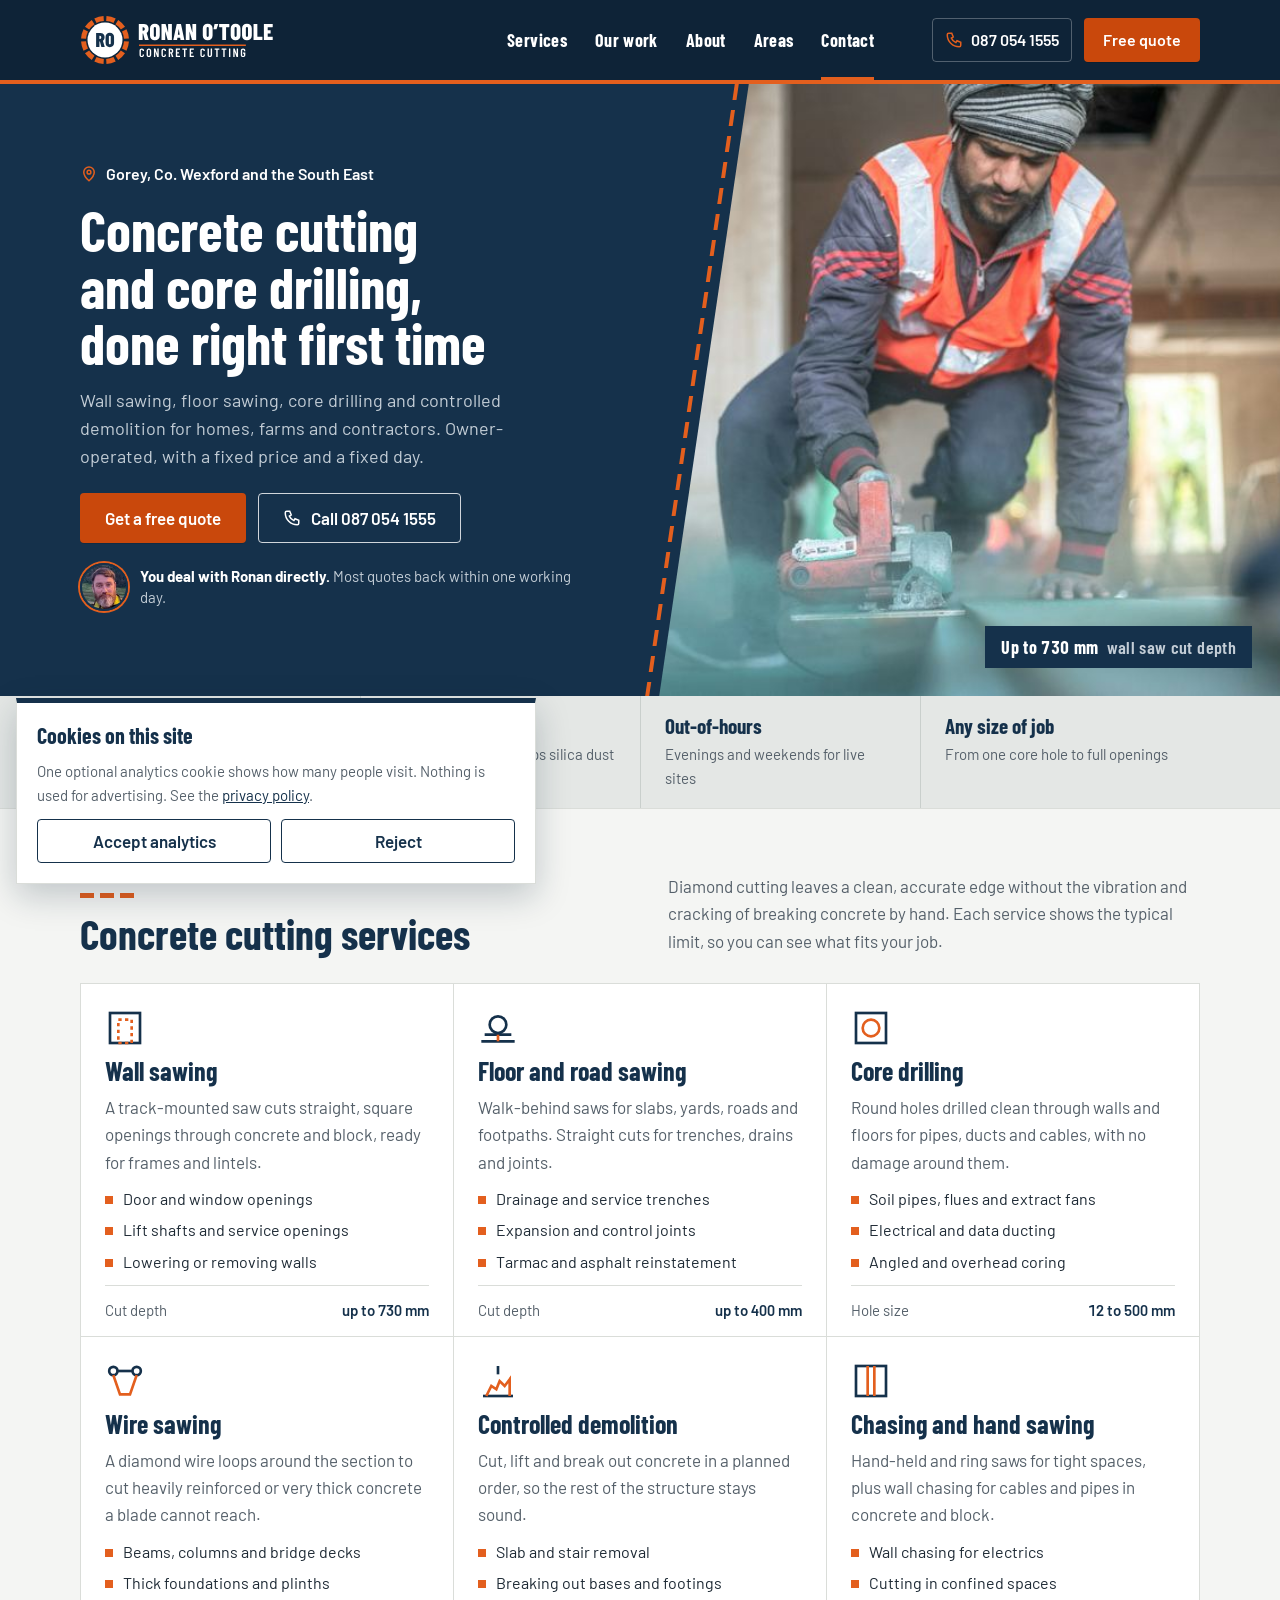
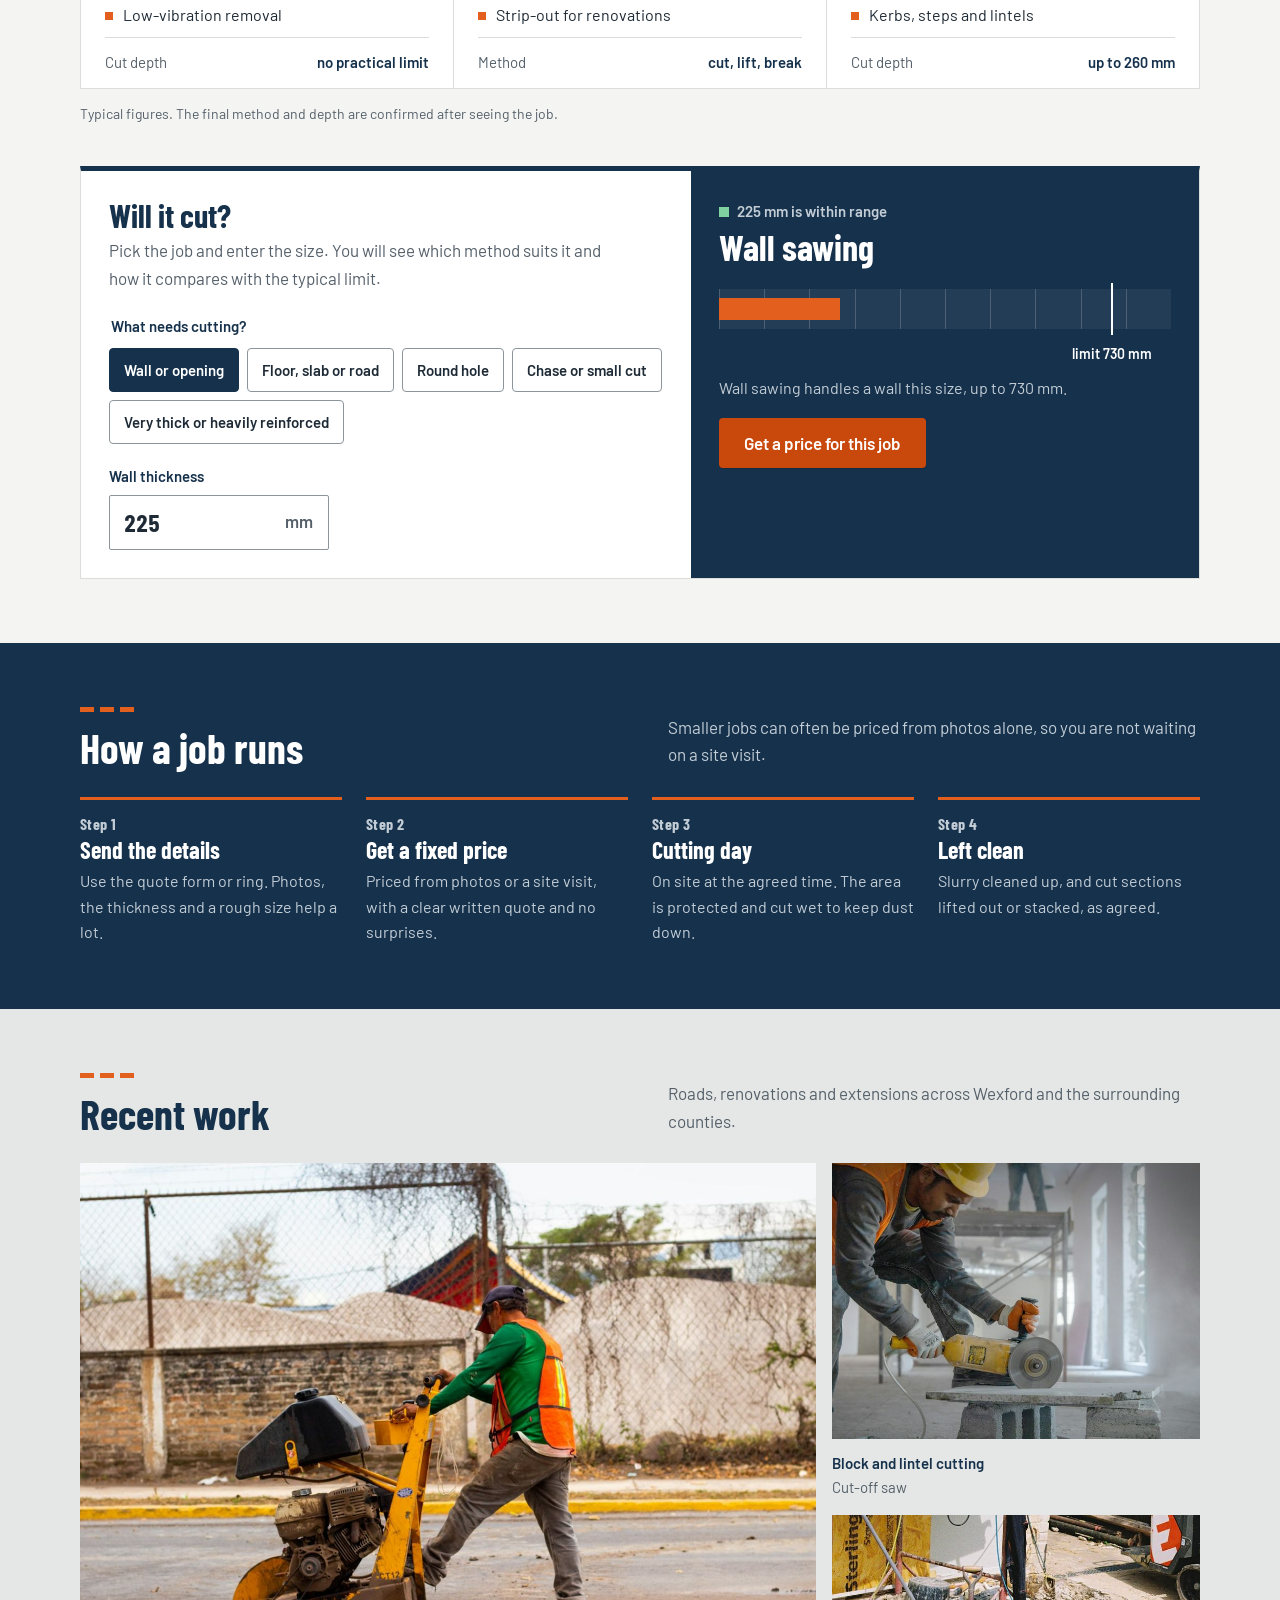
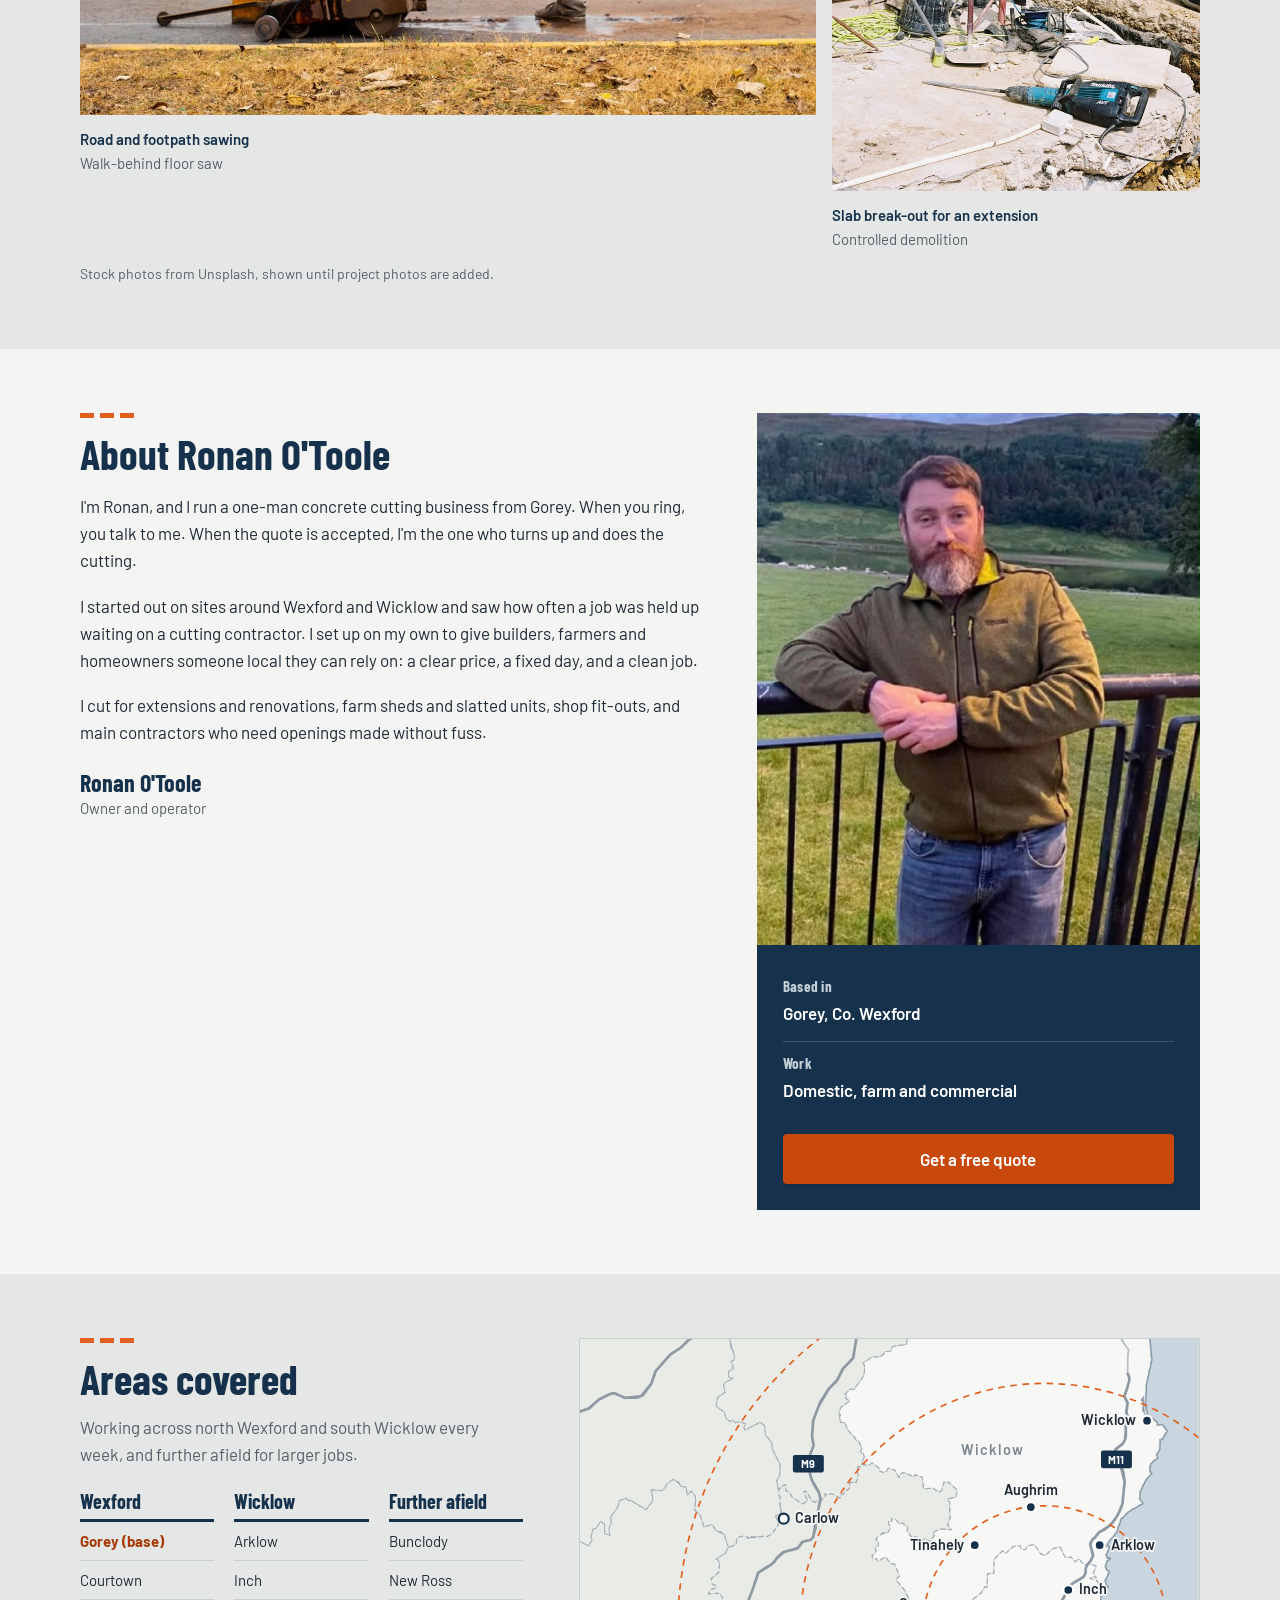
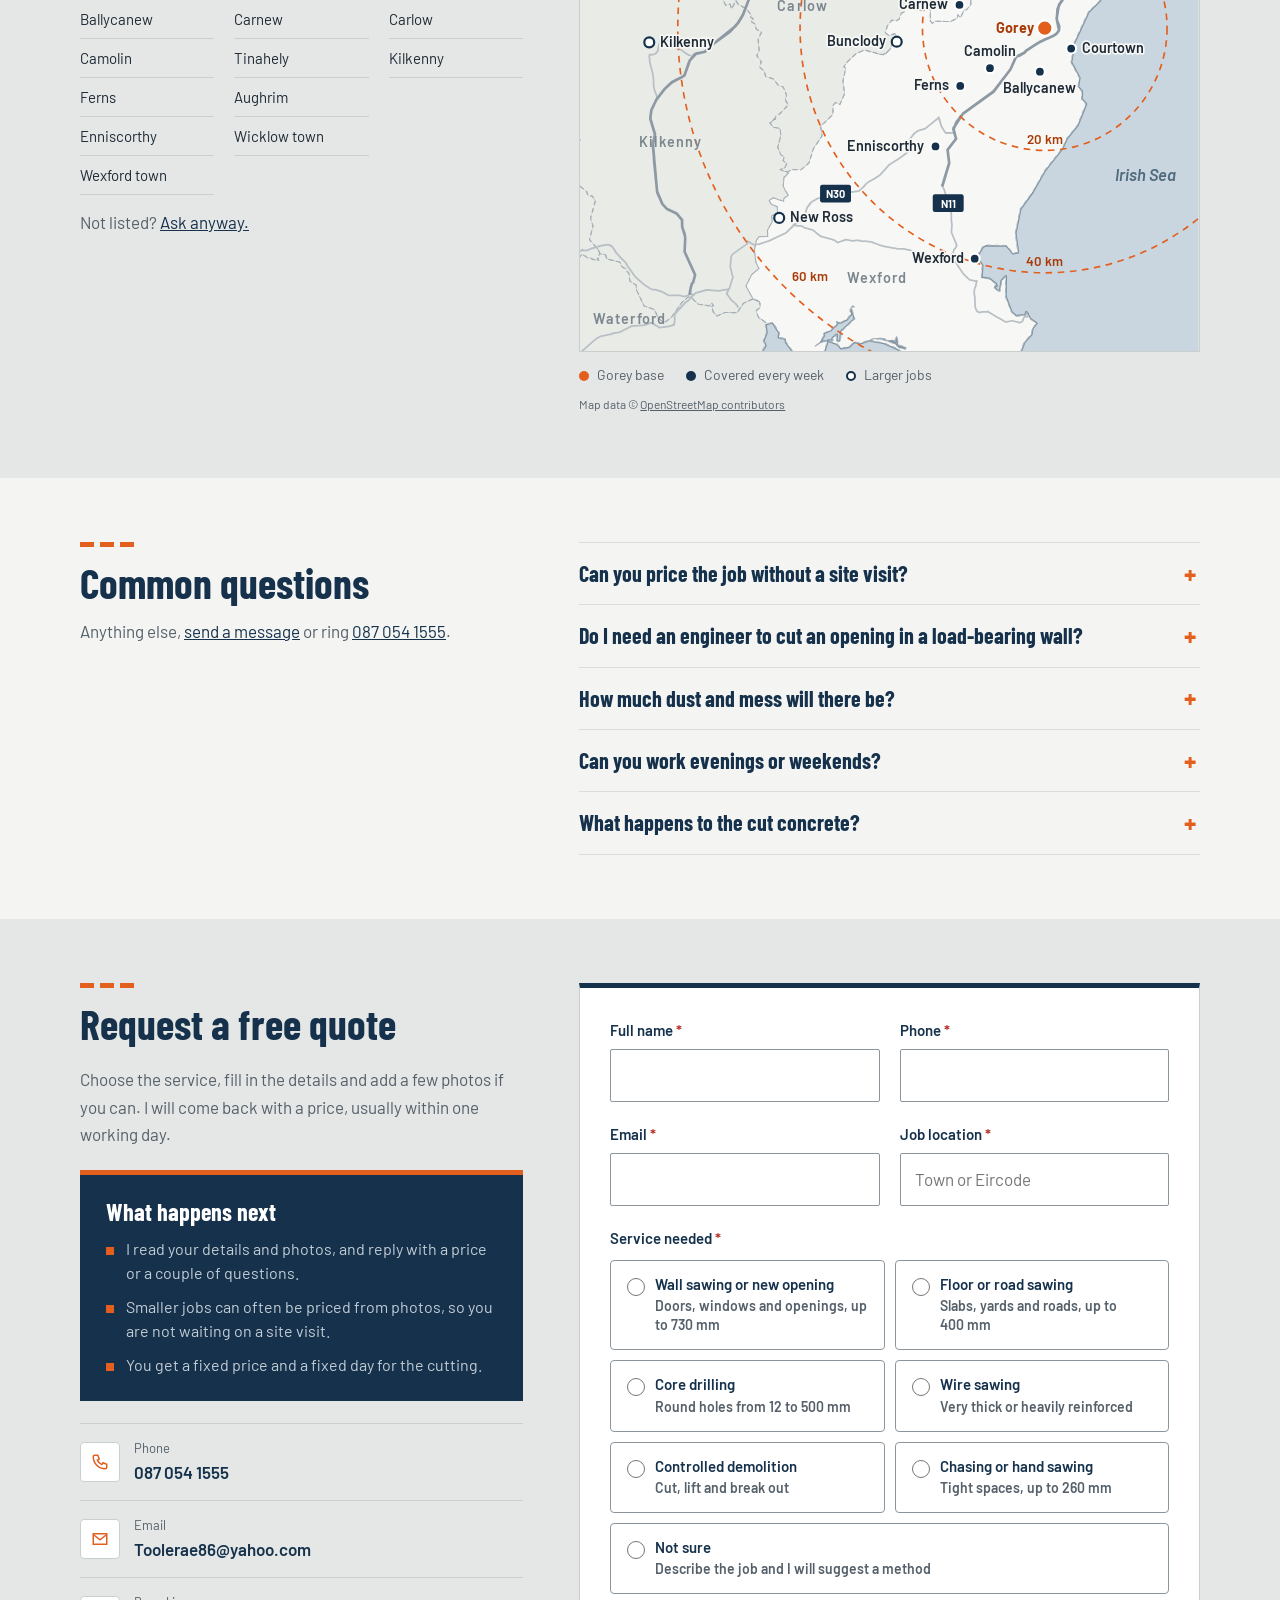
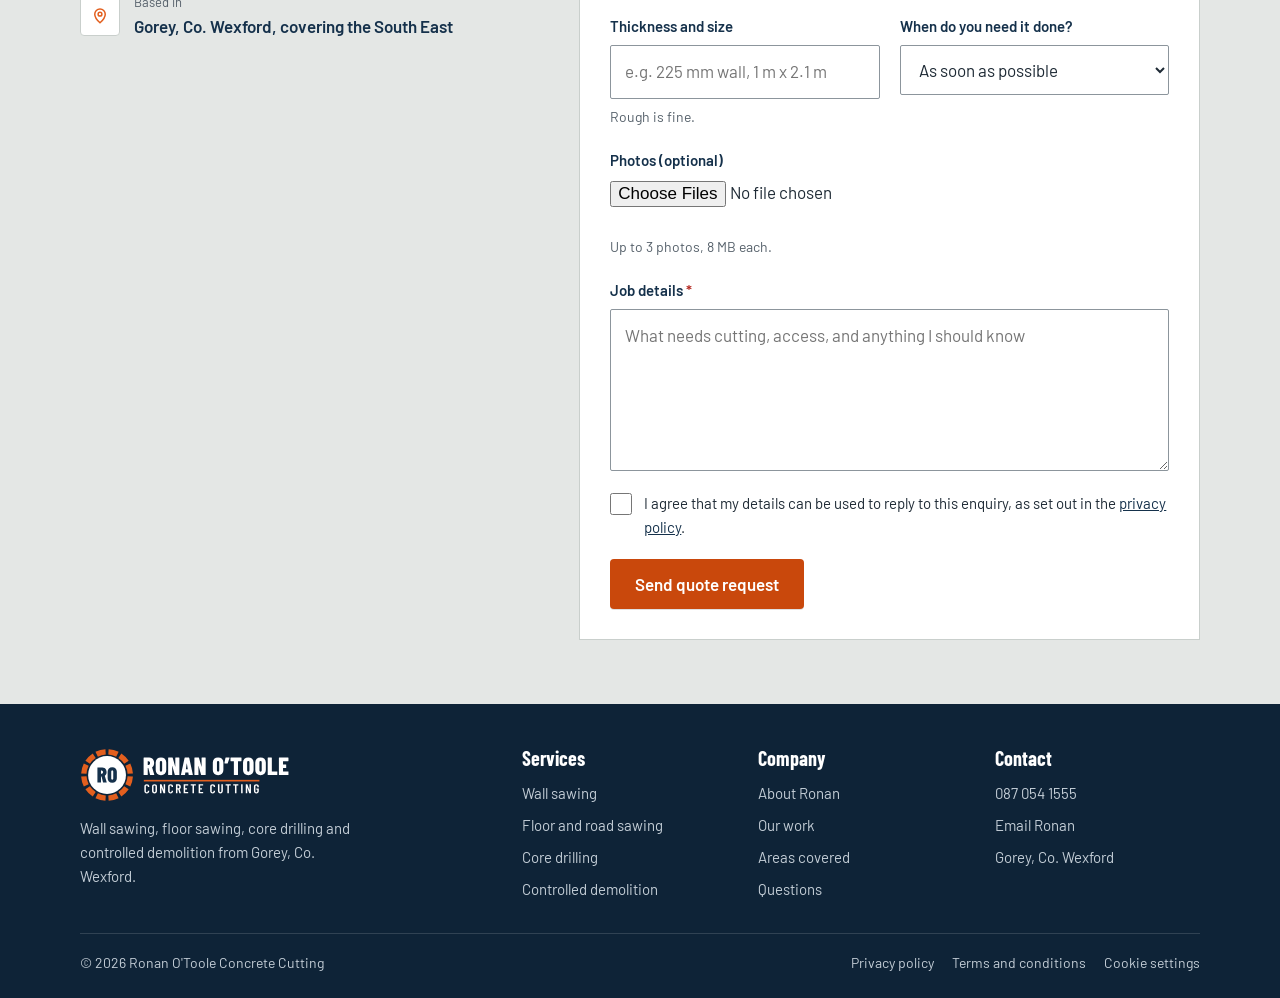
==== commit 078153ed: "Add Ronan's photo to the About section and a face chip in the hero Co-Authored-By: Claude Opus 5.5 <" ====
--- a/index.html
+++ b/index.html
@@ -19,6 +19,7 @@
 <meta property="og:image:alt" content="Ronan O'Toole Concrete Cutting logo beside a floor saw cutting a road">
 <meta name="twitter:card" content="summary_large_image">
 <link rel="icon" href="assets/favicon.svg" type="image/svg+xml">
+<link rel="icon" href="/assets/icon-192.png" sizes="192x192" type="image/png">
 <link rel="icon" href="assets/favicon-32.png" sizes="32x32" type="image/png">
 <link rel="apple-touch-icon" href="assets/apple-touch-icon.png">
 <link rel="manifest" href="site.webmanifest">
@@ -26,7 +27,7 @@
 <link rel="preconnect" href="https://fonts.gstatic.com" crossorigin>
 <link rel="stylesheet" href="https://fonts.googleapis.com/css2?family=Barlow+Condensed:wght@600;700&family=Barlow:wght@400;500;600&display=swap">
 <link rel="preload" as="image" href="img/slabcut.jpg" imagesrcset="img/slabcut-sm.jpg 720w, img/slabcut.jpg 1400w" imagesizes="(max-width: 960px) 100vw, 640px">
-<link rel="stylesheet" href="assets/home.css?v=5339f31f">
+<link rel="stylesheet" href="assets/home.css?v=78c26bf4">
 <script type="application/ld+json">
 {
   "@context": "https://schema.org",
@@ -112,7 +113,7 @@
           <a class="btn btn-primary" href="#quote">Get a free quote</a>
           <a class="btn btn-line" href="tel:+353870541555"><svg aria-hidden="true" width="18" height="18" viewBox="0 0 24 24" fill="none" stroke="currentColor" stroke-width="2"><path d="M5 3h4l2 5-2.5 1.5a11 11 0 0 0 6 6L16 13l5 2v4a2 2 0 0 1-2 2A16 16 0 0 1 3 5a2 2 0 0 1 2-2z"></path></svg>Call 087 054 1555</a>
         </div>
-        <p style="margin: 4px 0 0; font-size: 15px; color: #55606A">Most quotes back within one working day.</p>
+        <p class="hero-owner"><img src="img/ronan-face.jpg" width="160" height="160" alt="Ronan O'Toole"><span><b>You deal with Ronan directly.</b> Most quotes back within one working day.</span></p>
       </div>
       <figure class="hero-photo">
         <div class="hero-img"><img src="img/slabcut.jpg" srcset="img/slabcut-sm.jpg 720w, img/slabcut.jpg 1400w" sizes="(max-width: 960px) 100vw, 640px" width="1400" height="1050" fetchpriority="high" alt="Operator cutting a concrete floor slab indoors with a hand-held saw"></div>
@@ -295,6 +296,7 @@
       <p style="margin: 6px 0 0; font: 700 24px/1.1 'Barlow Condensed', sans-serif; color: #15314B">Ronan O'Toole<span style="display: block; font: 400 15px/1.5 Barlow, sans-serif; color: #55606A">Owner and operator</span></p>
     </div>
     <aside aria-label="At a glance" style="background: #15314B; color: #FFFFFF; padding: 26px; display: grid; gap: 16px">
+      <img class="about-photo" src="img/ronan.jpg" srcset="img/ronan-sm.jpg 400w, img/ronan.jpg 720w" sizes="(max-width: 960px) 100vw, 420px" width="720" height="900" loading="lazy" alt="Ronan O'Toole, owner of the business, leaning on a railing outdoors">
       <dl style="margin: 0; display: grid">
         <div style="padding: 14px 0; border-bottom: 1px solid rgba(255,255,255,.18)"><dt style="font: 700 15px/1 'Barlow Condensed', sans-serif; letter-spacing: .02em; color: #C3CDD6; margin-bottom: 6px">Based in</dt><dd style="margin: 0; font-weight: 600">Gorey, Co. Wexford</dd></div>
         <div style="padding: 14px 0"><dt style="font: 700 15px/1 'Barlow Condensed', sans-serif; letter-spacing: .02em; color: #C3CDD6; margin-bottom: 6px">Work</dt><dd style="margin: 0; font-weight: 600">Domestic, farm and commercial</dd></div>
--- a/assets/home.css
+++ b/assets/home.css
@@ -400,3 +400,10 @@
 .sp-opt:has(input:focus-visible){outline:3px solid #0B63CE;outline-offset:2px}
 .sp-field[data-invalid="true"] .sp-opt{border-color:#B3261E}
 @media (max-width:600px){.service-picker{grid-template-columns:minmax(0,1fr)}.form-card{padding:20px 16px}}
+
+/* Ronan's photo: hero chip and About portrait */
+.hero-owner{margin:4px 0 0;display:flex;align-items:center;gap:12px;font-size:15px;color:#55606A;line-height:1.4}
+.hero-owner img{width:48px;height:48px;border-radius:50%;object-fit:cover;flex:none;border:2px solid #15314B;box-shadow:0 0 0 2px #E35F1E}
+.hero-owner b{color:#FFFFFF}
+.about-photo{display:block;width:calc(100% + 52px);max-width:none;height:auto;aspect-ratio:5/6;object-fit:cover;object-position:50% 15%;margin:-26px -26px 4px}
+@media (max-width:960px){.about-photo{aspect-ratio:1/1}}
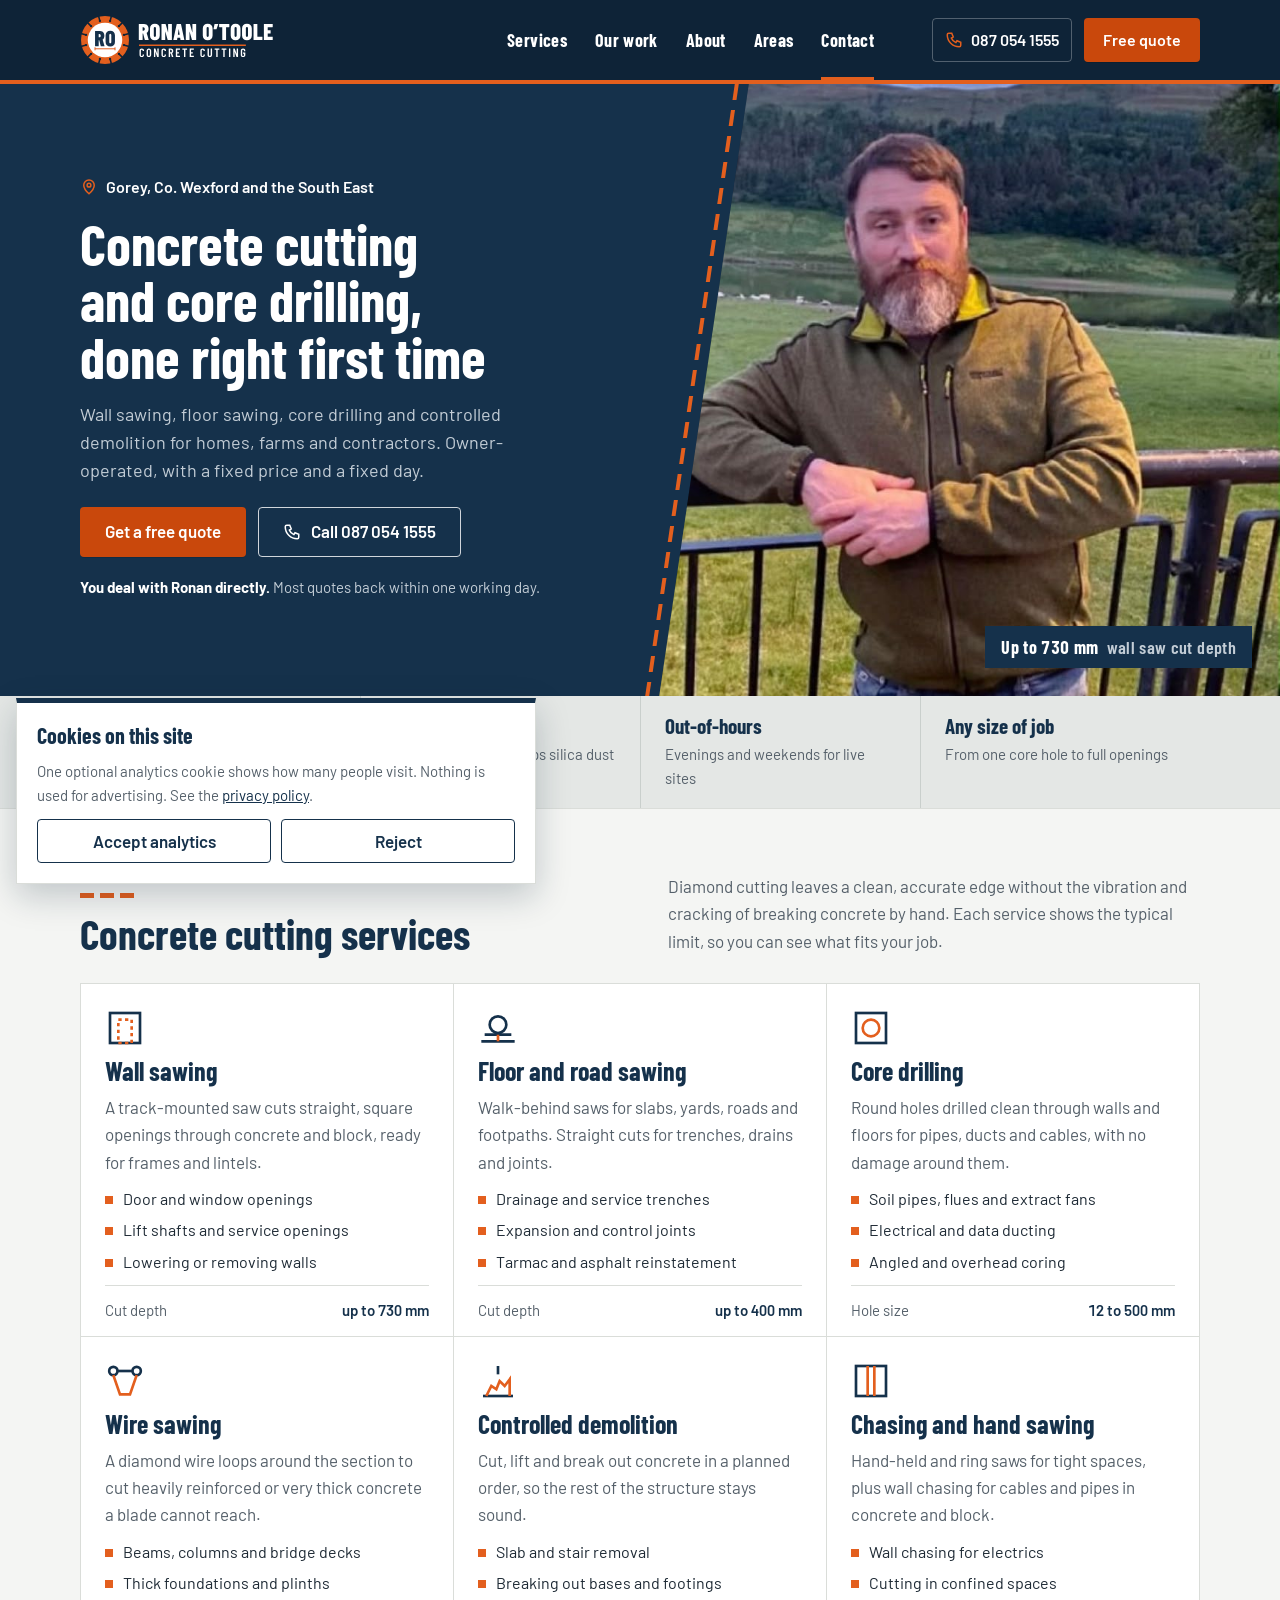
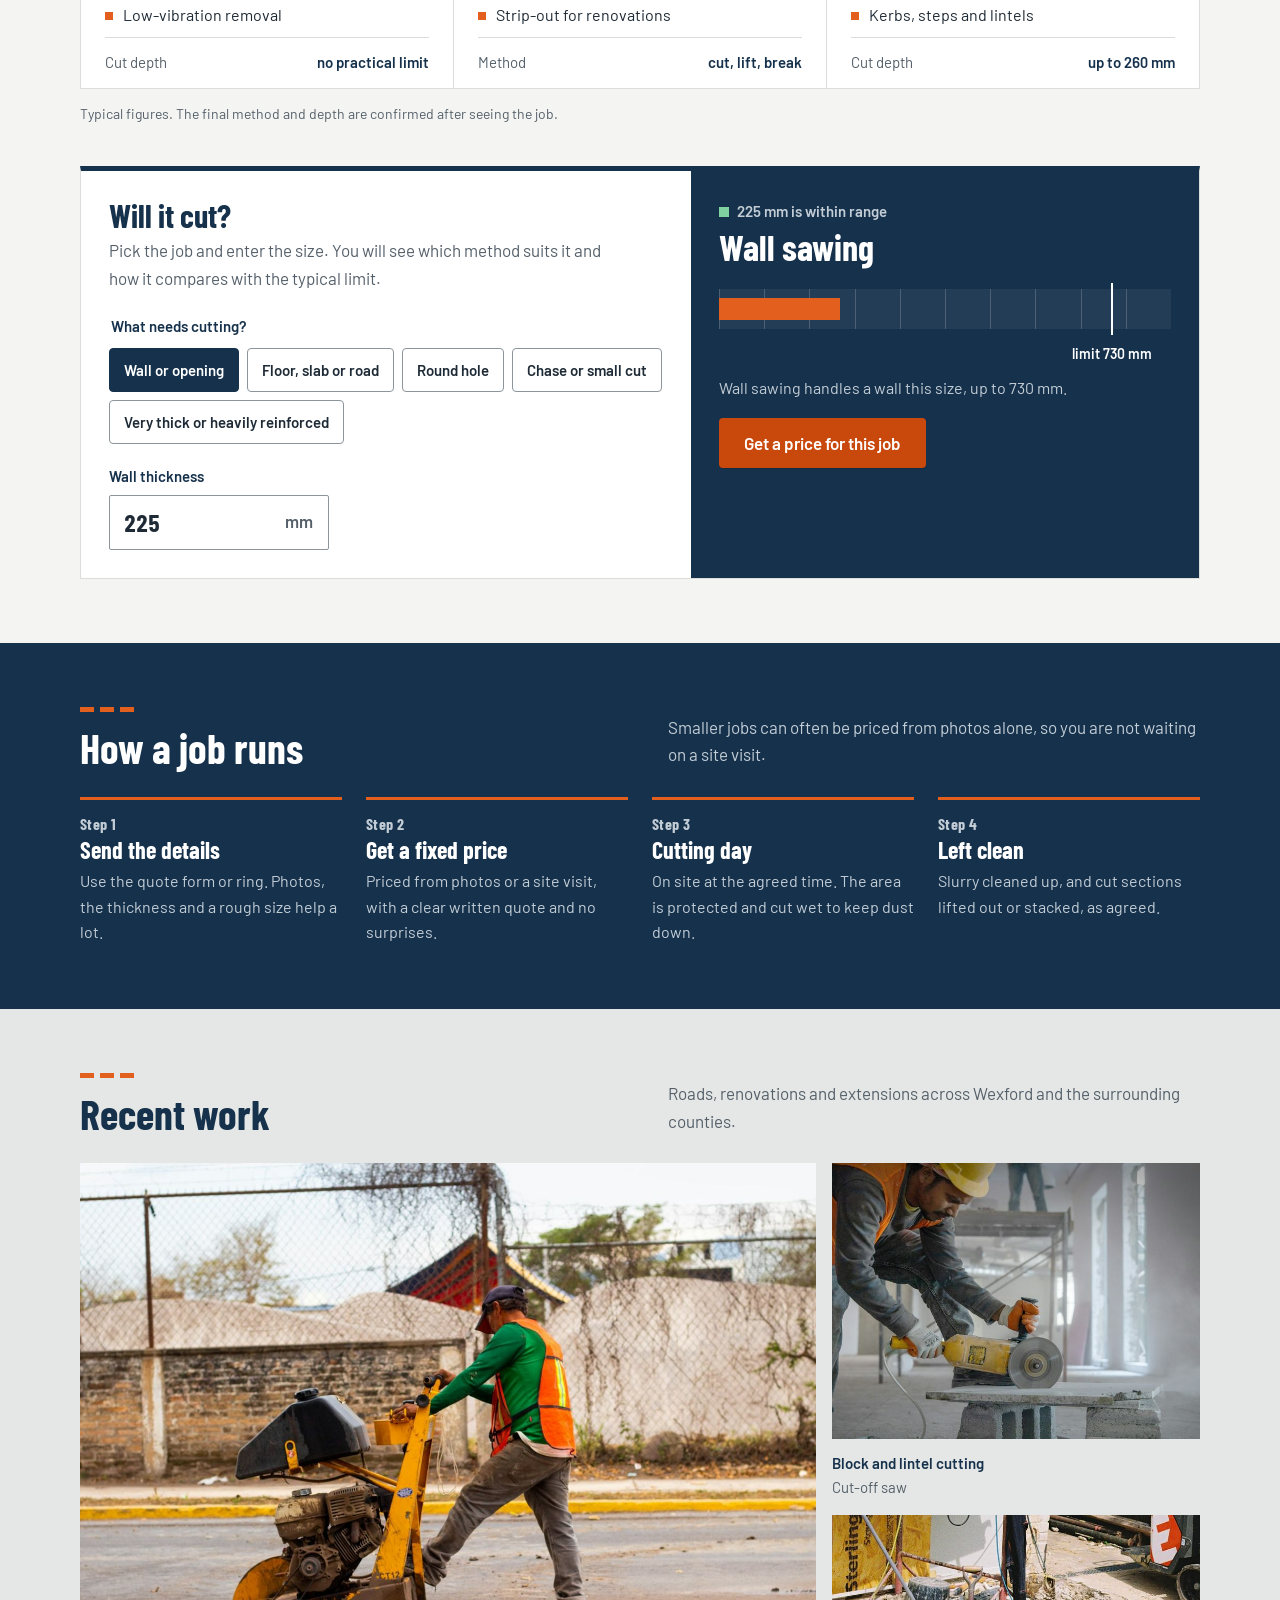
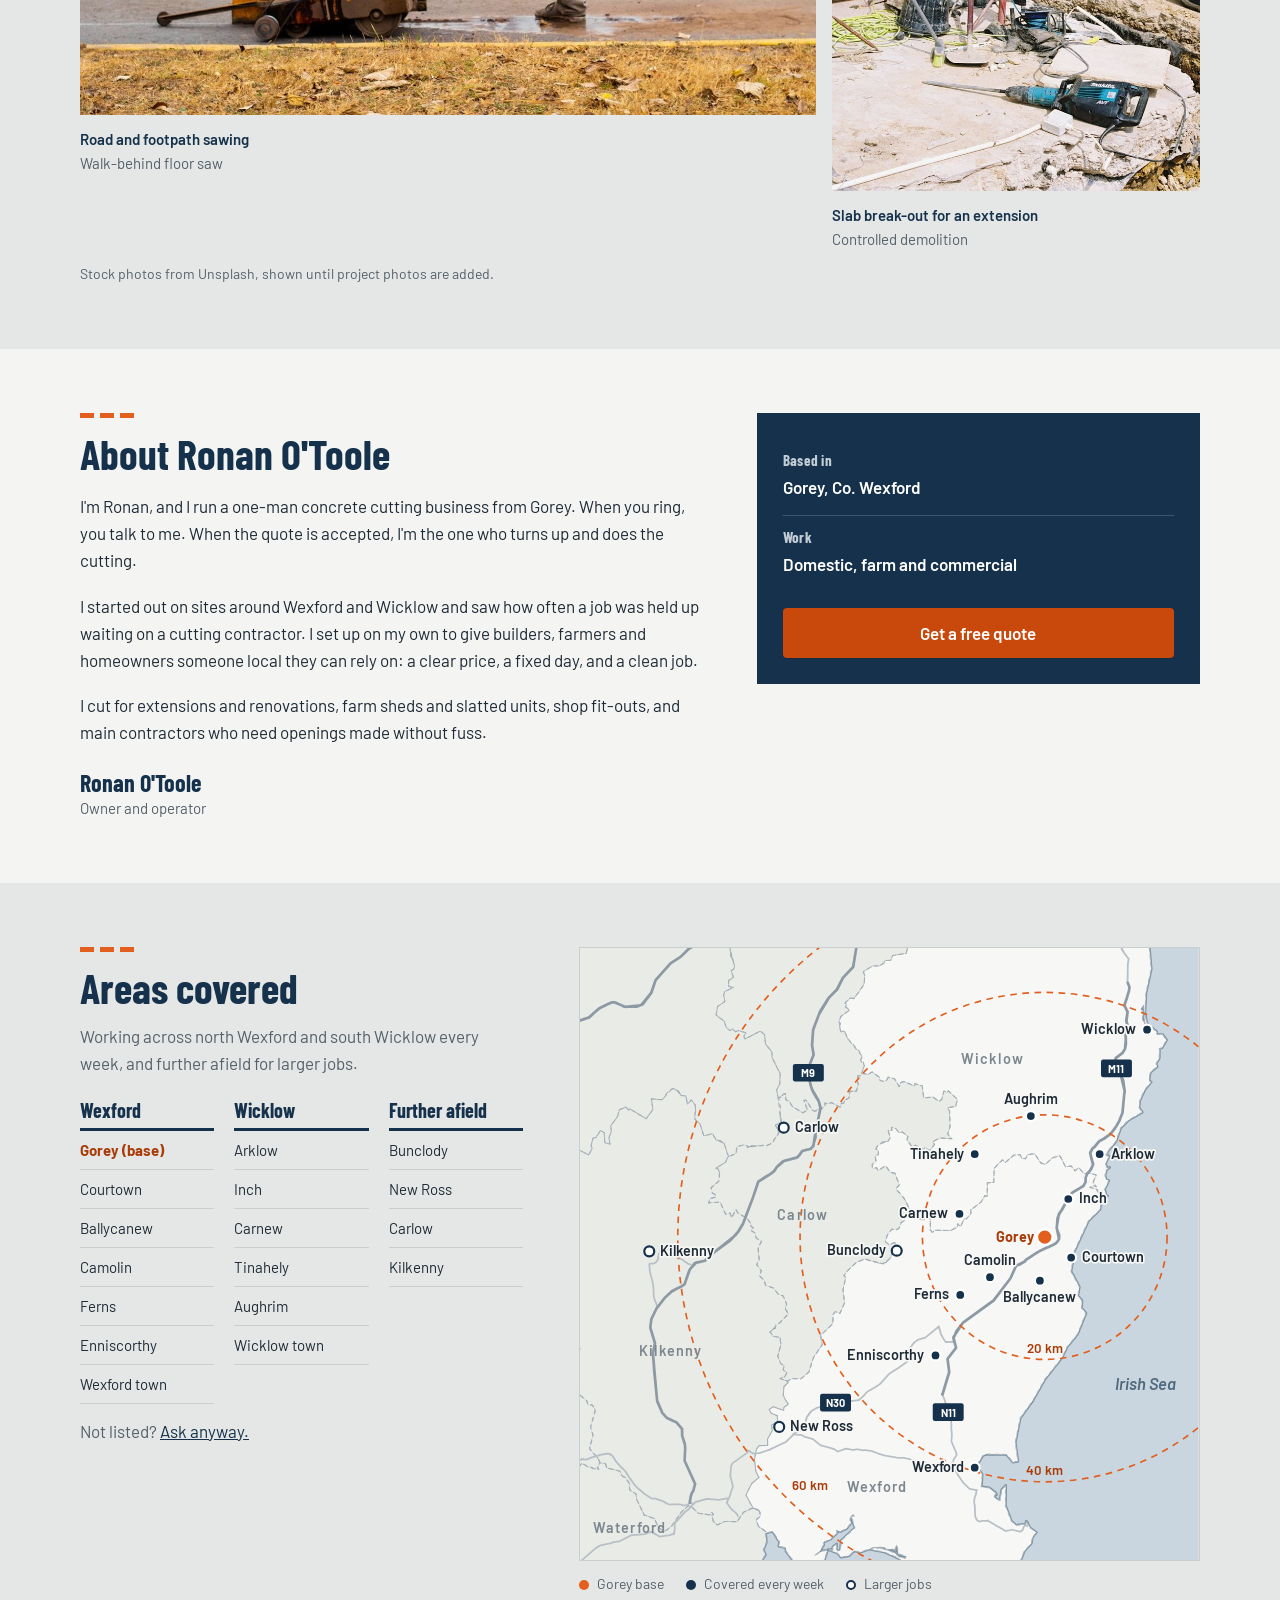
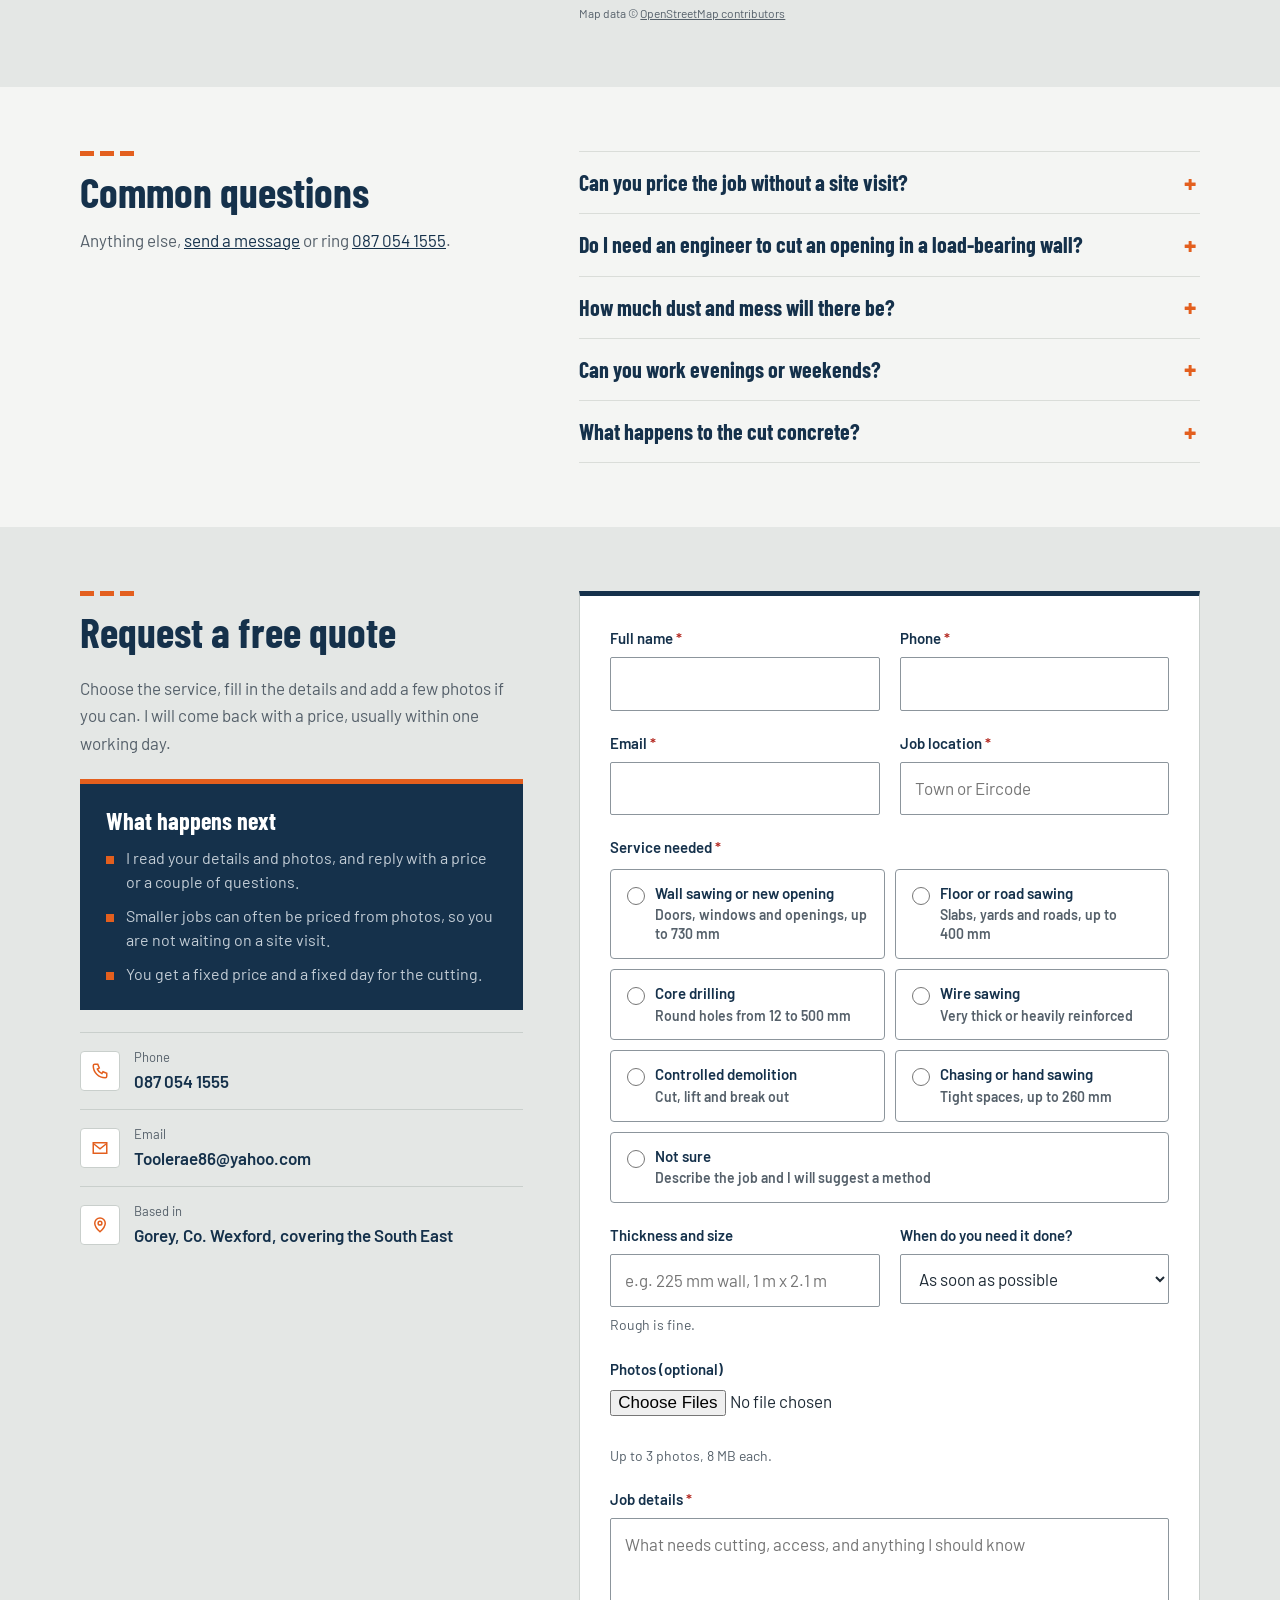
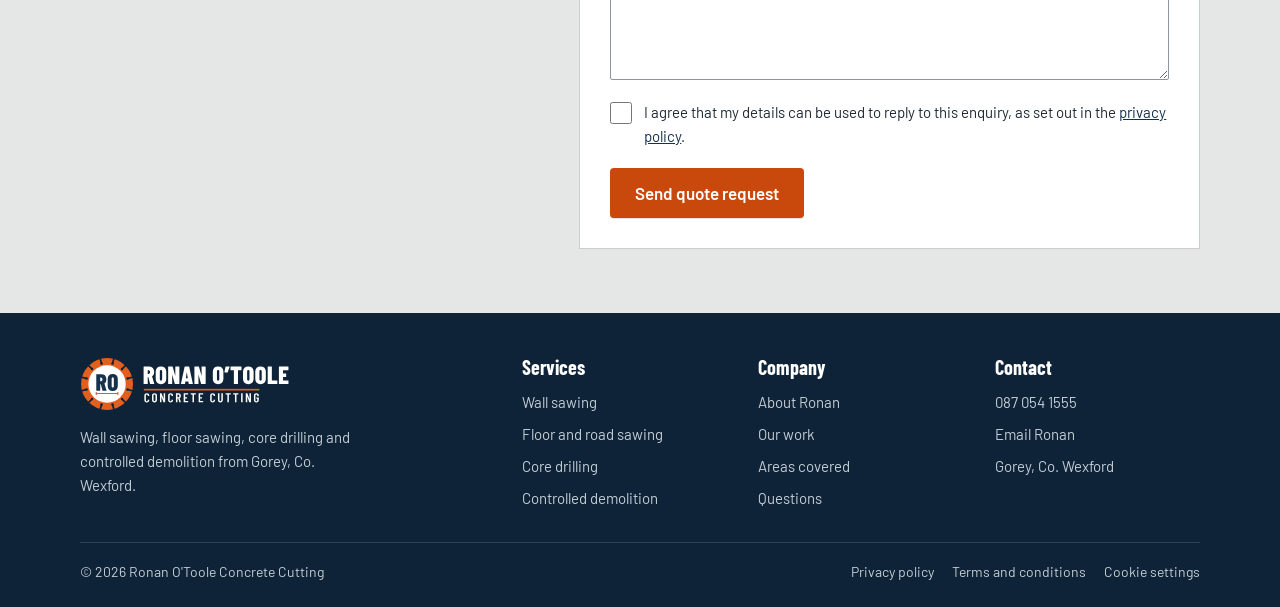
==== commit f2f24e05: "New blade logo and icons, Ronan's photo in the hero Redraw the RO mark as a diamond blade with keyho" ====
--- a/index.html
+++ b/index.html
@@ -18,23 +18,23 @@
 <meta property="og:image:height" content="630">
 <meta property="og:image:alt" content="Ronan O'Toole Concrete Cutting logo beside a floor saw cutting a road">
 <meta name="twitter:card" content="summary_large_image">
-<link rel="icon" href="assets/favicon.svg" type="image/svg+xml">
-<link rel="icon" href="/assets/icon-192.png" sizes="192x192" type="image/png">
-<link rel="icon" href="assets/favicon-32.png" sizes="32x32" type="image/png">
-<link rel="apple-touch-icon" href="assets/apple-touch-icon.png">
+<link rel="icon" href="assets/favicon.svg?v=451b79a6" type="image/svg+xml">
+<link rel="icon" href="/assets/icon-192.png?v=ce5bff67" sizes="192x192" type="image/png">
+<link rel="icon" href="assets/favicon-32.png?v=e3a708bb" sizes="32x32" type="image/png">
+<link rel="apple-touch-icon" href="assets/apple-touch-icon.png?v=2dc33bfa">
 <link rel="manifest" href="site.webmanifest">
 <link rel="preconnect" href="https://fonts.googleapis.com">
 <link rel="preconnect" href="https://fonts.gstatic.com" crossorigin>
 <link rel="stylesheet" href="https://fonts.googleapis.com/css2?family=Barlow+Condensed:wght@600;700&family=Barlow:wght@400;500;600&display=swap">
 <link rel="preload" as="image" href="img/slabcut.jpg" imagesrcset="img/slabcut-sm.jpg 720w, img/slabcut.jpg 1400w" imagesizes="(max-width: 960px) 100vw, 640px">
-<link rel="stylesheet" href="assets/home.css?v=78c26bf4">
+<link rel="stylesheet" href="assets/home.css?v=94f38795">
 <script type="application/ld+json">
 {
   "@context": "https://schema.org",
   "@type": "HomeAndConstructionBusiness",
   "name": "Ronan O'Toole Concrete Cutting",
   "url": "https://otoolecutting.ie/",
-  "logo": "https://otoolecutting.ie/assets/logo.svg",
+  "logo": "https://otoolecutting.ie/assets/icon-512.png",
   "image": "https://otoolecutting.ie/assets/og-image.jpg",
   "telephone": "+353870541555",
   "email": "Toolerae86@yahoo.com",
@@ -59,7 +59,7 @@
 <header style="position: sticky; top: 0; z-index: 20; background: #FFFFFF; border-bottom: 4px solid #15314B">
   <div class="wrap" style="display: flex; align-items: stretch; gap: 24px; height: 80px">
     <a href="#top" aria-label="Ronan O'Toole Concrete Cutting, back to top" style="display: flex; align-items: center; flex: none">
-      <img class="brand-img" src="assets/logo-reverse.svg" width="328" height="100" alt="Ronan O'Toole Concrete Cutting" style="height: 50px; width: auto">
+      <img class="brand-img" src="assets/logo-reverse.svg?v=02b908e8" width="328" height="100" alt="Ronan O'Toole Concrete Cutting" style="height: 50px; width: auto">
     </a>
     <nav class="nav-links" aria-label="Main" style="display: flex; align-items: stretch; margin-left: auto">
       <a class="nav-link" href="#services">Services</a>
@@ -113,10 +113,10 @@
           <a class="btn btn-primary" href="#quote">Get a free quote</a>
           <a class="btn btn-line" href="tel:+353870541555"><svg aria-hidden="true" width="18" height="18" viewBox="0 0 24 24" fill="none" stroke="currentColor" stroke-width="2"><path d="M5 3h4l2 5-2.5 1.5a11 11 0 0 0 6 6L16 13l5 2v4a2 2 0 0 1-2 2A16 16 0 0 1 3 5a2 2 0 0 1 2-2z"></path></svg>Call 087 054 1555</a>
         </div>
-        <p class="hero-owner"><img src="img/ronan-face.jpg" width="160" height="160" alt="Ronan O'Toole"><span><b>You deal with Ronan directly.</b> Most quotes back within one working day.</span></p>
+        <p class="hero-owner"><span><b>You deal with Ronan directly.</b> Most quotes back within one working day.</span></p>
       </div>
       <figure class="hero-photo">
-        <div class="hero-img"><img src="img/slabcut.jpg" srcset="img/slabcut-sm.jpg 720w, img/slabcut.jpg 1400w" sizes="(max-width: 960px) 100vw, 640px" width="1400" height="1050" fetchpriority="high" alt="Operator cutting a concrete floor slab indoors with a hand-held saw"></div>
+        <div class="hero-img"><img src="img/ronan-hero.jpg" srcset="img/ronan-hero-sm.jpg 480w, img/ronan-hero.jpg 862w" sizes="(max-width: 960px) 100vw, 50vw" width="862" height="1150" fetchpriority="high" style="object-position: 50% 22%" alt="Ronan O'Toole, owner of the business, leaning on a railing outdoors"></div>
         <figcaption class="dim"><span class="dim-line" aria-hidden="true"></span><span class="dim-text"><b>Up to 730 mm</b>wall saw cut depth</span></figcaption>
       </figure>
     </div>
@@ -296,7 +296,6 @@
       <p style="margin: 6px 0 0; font: 700 24px/1.1 'Barlow Condensed', sans-serif; color: #15314B">Ronan O'Toole<span style="display: block; font: 400 15px/1.5 Barlow, sans-serif; color: #55606A">Owner and operator</span></p>
     </div>
     <aside aria-label="At a glance" style="background: #15314B; color: #FFFFFF; padding: 26px; display: grid; gap: 16px">
-      <img class="about-photo" src="img/ronan.jpg" srcset="img/ronan-sm.jpg 400w, img/ronan.jpg 720w" sizes="(max-width: 960px) 100vw, 420px" width="720" height="900" loading="lazy" alt="Ronan O'Toole, owner of the business, leaning on a railing outdoors">
       <dl style="margin: 0; display: grid">
         <div style="padding: 14px 0; border-bottom: 1px solid rgba(255,255,255,.18)"><dt style="font: 700 15px/1 'Barlow Condensed', sans-serif; letter-spacing: .02em; color: #C3CDD6; margin-bottom: 6px">Based in</dt><dd style="margin: 0; font-weight: 600">Gorey, Co. Wexford</dd></div>
         <div style="padding: 14px 0"><dt style="font: 700 15px/1 'Barlow Condensed', sans-serif; letter-spacing: .02em; color: #C3CDD6; margin-bottom: 6px">Work</dt><dd style="margin: 0; font-weight: 600">Domestic, farm and commercial</dd></div>
@@ -424,7 +423,7 @@
   <div class="wrap">
     <div class="foot-grid" style="display: grid; grid-template-columns: minmax(0, 2fr) repeat(3, minmax(0, 1fr)); gap: 32px">
       <div style="display: grid; gap: 14px; align-content: start">
-        <img src="assets/logo-reverse.svg" loading="lazy" width="328" height="100" alt="Ronan O'Toole Concrete Cutting" style="height: 54px; width: auto; align-self: start; justify-self: start">
+        <img src="assets/logo-reverse.svg?v=02b908e8" loading="lazy" width="328" height="100" alt="Ronan O'Toole Concrete Cutting" style="height: 54px; width: auto; align-self: start; justify-self: start">
         <p style="margin: 0; max-width: 36ch">Wall sawing, floor sawing, core drilling and controlled demolition from Gorey, Co. Wexford.</p>
       </div>
       <div><h3 class="h-disp" style="font-size: 20px; color: #FFFFFF; margin-bottom: 12px">Services</h3><ul style="list-style: none; margin: 0; padding: 0; display: grid; gap: 8px"><li><a class="foot-link" href="#wall-sawing">Wall sawing</a></li><li><a class="foot-link" href="#floor-sawing">Floor and road sawing</a></li><li><a class="foot-link" href="#core-drilling">Core drilling</a></li><li><a class="foot-link" href="#demolition">Controlled demolition</a></li></ul></div>
--- a/assets/home.css
+++ b/assets/home.css
@@ -401,9 +401,6 @@
 .sp-field[data-invalid="true"] .sp-opt{border-color:#B3261E}
 @media (max-width:600px){.service-picker{grid-template-columns:minmax(0,1fr)}.form-card{padding:20px 16px}}
 
-/* Ronan's photo: hero chip and About portrait */
-.hero-owner{margin:4px 0 0;display:flex;align-items:center;gap:12px;font-size:15px;color:#55606A;line-height:1.4}
-.hero-owner img{width:48px;height:48px;border-radius:50%;object-fit:cover;flex:none;border:2px solid #15314B;box-shadow:0 0 0 2px #E35F1E}
+/* Hero line under the buttons */
+.hero-owner{margin:4px 0 0;font-size:15px;color:#55606A;line-height:1.4}
 .hero-owner b{color:#FFFFFF}
-.about-photo{display:block;width:calc(100% + 52px);max-width:none;height:auto;aspect-ratio:5/6;object-fit:cover;object-position:50% 15%;margin:-26px -26px 4px}
-@media (max-width:960px){.about-photo{aspect-ratio:1/1}}
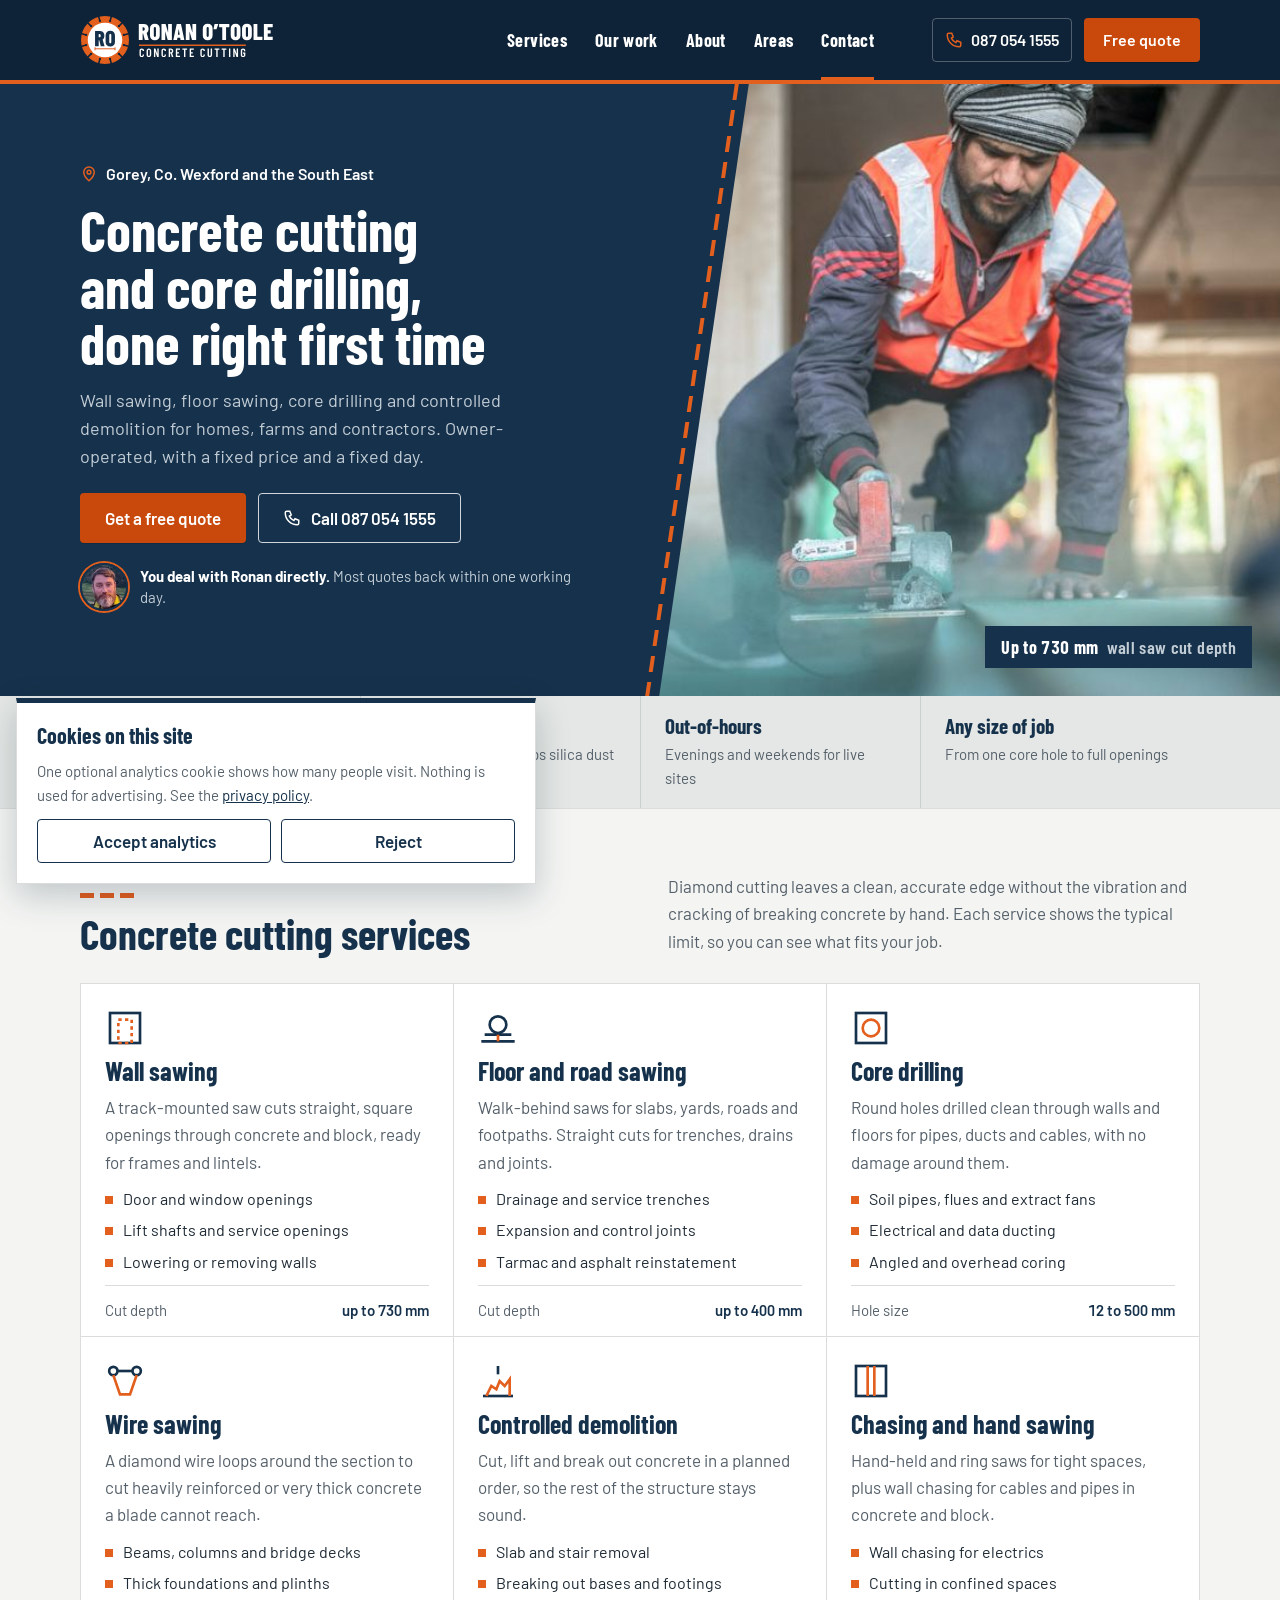
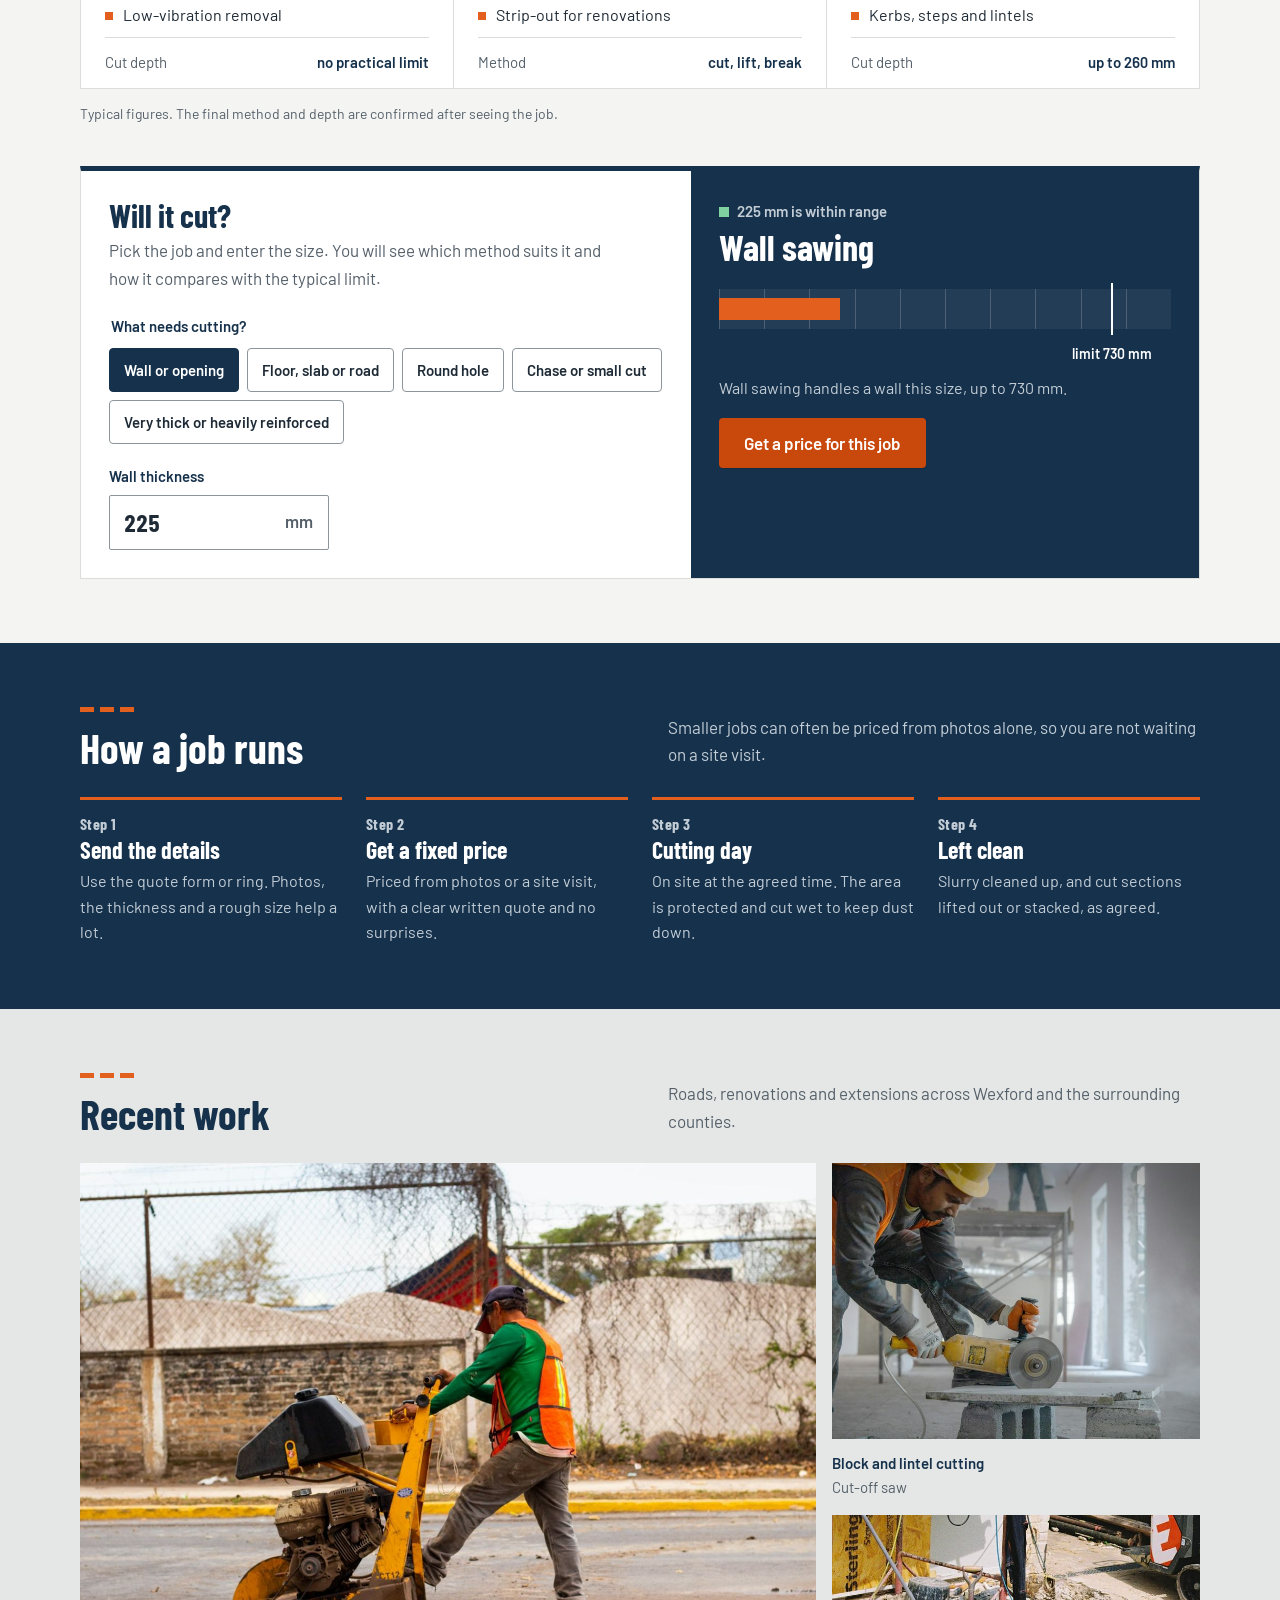
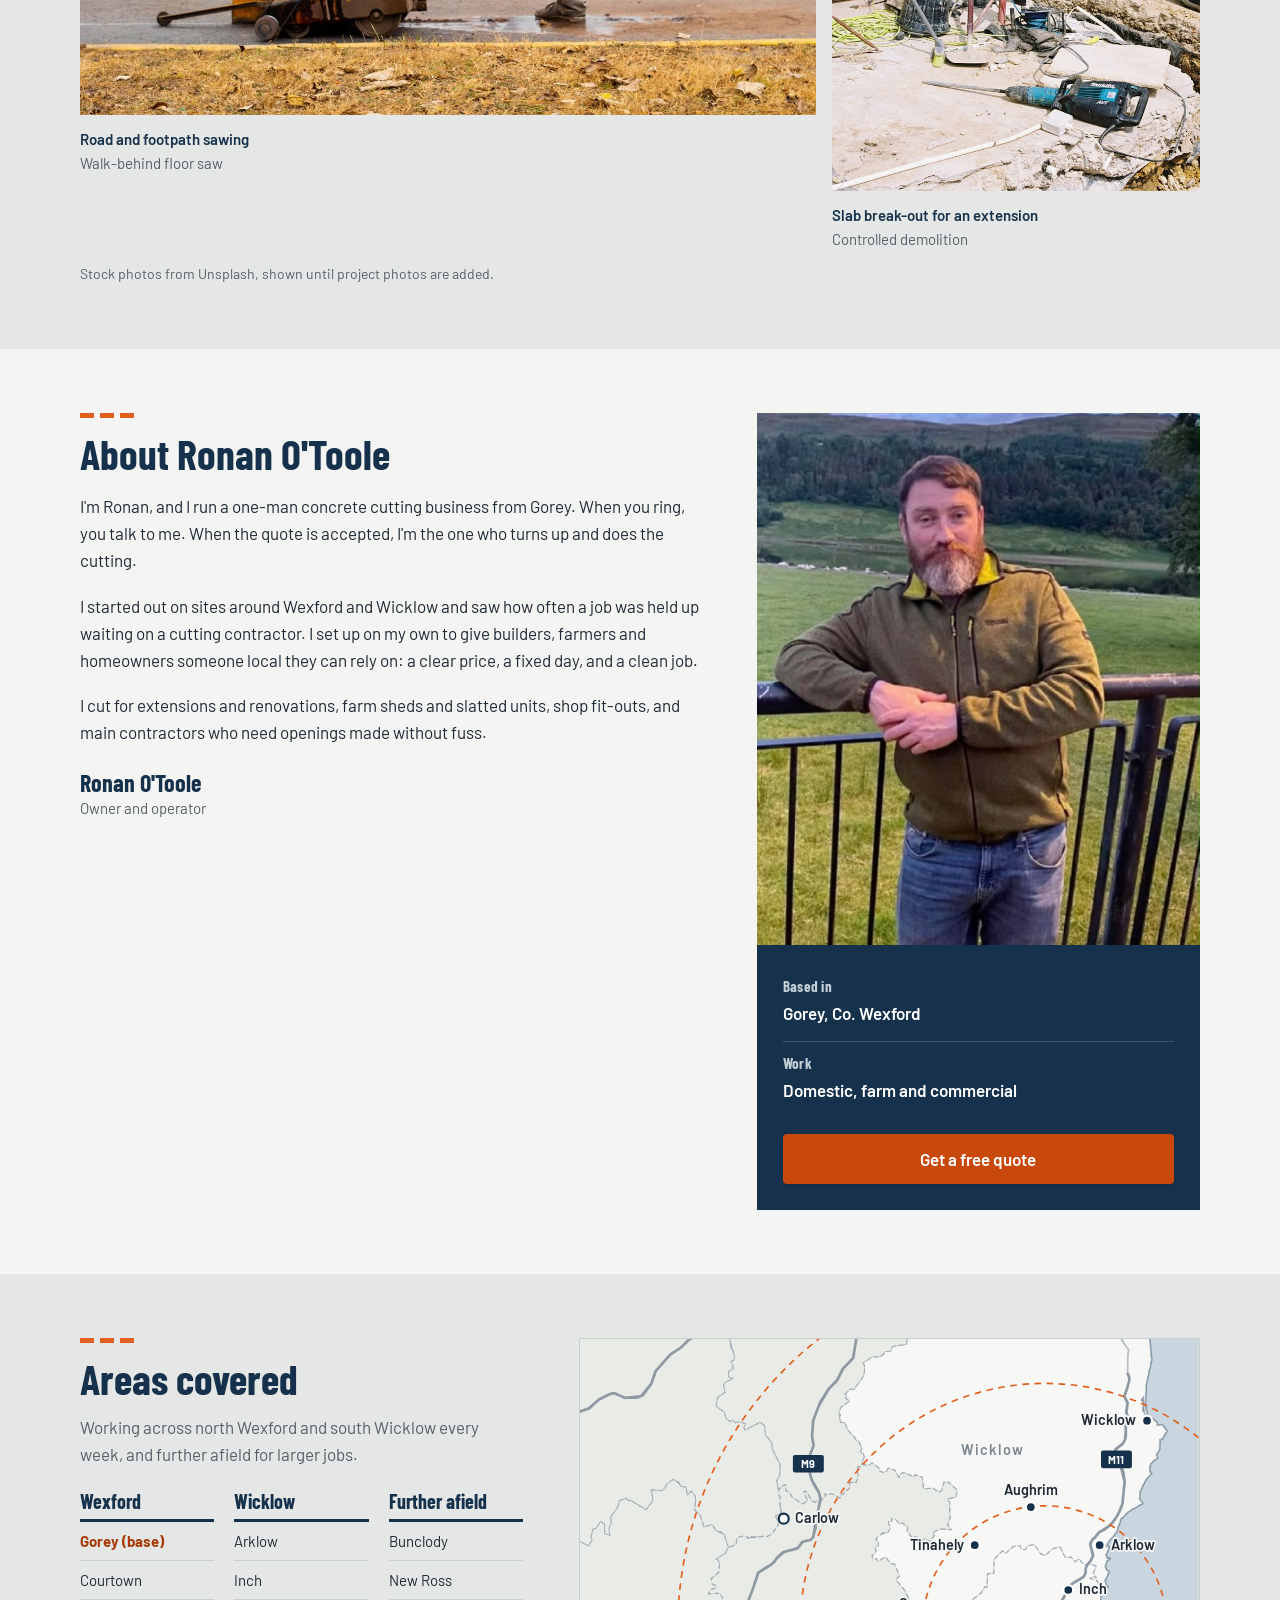
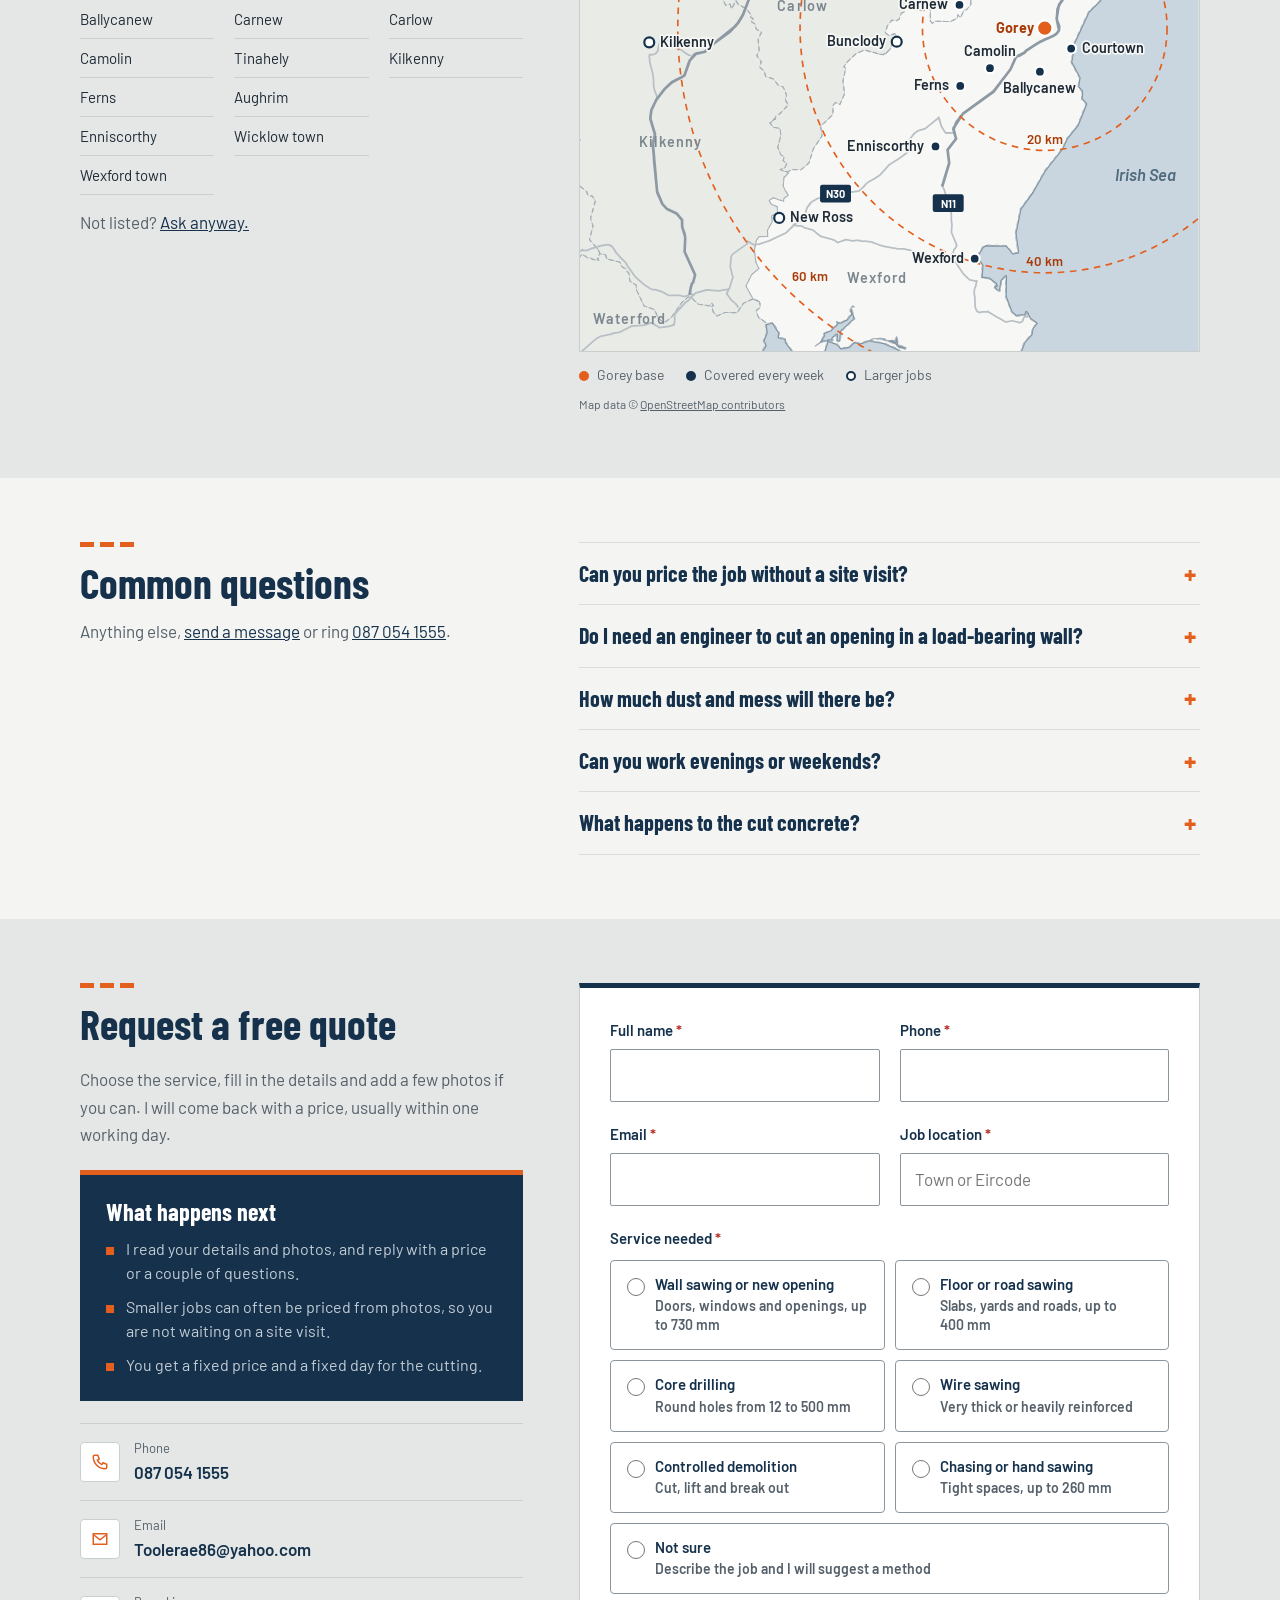
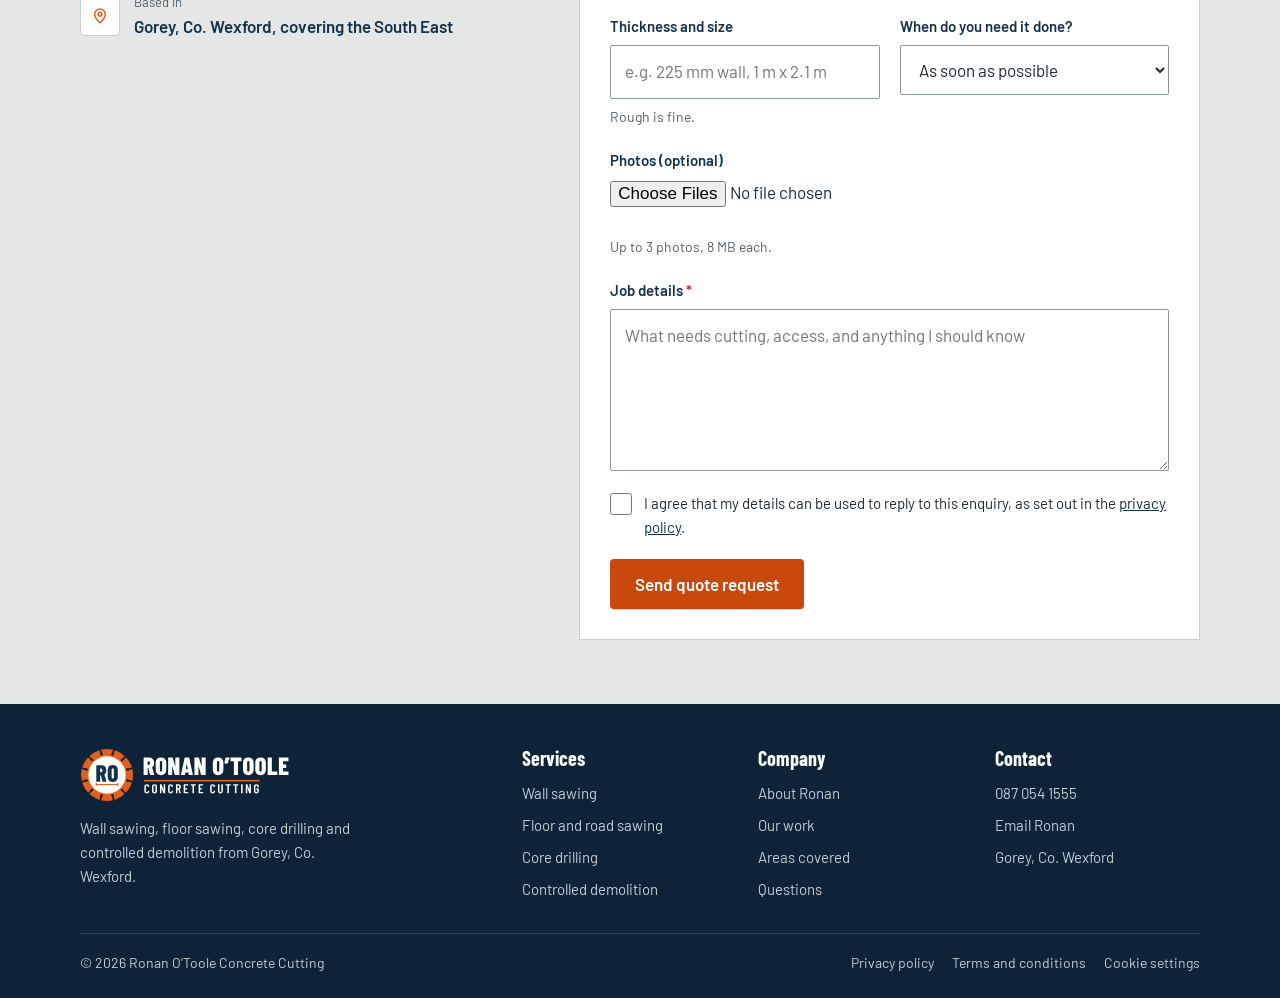
==== commit 01522e70: "Move Ronan's photo back to the About section Restore the stock cutting photo in the hero and the fac" ====
--- a/index.html
+++ b/index.html
@@ -27,7 +27,7 @@
 <link rel="preconnect" href="https://fonts.gstatic.com" crossorigin>
 <link rel="stylesheet" href="https://fonts.googleapis.com/css2?family=Barlow+Condensed:wght@600;700&family=Barlow:wght@400;500;600&display=swap">
 <link rel="preload" as="image" href="img/slabcut.jpg" imagesrcset="img/slabcut-sm.jpg 720w, img/slabcut.jpg 1400w" imagesizes="(max-width: 960px) 100vw, 640px">
-<link rel="stylesheet" href="assets/home.css?v=94f38795">
+<link rel="stylesheet" href="assets/home.css?v=78c26bf4">
 <script type="application/ld+json">
 {
   "@context": "https://schema.org",
@@ -113,10 +113,10 @@
           <a class="btn btn-primary" href="#quote">Get a free quote</a>
           <a class="btn btn-line" href="tel:+353870541555"><svg aria-hidden="true" width="18" height="18" viewBox="0 0 24 24" fill="none" stroke="currentColor" stroke-width="2"><path d="M5 3h4l2 5-2.5 1.5a11 11 0 0 0 6 6L16 13l5 2v4a2 2 0 0 1-2 2A16 16 0 0 1 3 5a2 2 0 0 1 2-2z"></path></svg>Call 087 054 1555</a>
         </div>
-        <p class="hero-owner"><span><b>You deal with Ronan directly.</b> Most quotes back within one working day.</span></p>
+        <p class="hero-owner"><img src="img/ronan-face.jpg" width="160" height="160" alt="Ronan O'Toole"><span><b>You deal with Ronan directly.</b> Most quotes back within one working day.</span></p>
       </div>
       <figure class="hero-photo">
-        <div class="hero-img"><img src="img/ronan-hero.jpg" srcset="img/ronan-hero-sm.jpg 480w, img/ronan-hero.jpg 862w" sizes="(max-width: 960px) 100vw, 50vw" width="862" height="1150" fetchpriority="high" style="object-position: 50% 22%" alt="Ronan O'Toole, owner of the business, leaning on a railing outdoors"></div>
+        <div class="hero-img"><img src="img/slabcut.jpg" srcset="img/slabcut-sm.jpg 720w, img/slabcut.jpg 1400w" sizes="(max-width: 960px) 100vw, 640px" width="1400" height="1050" fetchpriority="high" alt="Operator cutting a concrete floor slab indoors with a hand-held saw"></div>
         <figcaption class="dim"><span class="dim-line" aria-hidden="true"></span><span class="dim-text"><b>Up to 730 mm</b>wall saw cut depth</span></figcaption>
       </figure>
     </div>
@@ -296,6 +296,7 @@
       <p style="margin: 6px 0 0; font: 700 24px/1.1 'Barlow Condensed', sans-serif; color: #15314B">Ronan O'Toole<span style="display: block; font: 400 15px/1.5 Barlow, sans-serif; color: #55606A">Owner and operator</span></p>
     </div>
     <aside aria-label="At a glance" style="background: #15314B; color: #FFFFFF; padding: 26px; display: grid; gap: 16px">
+      <img class="about-photo" src="img/ronan.jpg" srcset="img/ronan-sm.jpg 400w, img/ronan.jpg 720w" sizes="(max-width: 960px) 100vw, 420px" width="720" height="900" loading="lazy" alt="Ronan O'Toole, owner of the business, leaning on a railing outdoors">
       <dl style="margin: 0; display: grid">
         <div style="padding: 14px 0; border-bottom: 1px solid rgba(255,255,255,.18)"><dt style="font: 700 15px/1 'Barlow Condensed', sans-serif; letter-spacing: .02em; color: #C3CDD6; margin-bottom: 6px">Based in</dt><dd style="margin: 0; font-weight: 600">Gorey, Co. Wexford</dd></div>
         <div style="padding: 14px 0"><dt style="font: 700 15px/1 'Barlow Condensed', sans-serif; letter-spacing: .02em; color: #C3CDD6; margin-bottom: 6px">Work</dt><dd style="margin: 0; font-weight: 600">Domestic, farm and commercial</dd></div>
--- a/assets/home.css
+++ b/assets/home.css
@@ -401,6 +401,9 @@
 .sp-field[data-invalid="true"] .sp-opt{border-color:#B3261E}
 @media (max-width:600px){.service-picker{grid-template-columns:minmax(0,1fr)}.form-card{padding:20px 16px}}
 
-/* Hero line under the buttons */
-.hero-owner{margin:4px 0 0;font-size:15px;color:#55606A;line-height:1.4}
+/* Ronan's photo: hero chip and About portrait */
+.hero-owner{margin:4px 0 0;display:flex;align-items:center;gap:12px;font-size:15px;color:#55606A;line-height:1.4}
+.hero-owner img{width:48px;height:48px;border-radius:50%;object-fit:cover;flex:none;border:2px solid #15314B;box-shadow:0 0 0 2px #E35F1E}
 .hero-owner b{color:#FFFFFF}
+.about-photo{display:block;width:calc(100% + 52px);max-width:none;height:auto;aspect-ratio:5/6;object-fit:cover;object-position:50% 15%;margin:-26px -26px 4px}
+@media (max-width:960px){.about-photo{aspect-ratio:1/1}}
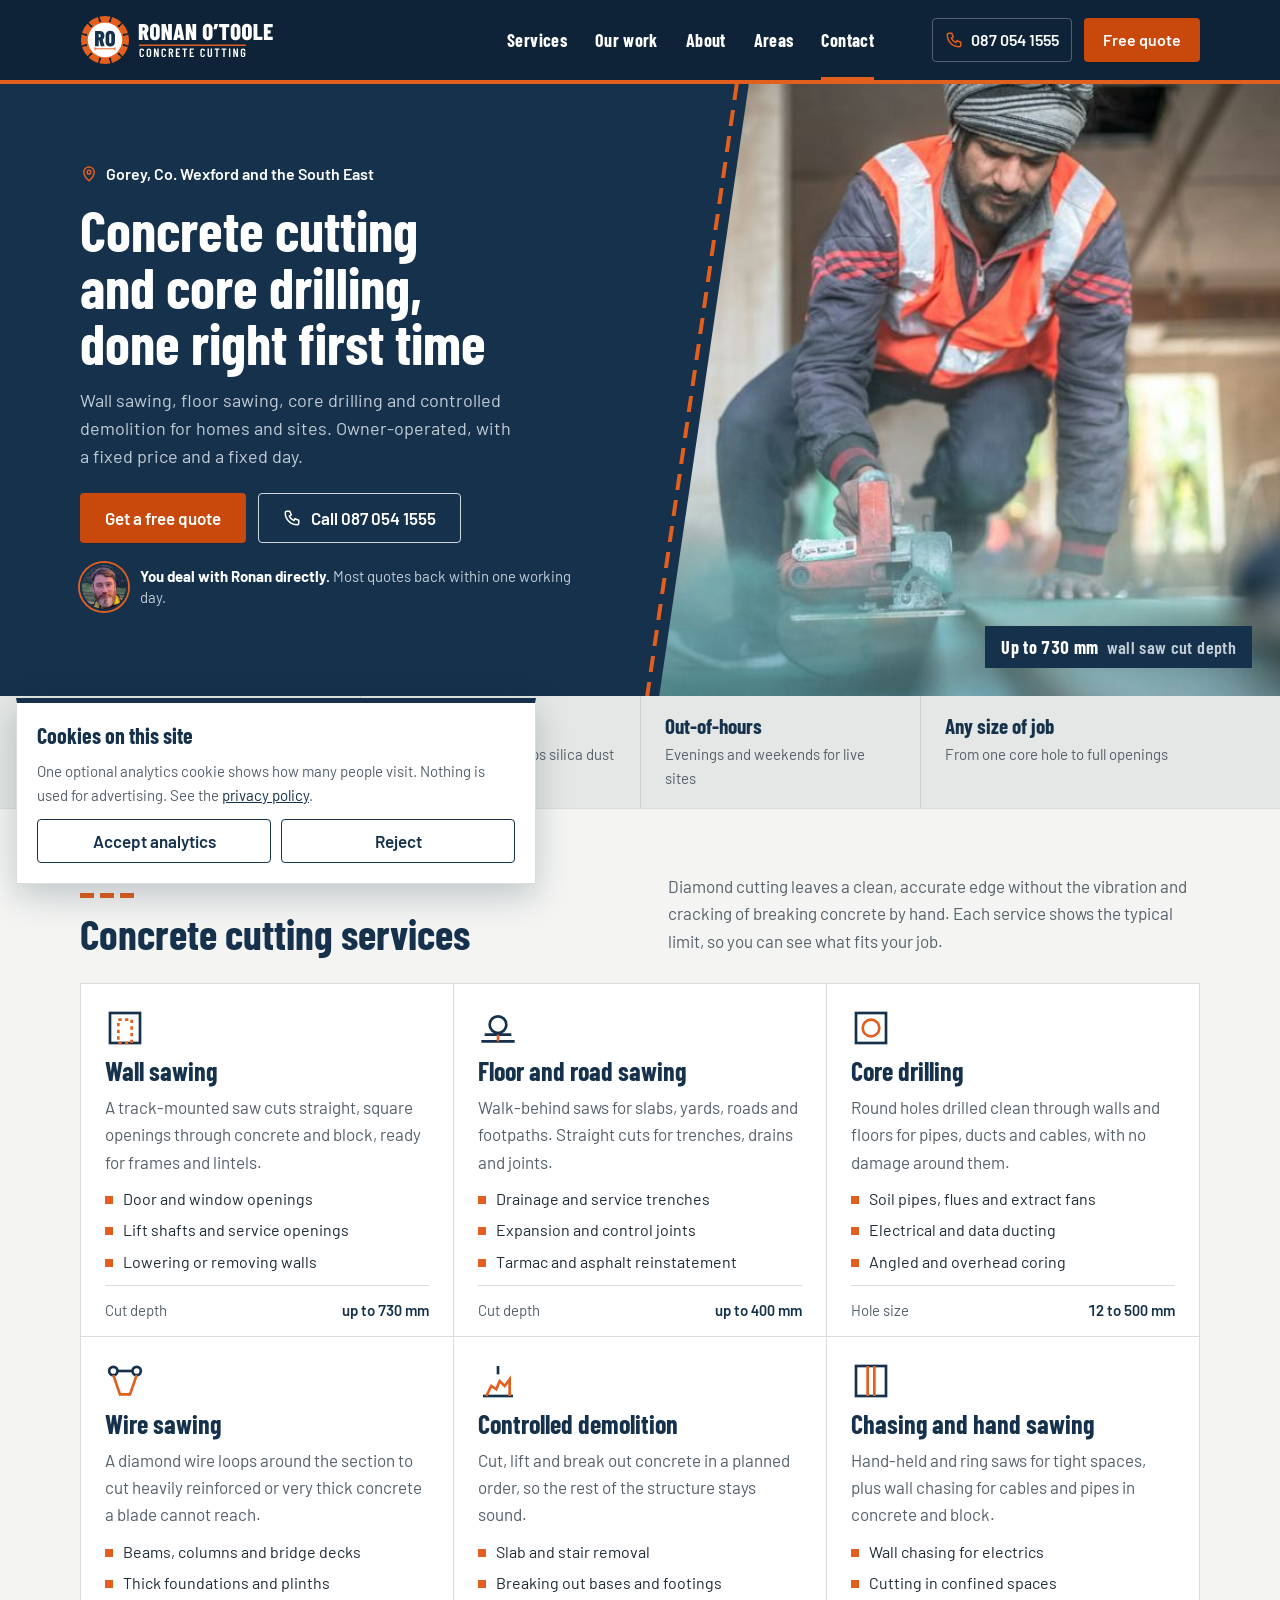
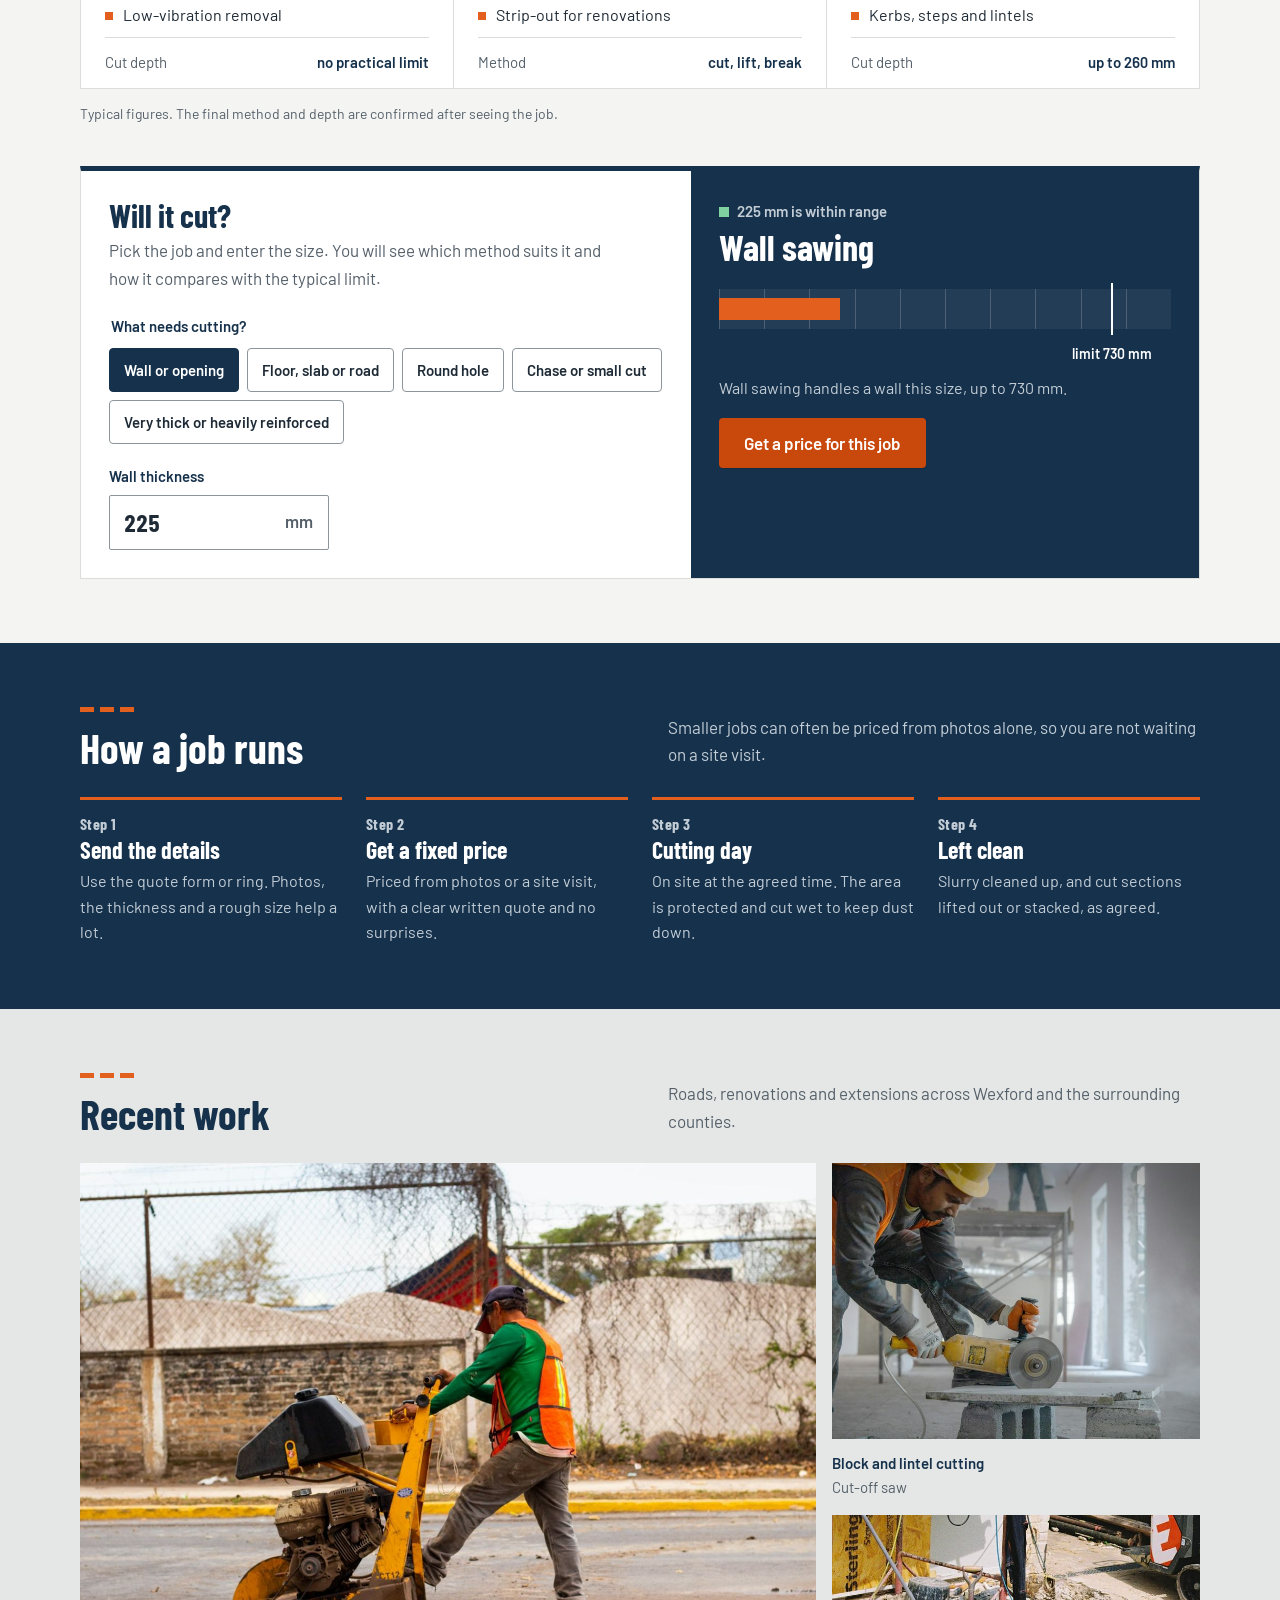
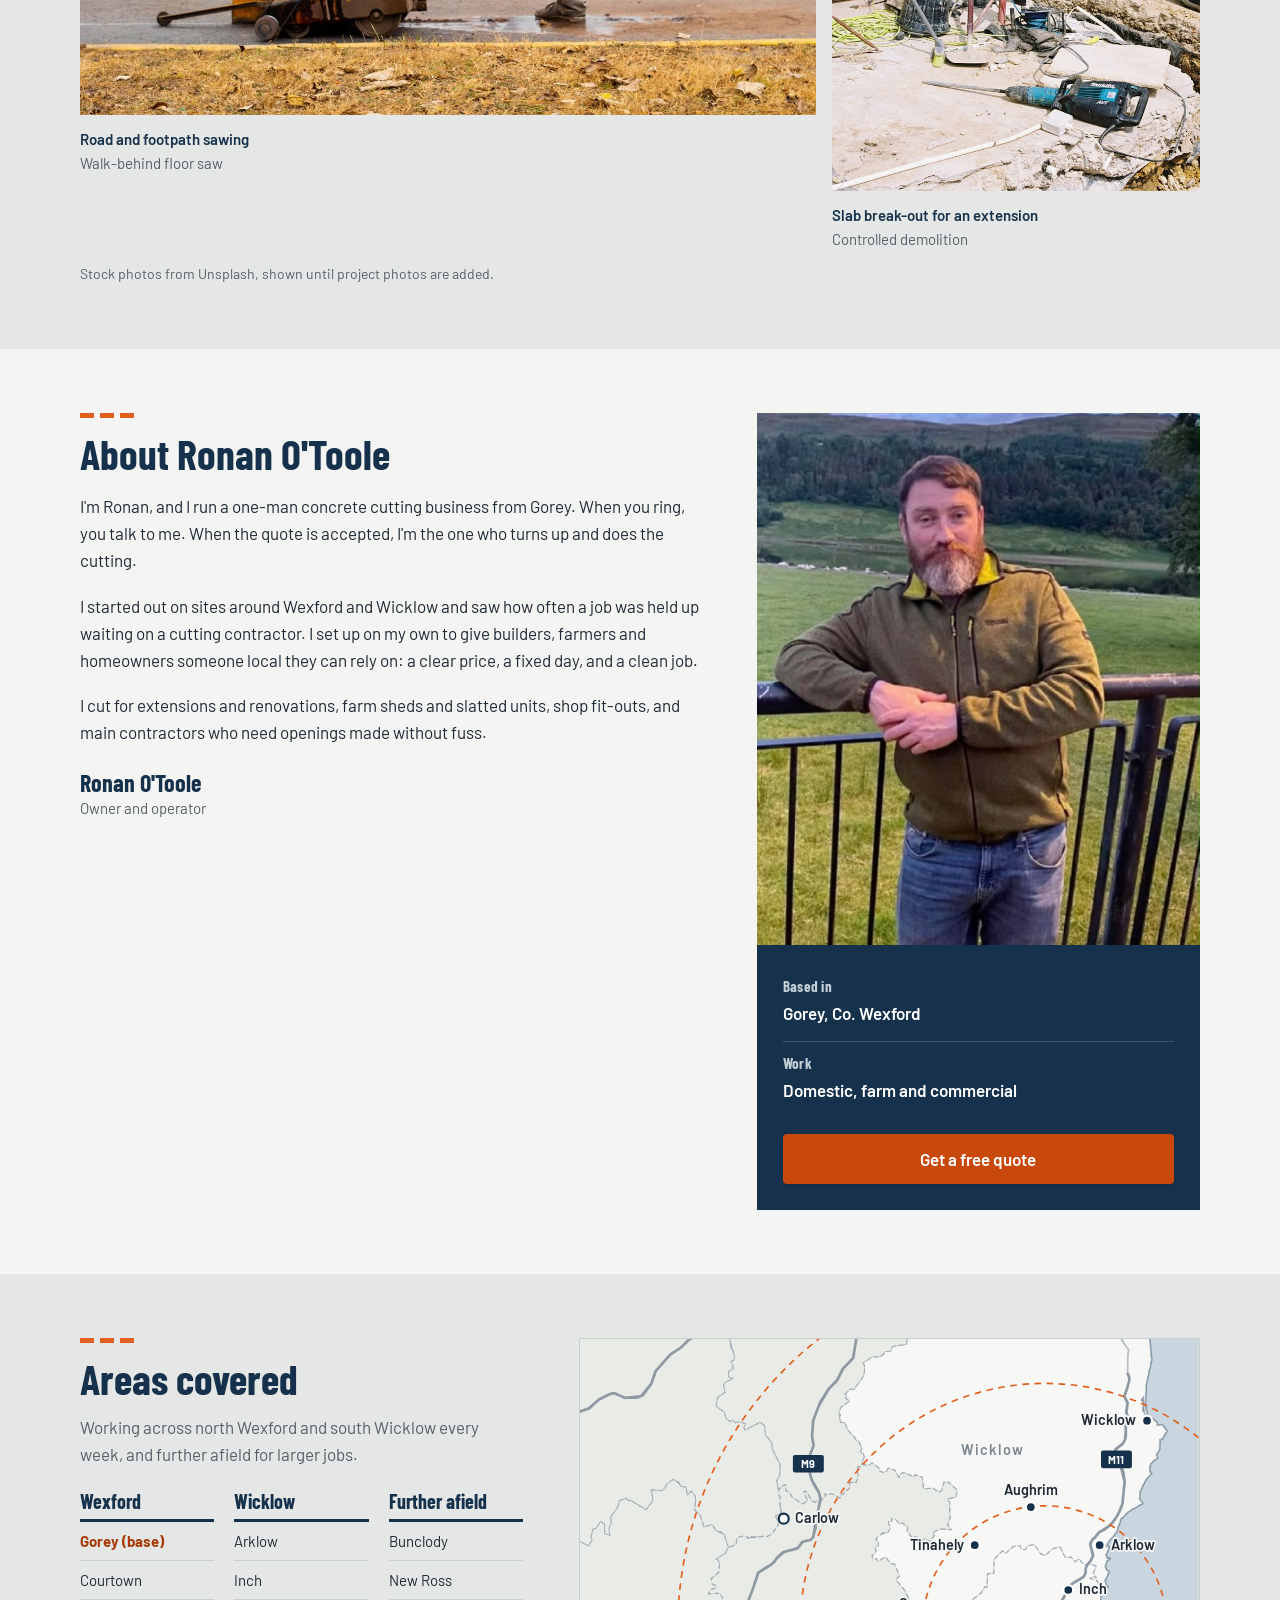
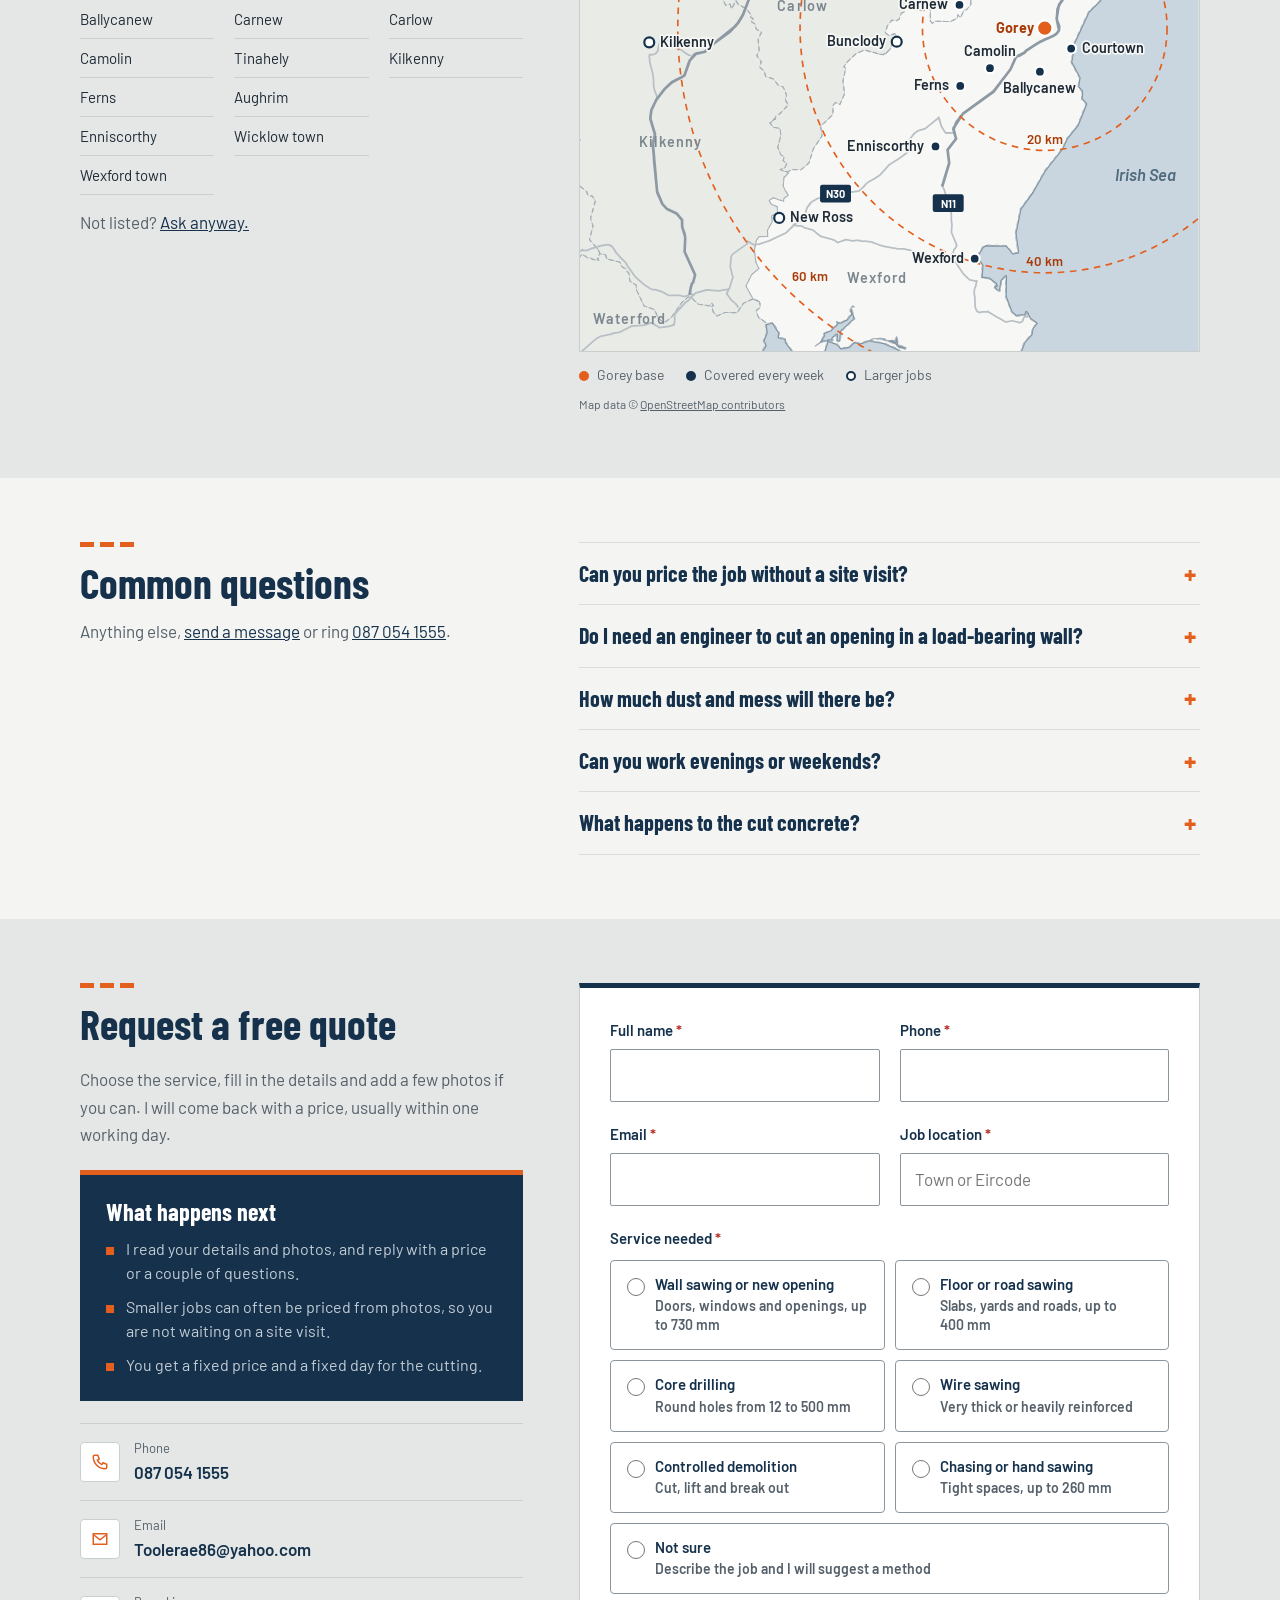
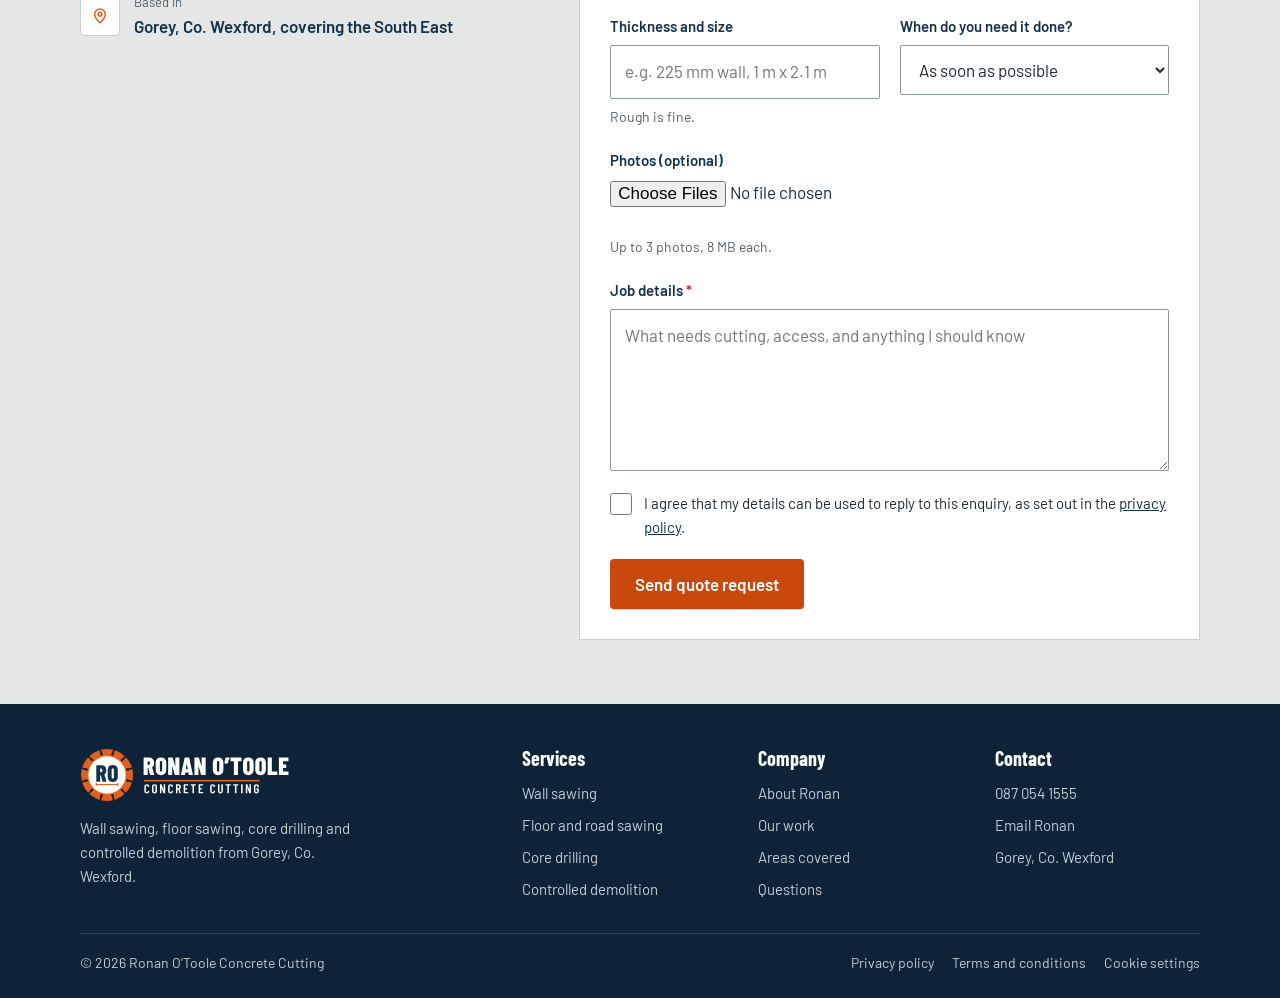
==== commit 57f8cf5e: "Hero and meta: homes and sites instead of homes, farms and contractors Co-Authored-By: Claude Opus 5" ====
--- a/index.html
+++ b/index.html
@@ -4,7 +4,7 @@
 <meta charset="utf-8">
 <meta name="viewport" content="width=device-width, initial-scale=1, viewport-fit=cover">
 <title>Concrete Cutting &amp; Core Drilling in Gorey, Co. Wexford | Ronan O'Toole</title>
-<meta name="description" content="Concrete cutting in Gorey, Co. Wexford. Wall sawing, floor and road sawing, core drilling, wire sawing and controlled demolition for homes, farms and contractors across the South East. Free quotes.">
+<meta name="description" content="Concrete cutting in Gorey, Co. Wexford. Wall sawing, floor and road sawing, core drilling, wire sawing and controlled demolition for homes and sites across the South East. Free quotes.">
 <link rel="canonical" href="https://otoolecutting.ie/">
 <meta name="theme-color" content="#15314B">
 <meta property="og:type" content="website">
@@ -108,7 +108,7 @@
           Gorey, Co. Wexford and the South East
         </p>
         <h1 id="hero-h" class="h-disp hero-h1">Concrete cutting and core drilling, done right first time</h1>
-        <p class="hero-lead">Wall sawing, floor sawing, core drilling and controlled demolition for homes, farms and contractors. Owner-operated, with a fixed price and a fixed day.</p>
+        <p class="hero-lead">Wall sawing, floor sawing, core drilling and controlled demolition for homes and sites. Owner-operated, with a fixed price and a fixed day.</p>
         <div class="hero-actions" style="display: flex; flex-wrap: wrap; gap: 12px; margin-top: 6px">
           <a class="btn btn-primary" href="#quote">Get a free quote</a>
           <a class="btn btn-line" href="tel:+353870541555"><svg aria-hidden="true" width="18" height="18" viewBox="0 0 24 24" fill="none" stroke="currentColor" stroke-width="2"><path d="M5 3h4l2 5-2.5 1.5a11 11 0 0 0 6 6L16 13l5 2v4a2 2 0 0 1-2 2A16 16 0 0 1 3 5a2 2 0 0 1 2-2z"></path></svg>Call 087 054 1555</a>
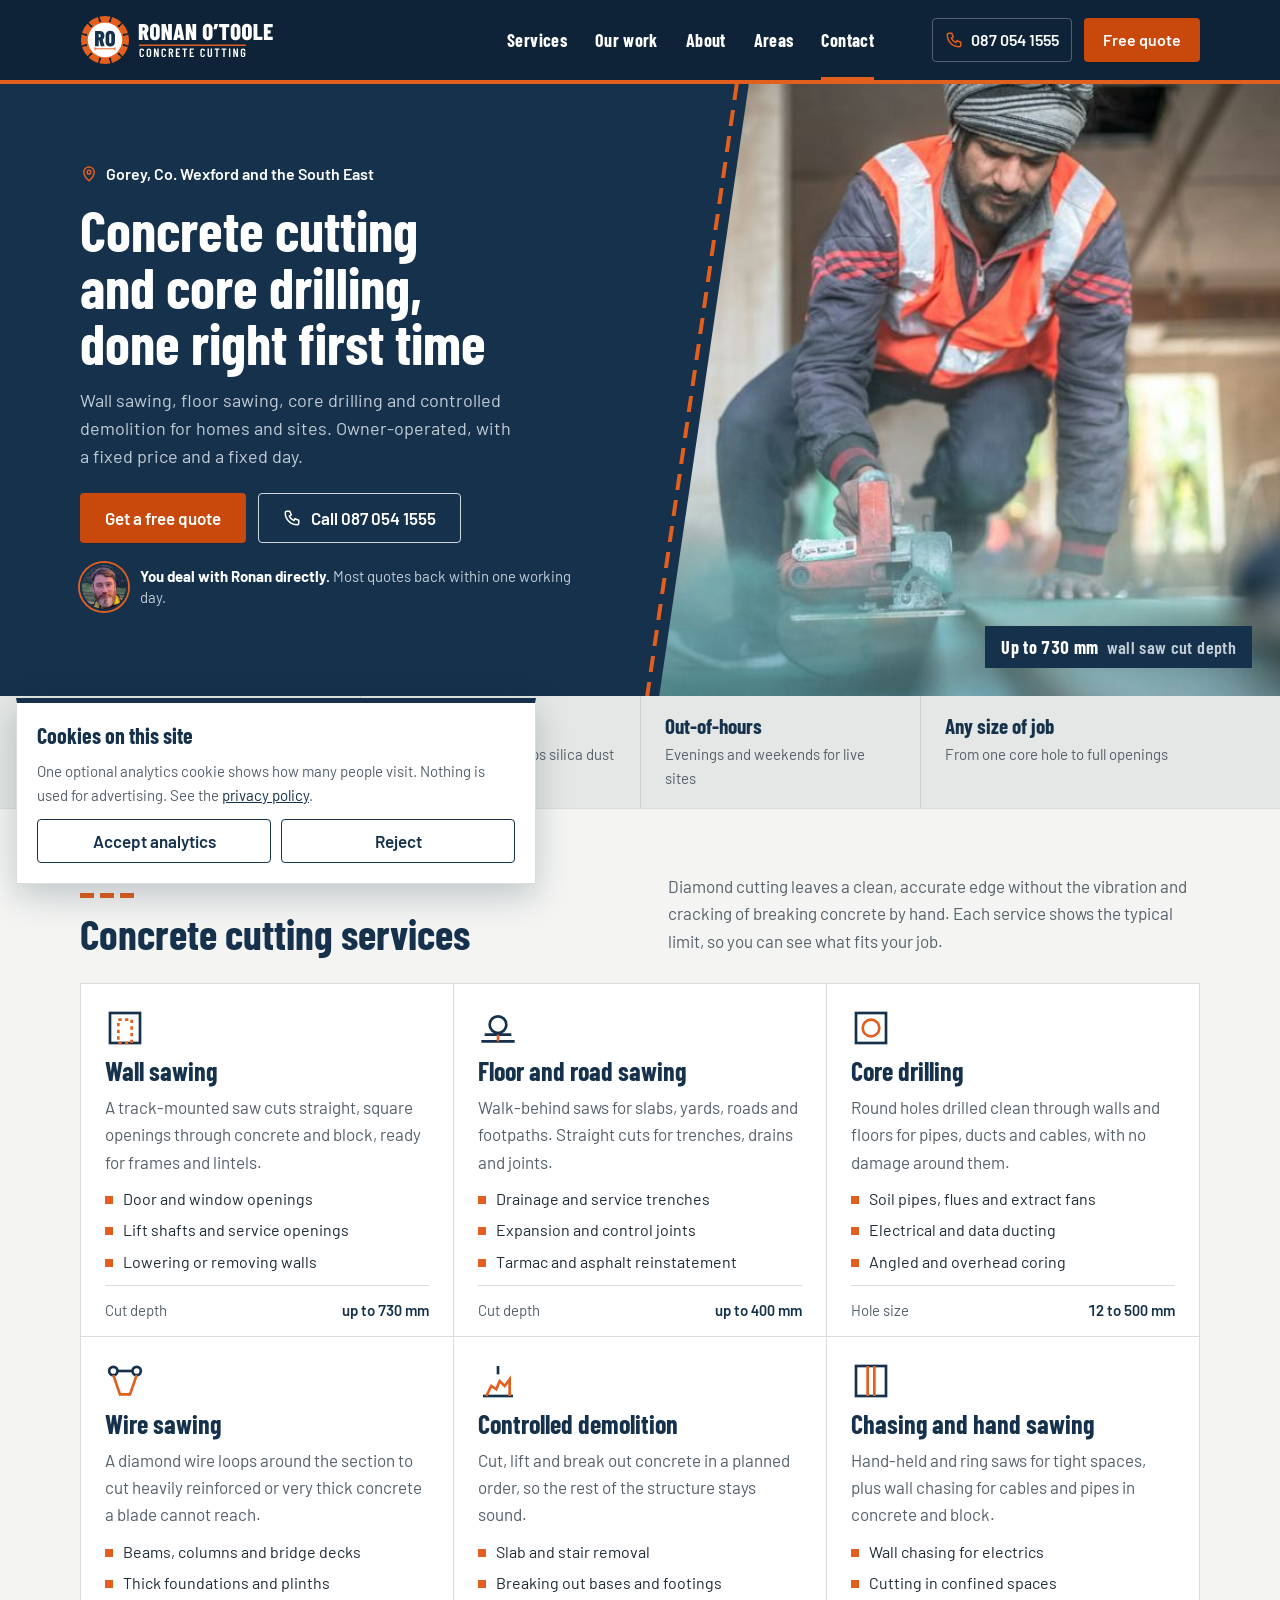
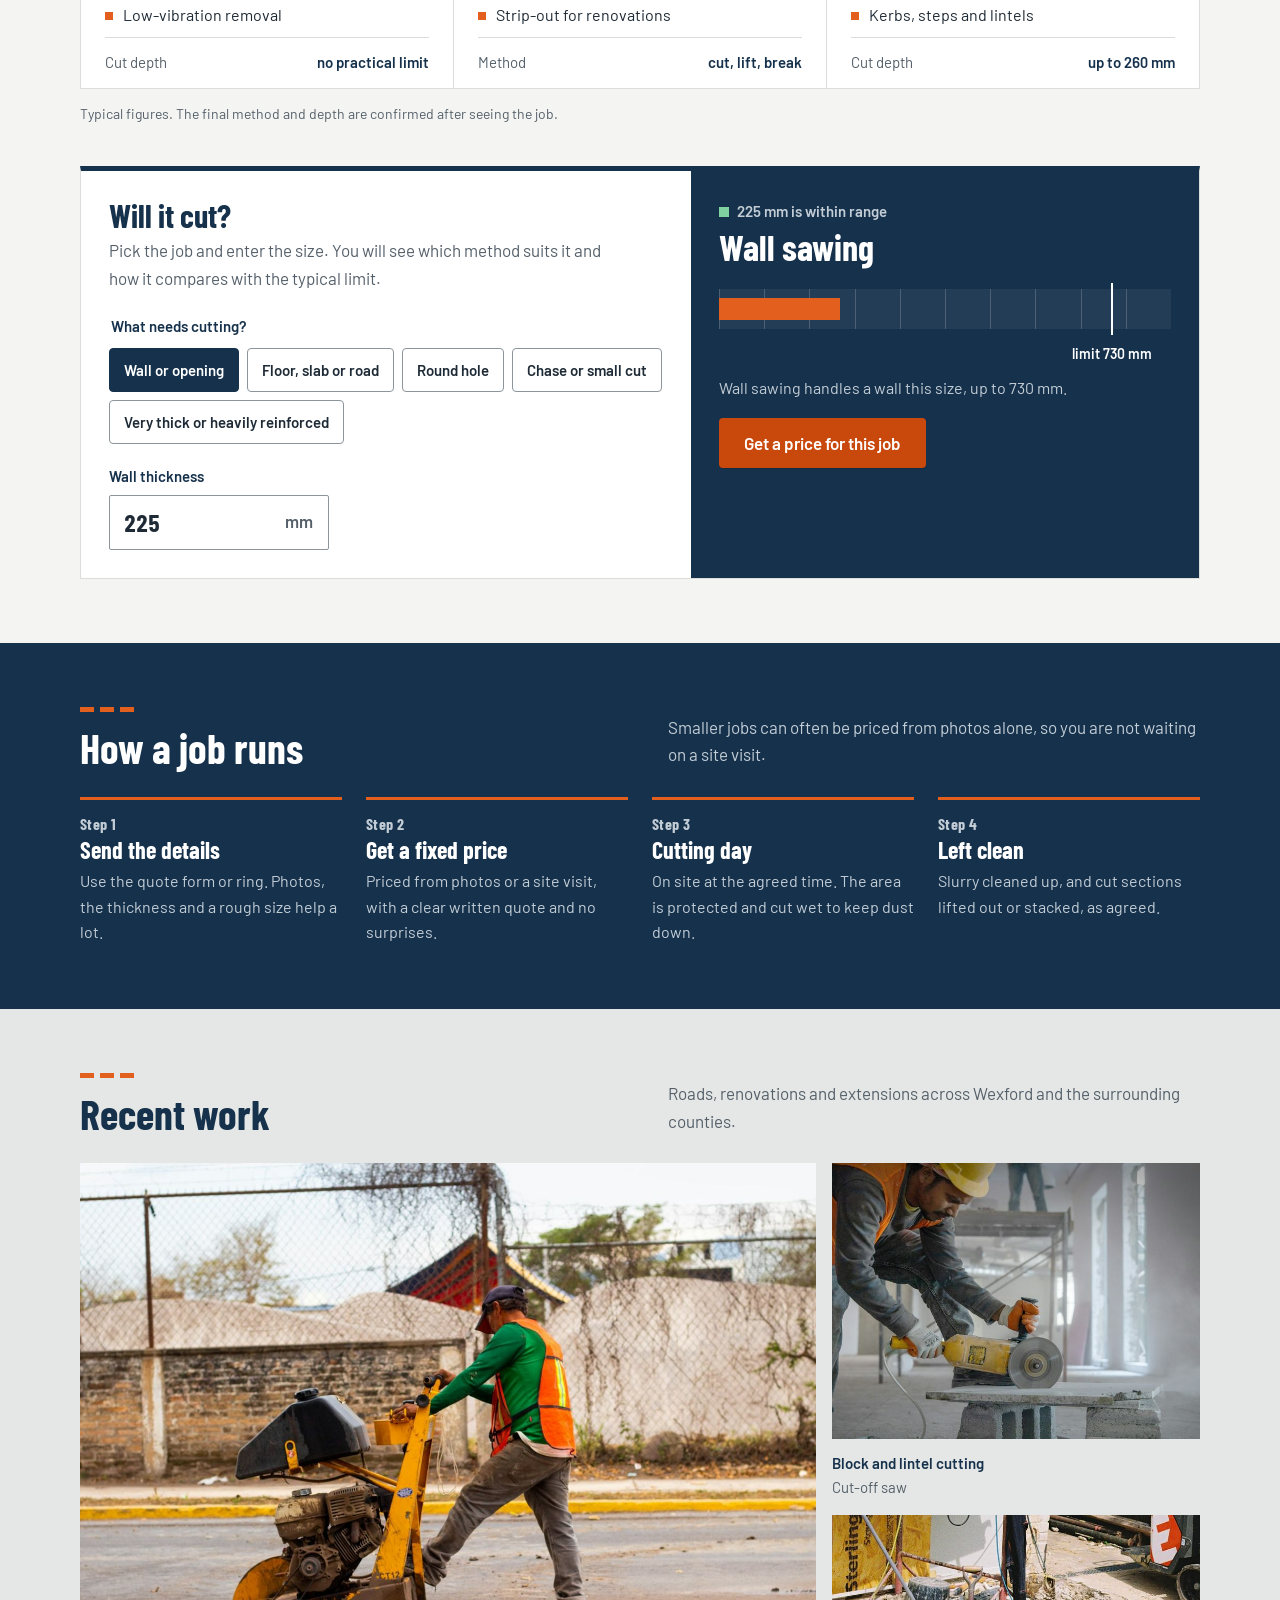
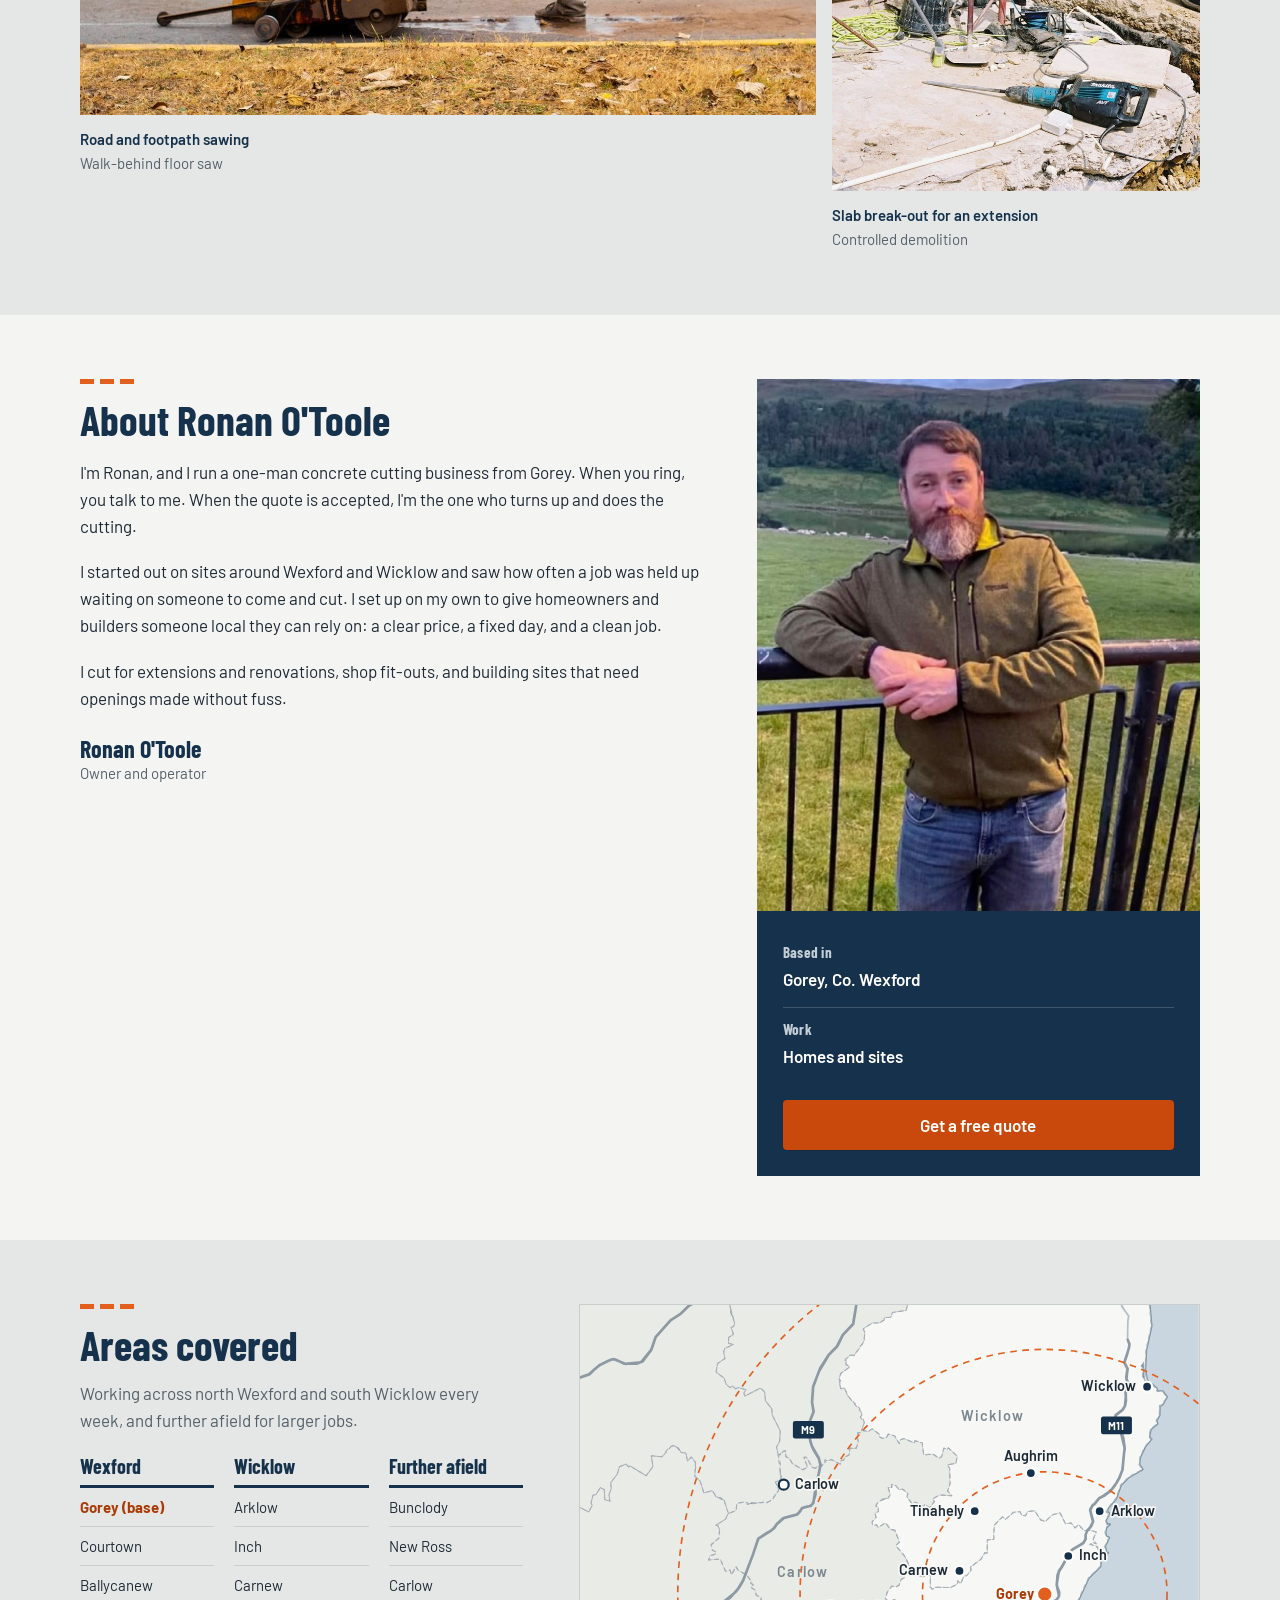
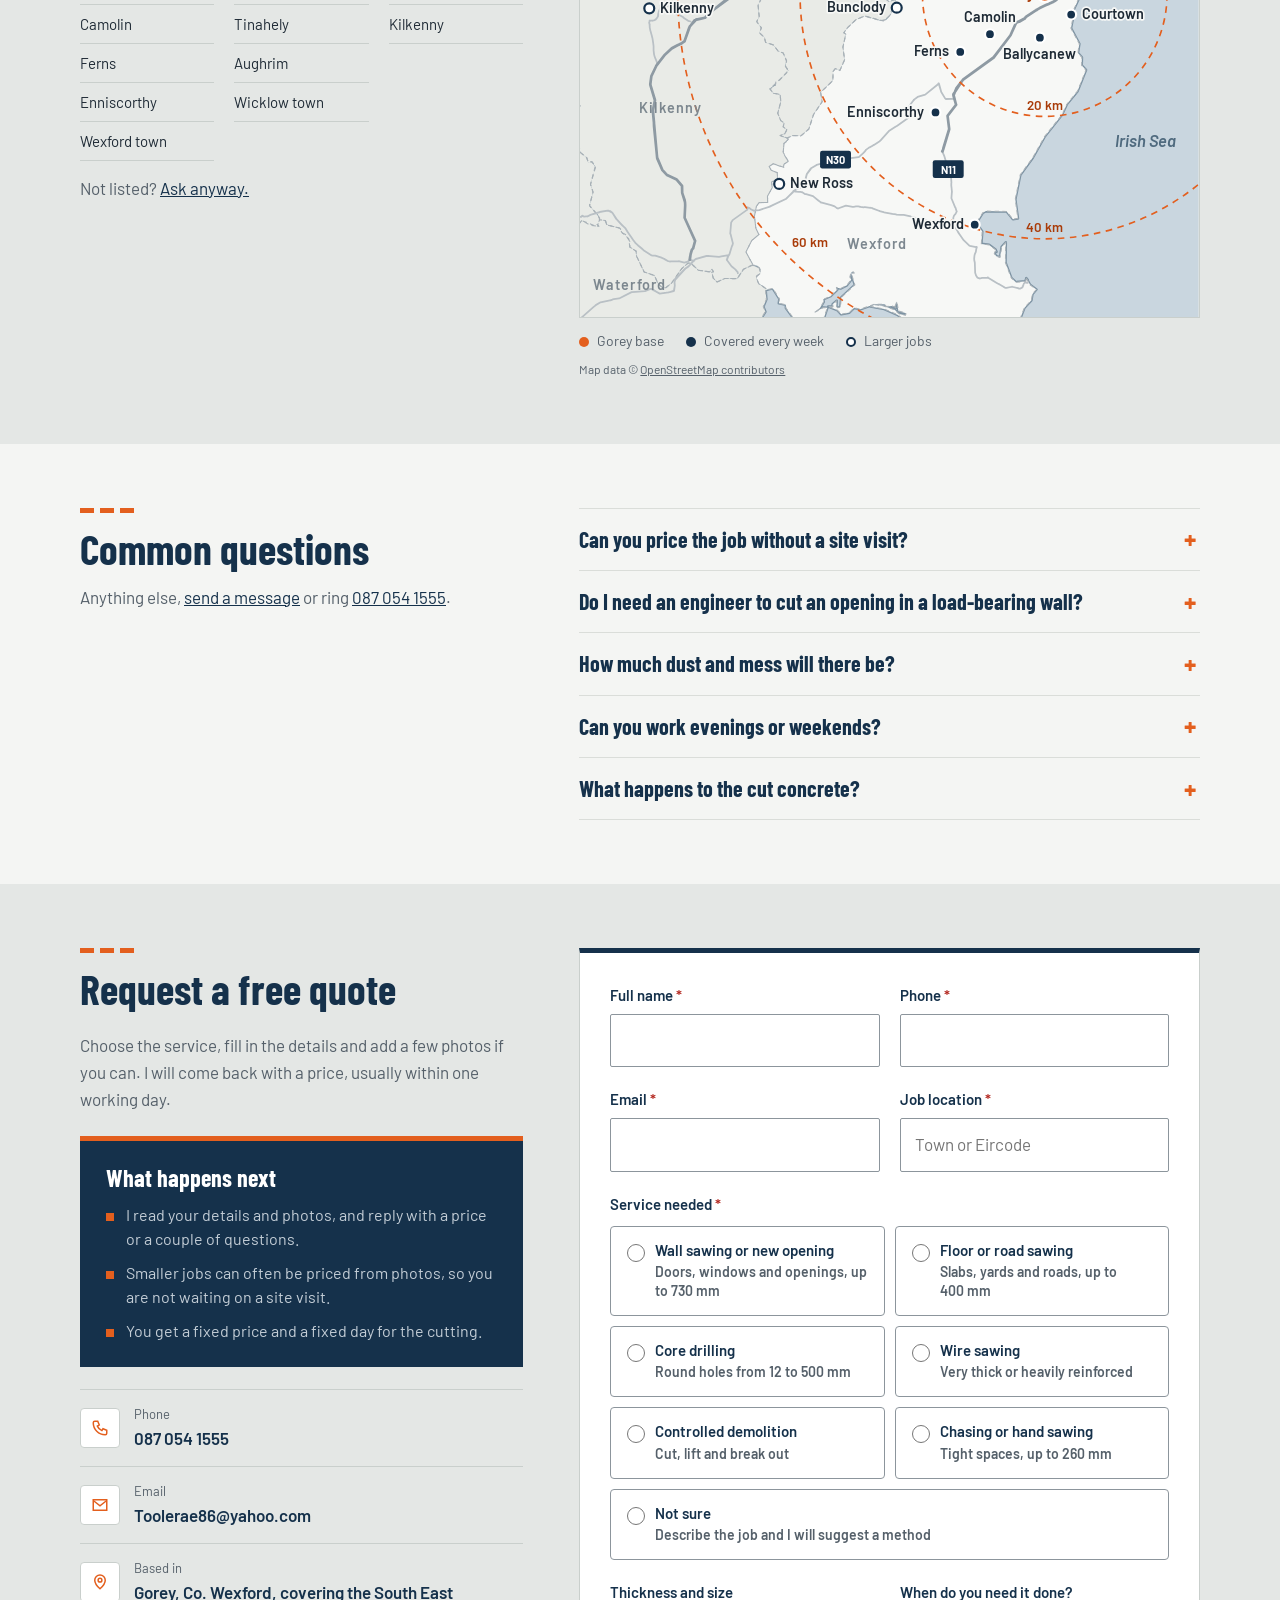
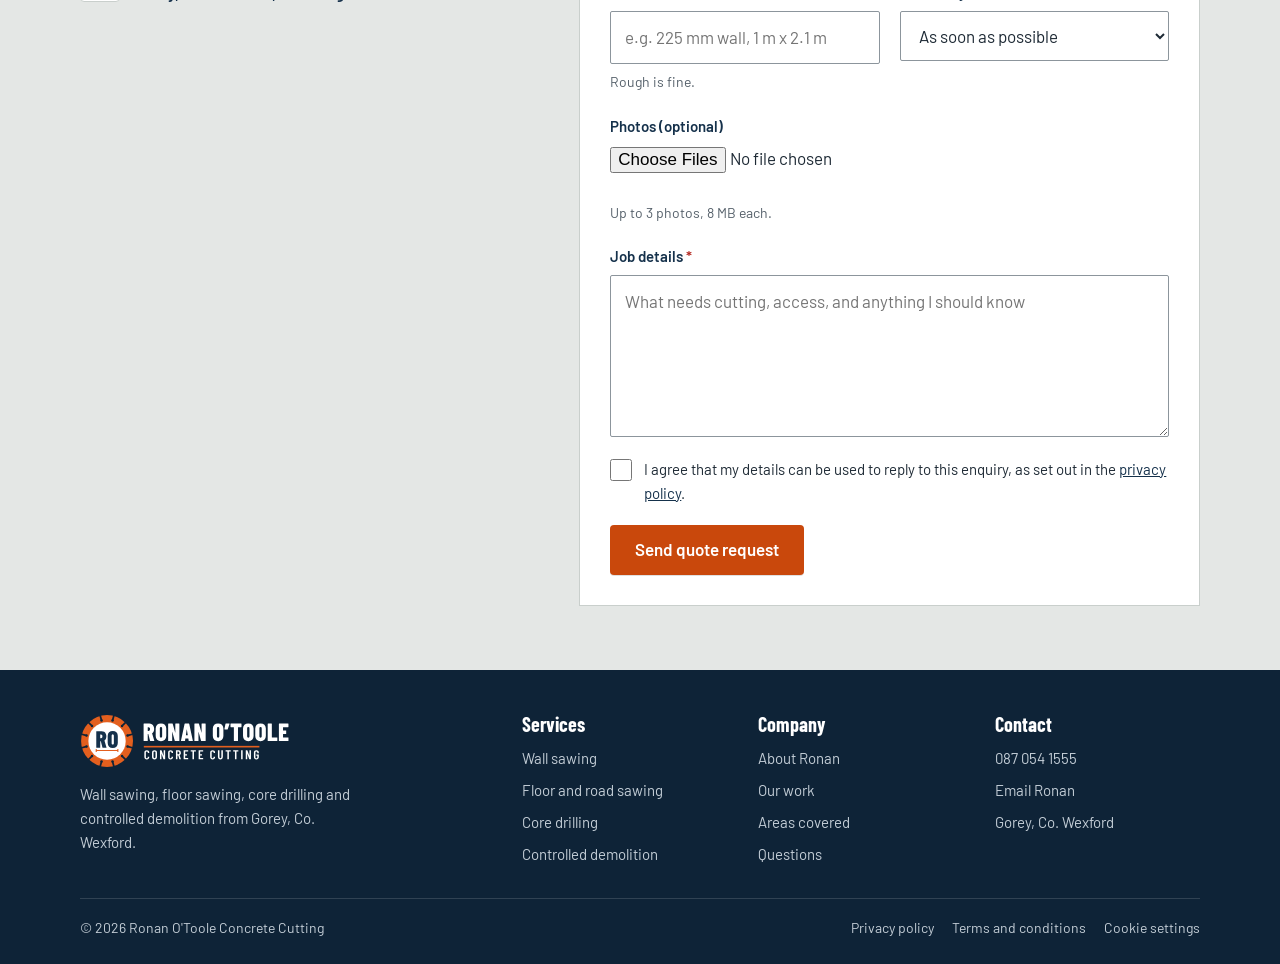
==== commit 61d268fb: "Remove farm and contractor mentions from About and the stock photo note Co-Authored-By: Claude Opus " ====
--- a/index.html
+++ b/index.html
@@ -282,7 +282,6 @@
         <figcaption style="font-size: 15px; color: #55606A"><b style="display: block; color: #15314B; font-weight: 600">Slab break-out for an extension</b>Controlled demolition</figcaption>
       </figure>
     </div>
-    <p style="margin: 12px 0 0; font-size: 14px; color: #55606A">Stock photos from Unsplash, shown until project photos are added.</p>
   </div>
 </section>
 
@@ -291,15 +290,15 @@
     <div style="display: grid; gap: 18px; max-width: 62ch">
       <div><span class="eyebrow-rule"></span><h2 id="about-h" class="h-disp h2" style="font-size: 42px">About Ronan O'Toole</h2></div>
       <p style="margin: 0">I'm Ronan, and I run a one-man concrete cutting business from Gorey. When you ring, you talk to me. When the quote is accepted, I'm the one who turns up and does the cutting.</p>
-      <p style="margin: 0">I started out on sites around Wexford and Wicklow and saw how often a job was held up waiting on a cutting contractor. I set up on my own to give builders, farmers and homeowners someone local they can rely on: a clear price, a fixed day, and a clean job.</p>
-      <p style="margin: 0">I cut for extensions and renovations, farm sheds and slatted units, shop fit-outs, and main contractors who need openings made without fuss.</p>
+      <p style="margin: 0">I started out on sites around Wexford and Wicklow and saw how often a job was held up waiting on someone to come and cut. I set up on my own to give homeowners and builders someone local they can rely on: a clear price, a fixed day, and a clean job.</p>
+      <p style="margin: 0">I cut for extensions and renovations, shop fit-outs, and building sites that need openings made without fuss.</p>
       <p style="margin: 6px 0 0; font: 700 24px/1.1 'Barlow Condensed', sans-serif; color: #15314B">Ronan O'Toole<span style="display: block; font: 400 15px/1.5 Barlow, sans-serif; color: #55606A">Owner and operator</span></p>
     </div>
     <aside aria-label="At a glance" style="background: #15314B; color: #FFFFFF; padding: 26px; display: grid; gap: 16px">
       <img class="about-photo" src="img/ronan.jpg" srcset="img/ronan-sm.jpg 400w, img/ronan.jpg 720w" sizes="(max-width: 960px) 100vw, 420px" width="720" height="900" loading="lazy" alt="Ronan O'Toole, owner of the business, leaning on a railing outdoors">
       <dl style="margin: 0; display: grid">
         <div style="padding: 14px 0; border-bottom: 1px solid rgba(255,255,255,.18)"><dt style="font: 700 15px/1 'Barlow Condensed', sans-serif; letter-spacing: .02em; color: #C3CDD6; margin-bottom: 6px">Based in</dt><dd style="margin: 0; font-weight: 600">Gorey, Co. Wexford</dd></div>
-        <div style="padding: 14px 0"><dt style="font: 700 15px/1 'Barlow Condensed', sans-serif; letter-spacing: .02em; color: #C3CDD6; margin-bottom: 6px">Work</dt><dd style="margin: 0; font-weight: 600">Domestic, farm and commercial</dd></div>
+        <div style="padding: 14px 0"><dt style="font: 700 15px/1 'Barlow Condensed', sans-serif; letter-spacing: .02em; color: #C3CDD6; margin-bottom: 6px">Work</dt><dd style="margin: 0; font-weight: 600">Homes and sites</dd></div>
       </dl>
       <a class="btn btn-primary" href="#quote" style="width: 100%">Get a free quote</a>
     </aside>
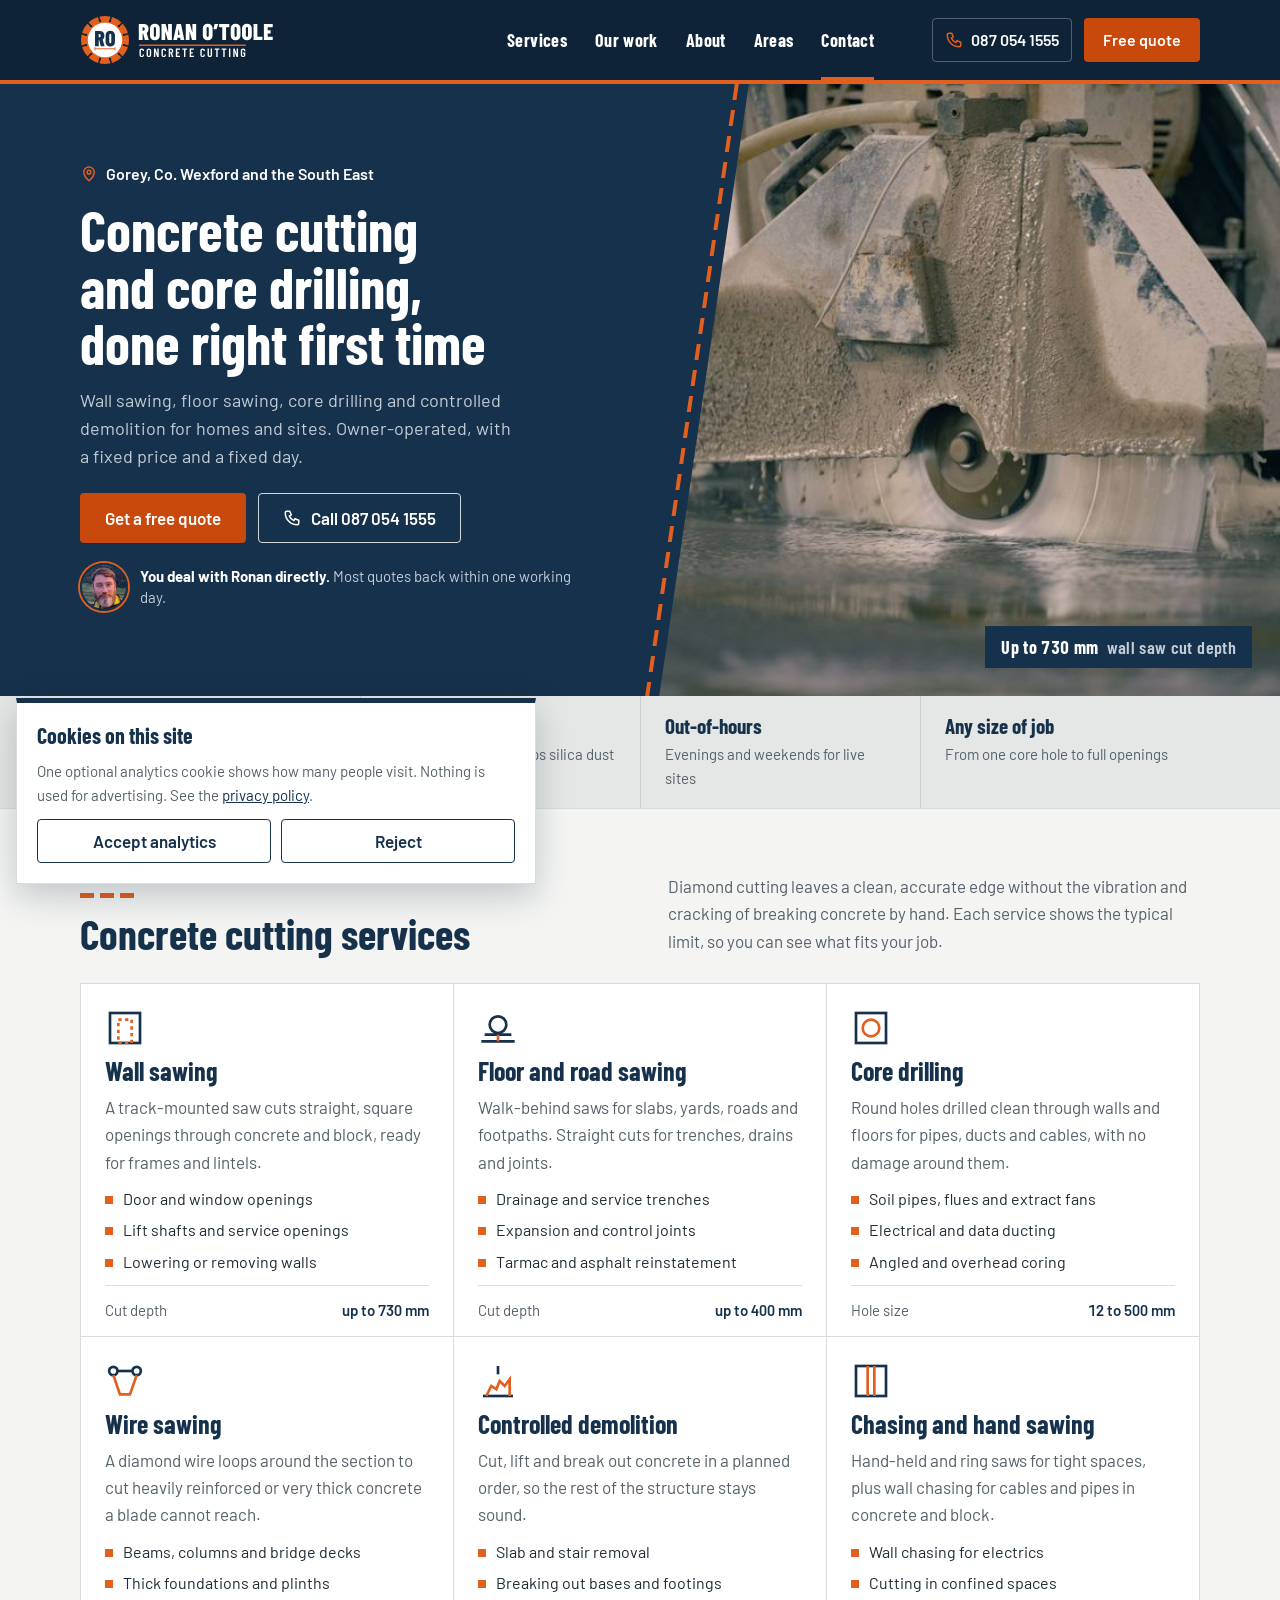
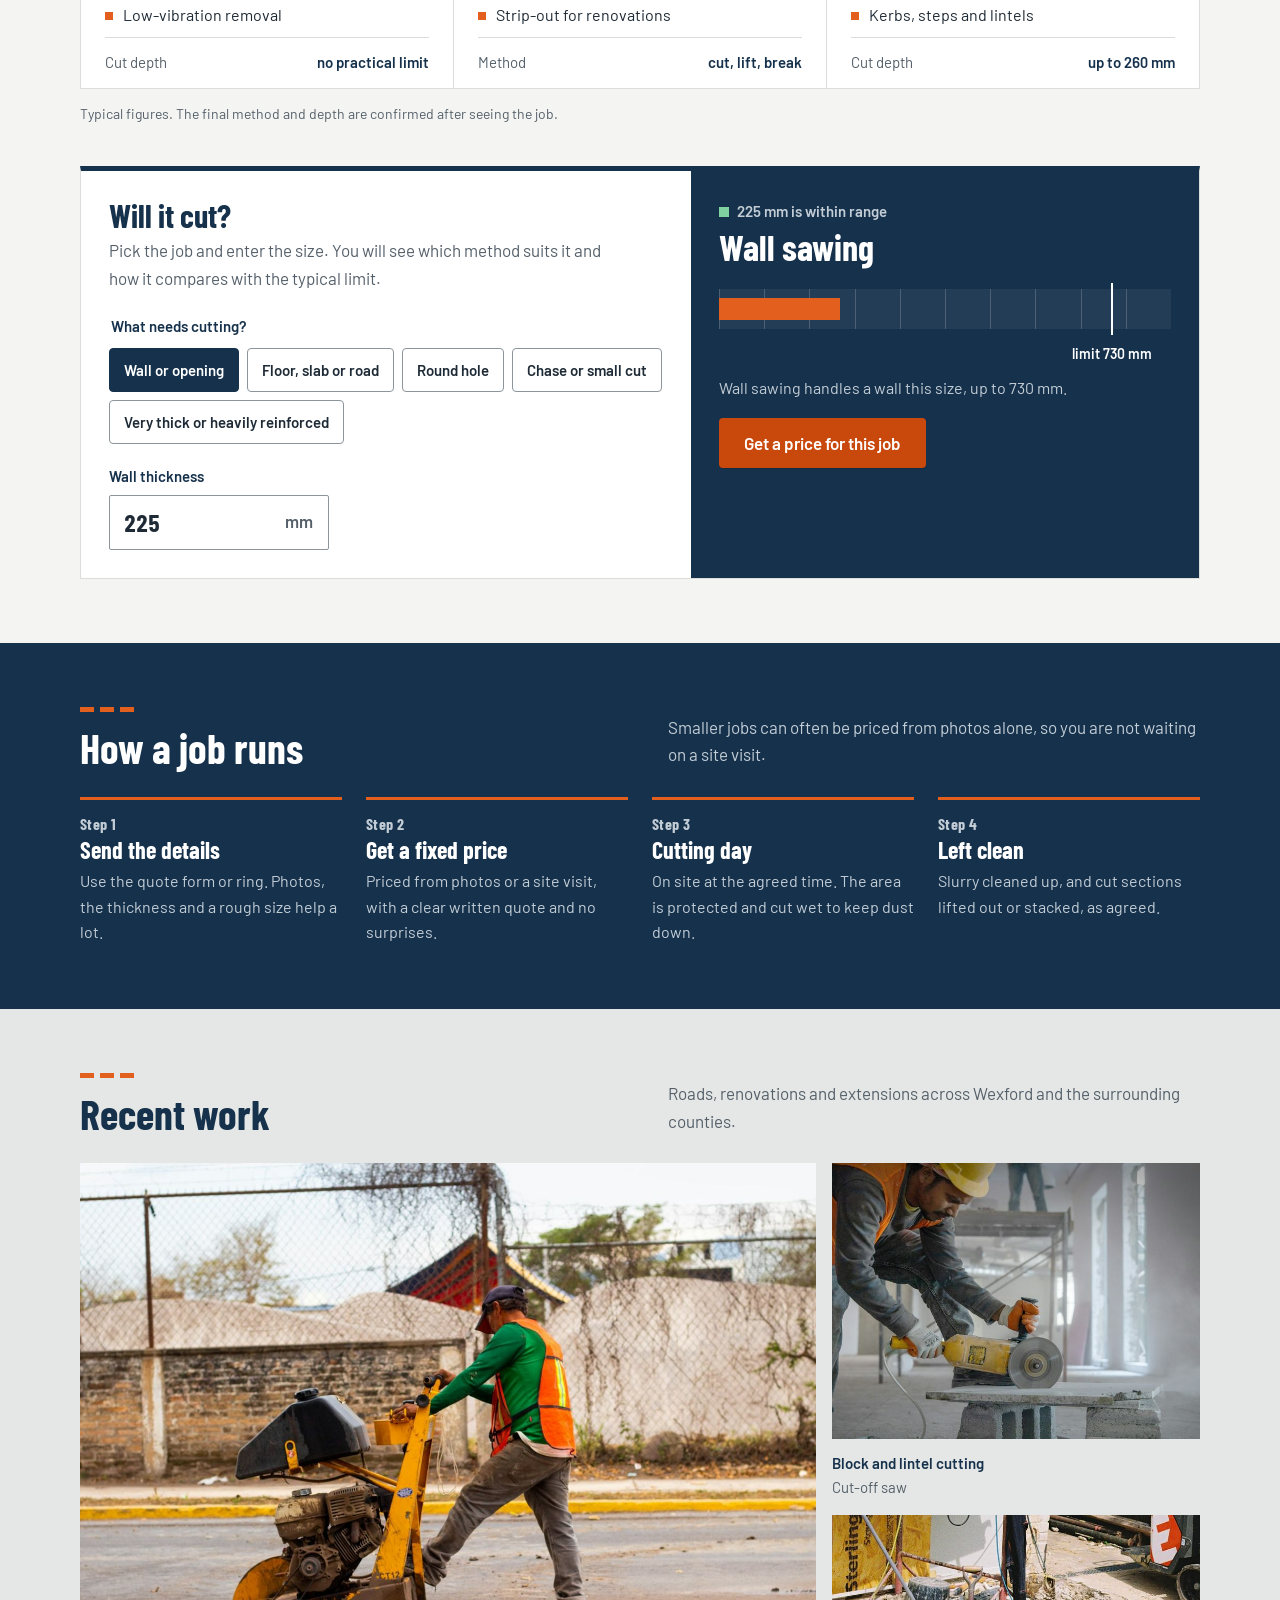
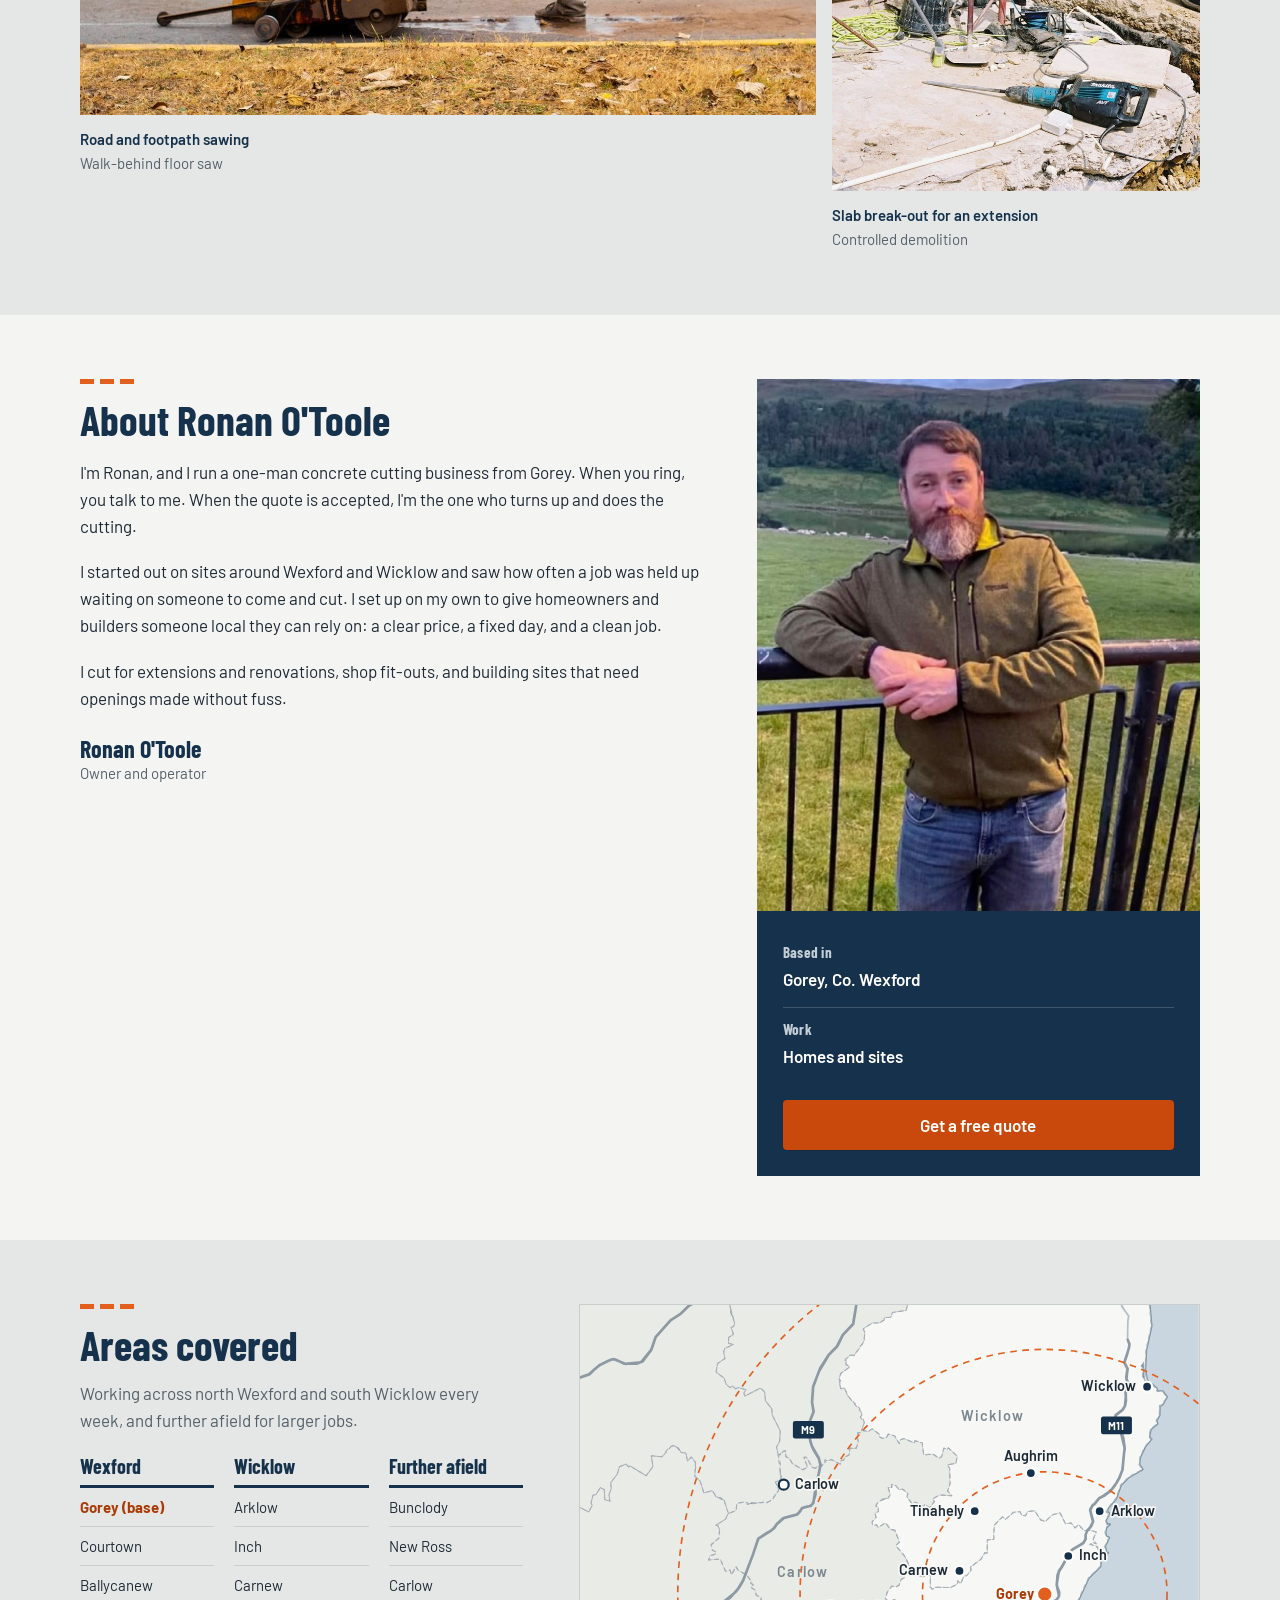
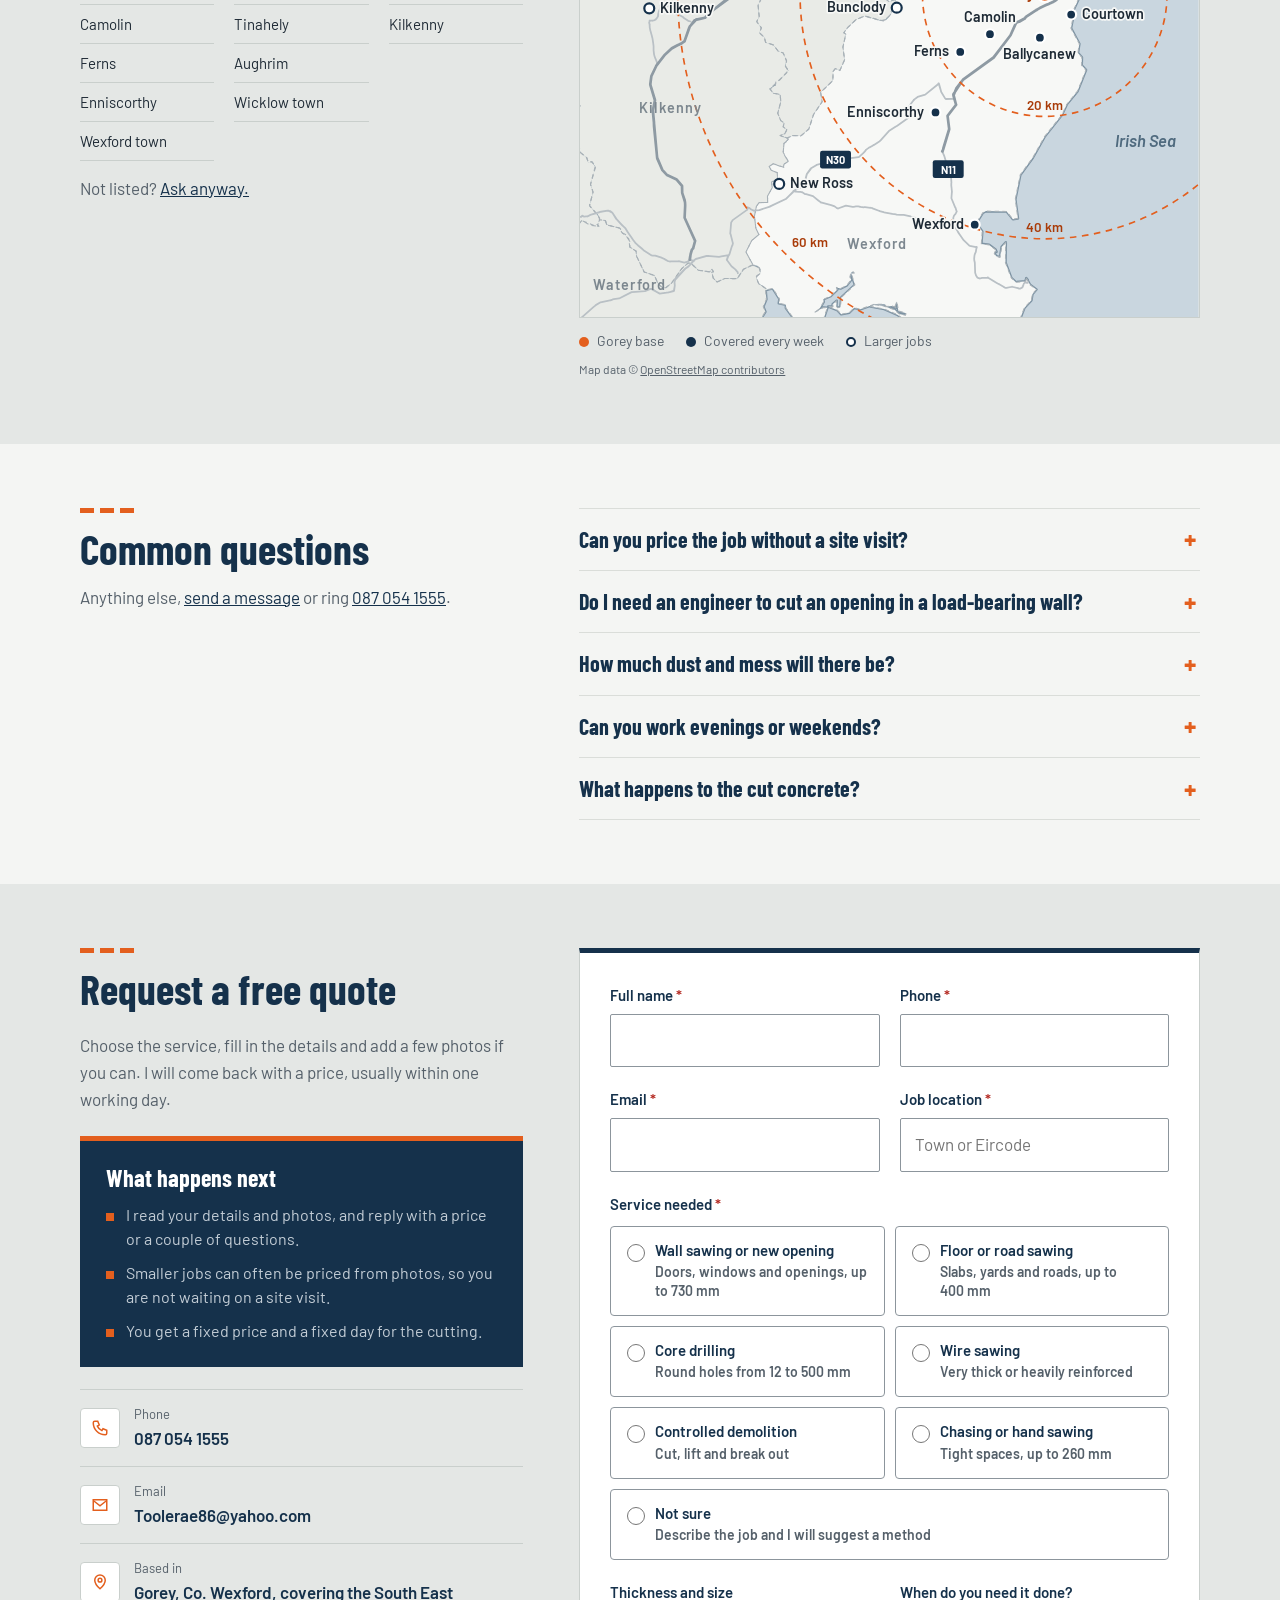
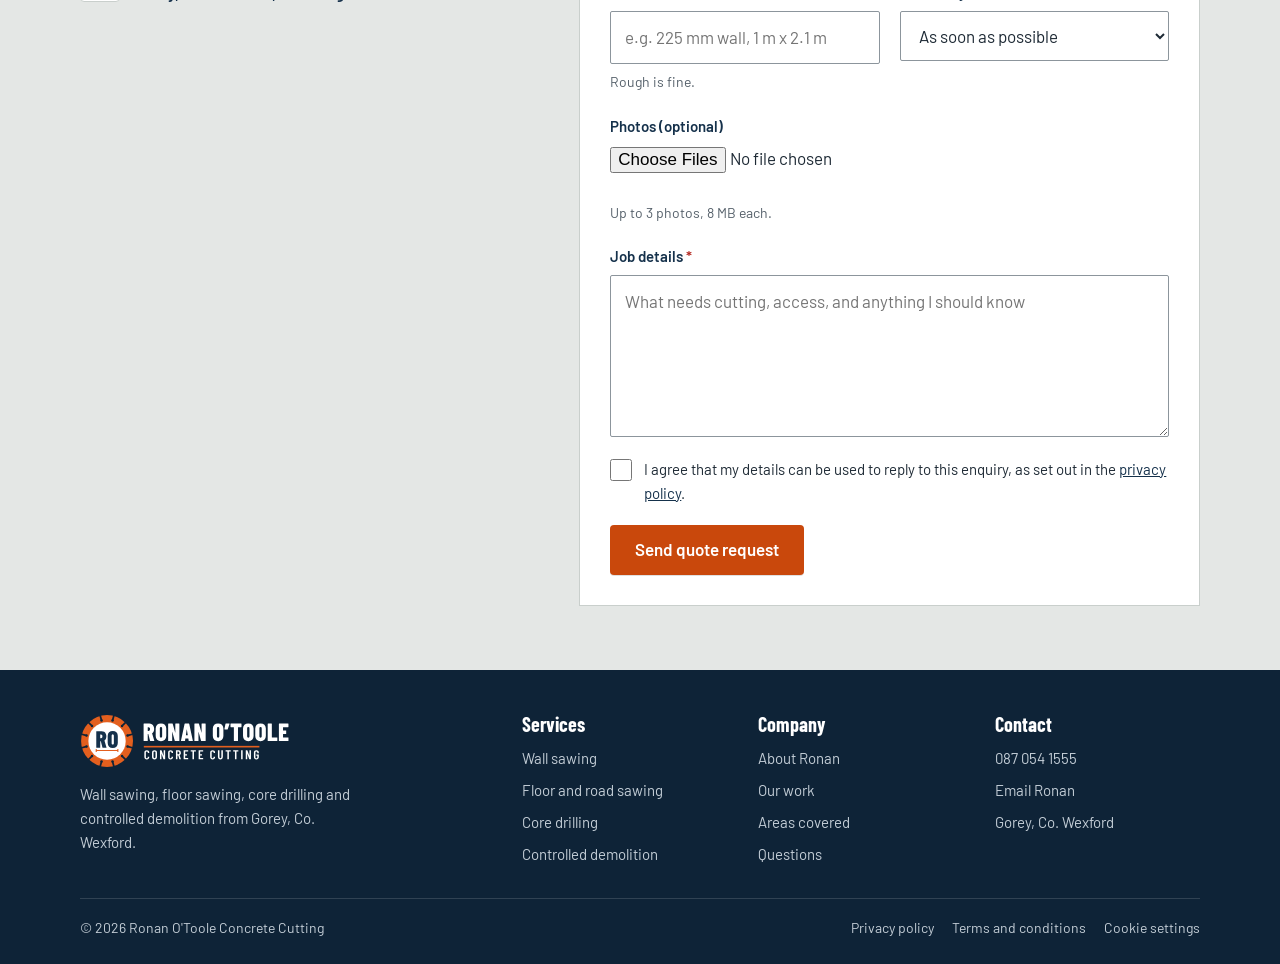
==== commit 645d1643: "Hero: floor saw wet-cutting concrete, no people Replace the stock photo of a worker with Pexels phot" ====
--- a/index.html
+++ b/index.html
@@ -26,7 +26,7 @@
 <link rel="preconnect" href="https://fonts.googleapis.com">
 <link rel="preconnect" href="https://fonts.gstatic.com" crossorigin>
 <link rel="stylesheet" href="https://fonts.googleapis.com/css2?family=Barlow+Condensed:wght@600;700&family=Barlow:wght@400;500;600&display=swap">
-<link rel="preload" as="image" href="img/slabcut.jpg" imagesrcset="img/slabcut-sm.jpg 720w, img/slabcut.jpg 1400w" imagesizes="(max-width: 960px) 100vw, 640px">
+<link rel="preload" as="image" href="img/floorsaw.jpg" imagesrcset="img/floorsaw-sm.jpg 720w, img/floorsaw.jpg 1400w" imagesizes="(max-width: 960px) 100vw, 640px">
 <link rel="stylesheet" href="assets/home.css?v=78c26bf4">
 <script type="application/ld+json">
 {
@@ -116,7 +116,7 @@
         <p class="hero-owner"><img src="img/ronan-face.jpg" width="160" height="160" alt="Ronan O'Toole"><span><b>You deal with Ronan directly.</b> Most quotes back within one working day.</span></p>
       </div>
       <figure class="hero-photo">
-        <div class="hero-img"><img src="img/slabcut.jpg" srcset="img/slabcut-sm.jpg 720w, img/slabcut.jpg 1400w" sizes="(max-width: 960px) 100vw, 640px" width="1400" height="1050" fetchpriority="high" alt="Operator cutting a concrete floor slab indoors with a hand-held saw"></div>
+        <div class="hero-img"><img src="img/floorsaw.jpg" srcset="img/floorsaw-sm.jpg 720w, img/floorsaw.jpg 1400w" sizes="(max-width: 960px) 100vw, 640px" width="1400" height="1050" fetchpriority="high" alt="Walk-behind floor saw wet-cutting a concrete floor"></div>
         <figcaption class="dim"><span class="dim-line" aria-hidden="true"></span><span class="dim-text"><b>Up to 730 mm</b>wall saw cut depth</span></figcaption>
       </figure>
     </div>
